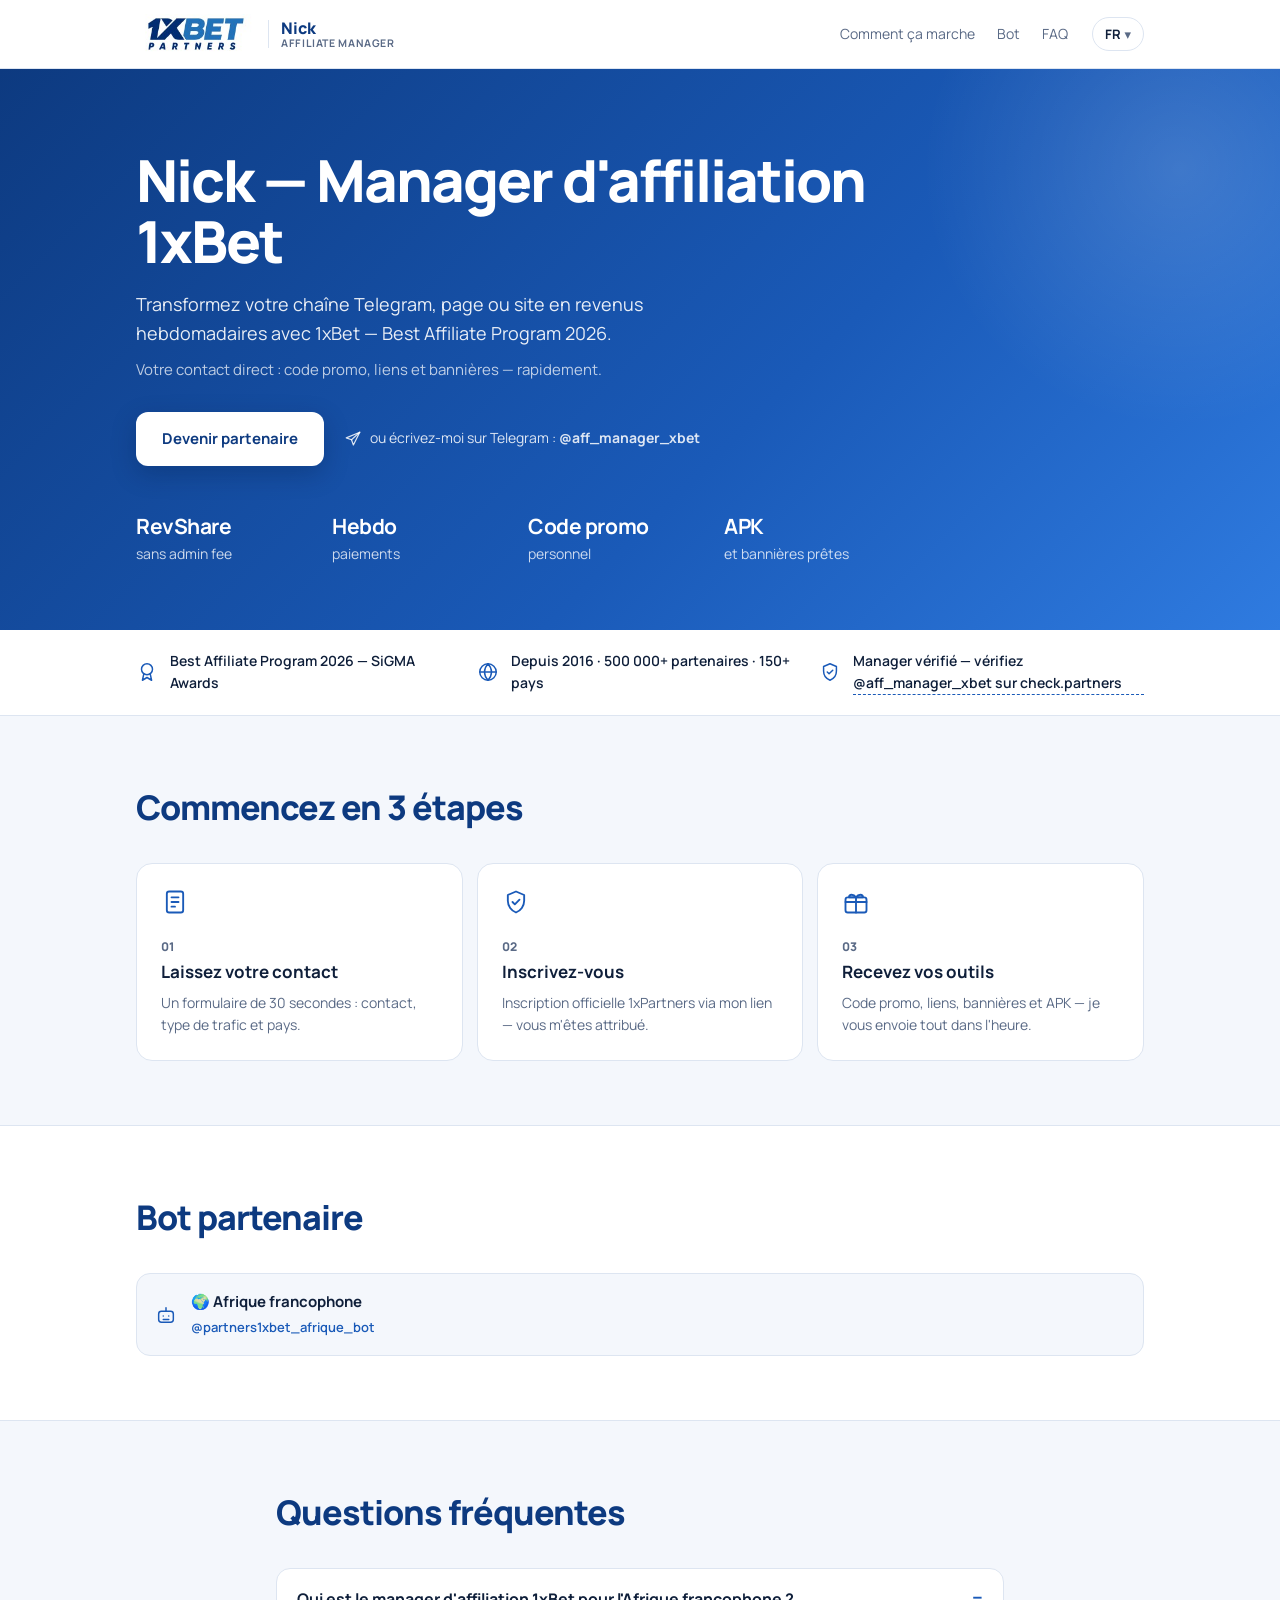
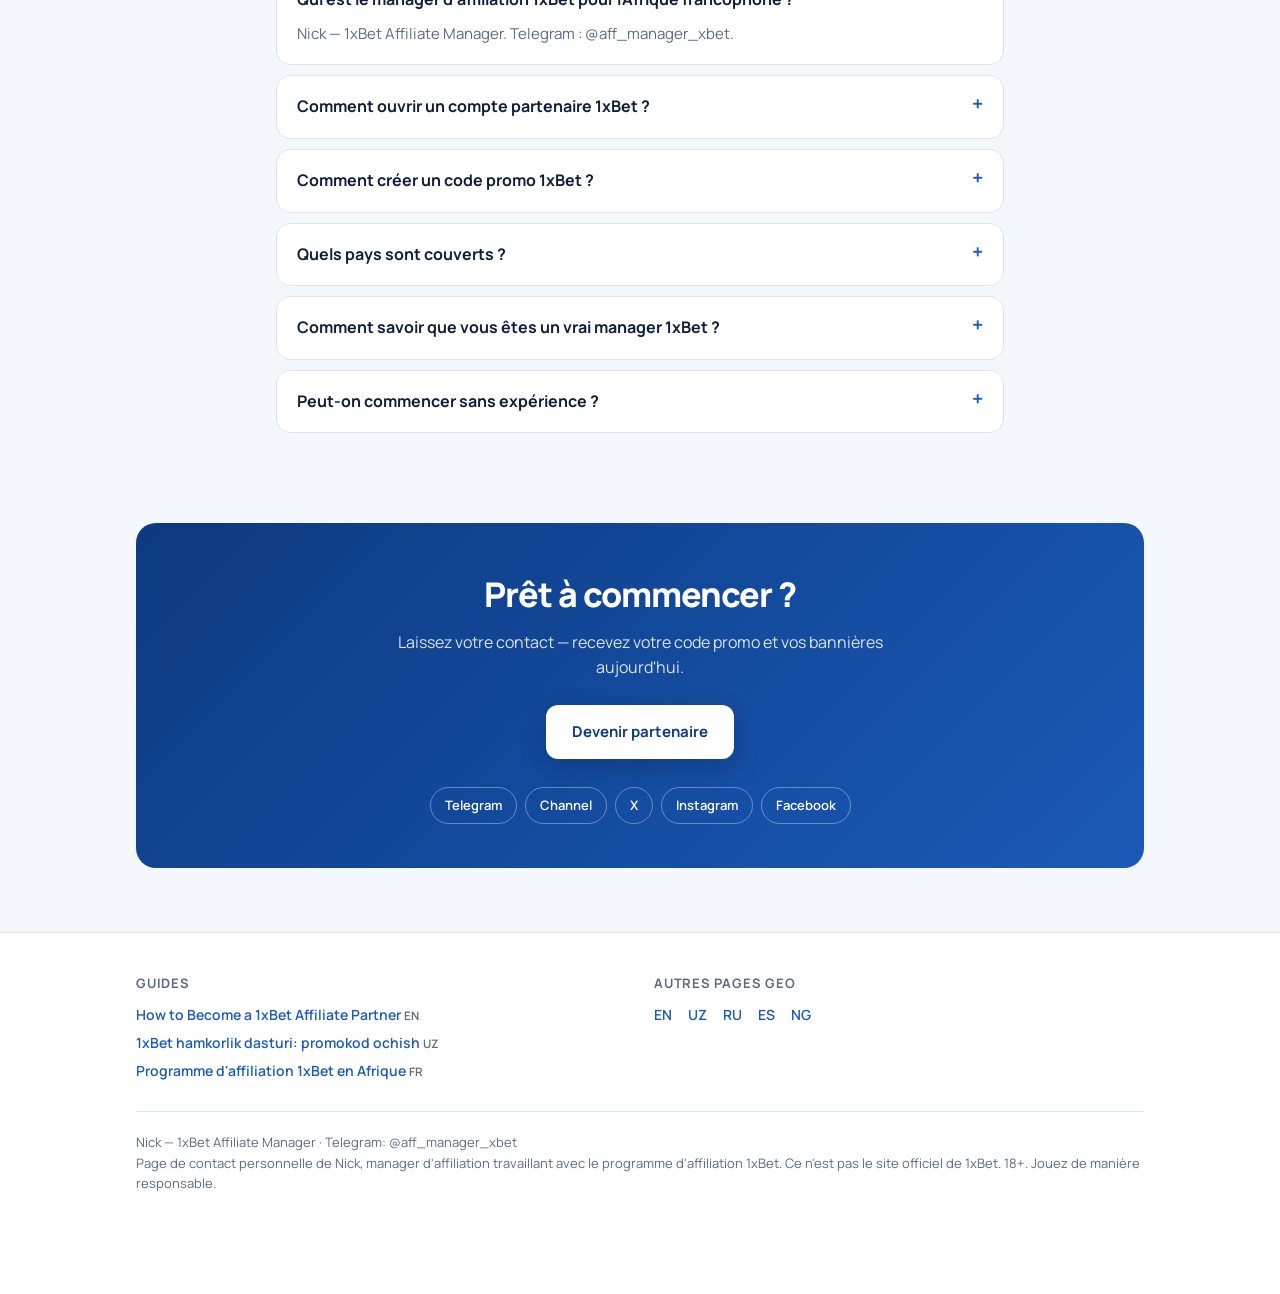
==== afrique/index.html @ 6a168323 "Сайт-визитка Nick, 1xBet affiliate manager 6 страниц (EN, uz, afrique, cis, latam, nigeria), форма з" ====
<!doctype html>
<html lang="fr">
<head>
<meta charset="utf-8">
<meta name="viewport" content="width=device-width, initial-scale=1">
<title>Manager d&#x27;affiliation 1xBet Afrique — Nick | Compte partenaire, code promo</title>
<meta name="description" content="Nick, manager d&#x27;affiliation 1xBet pour l&#x27;Afrique francophone : compte partenaire, code promo personnel, APK, paiements hebdomadaires. Inscrivez-vous ou écrivez à @aff_manager_xbet.">
<meta name="keywords" content="affiliation 1xbet, compte partenaire 1xbet, code promo 1xbet partenaire, manager affiliation 1xbet afrique, 1xbet partenaire cote d&#x27;ivoire, 1xbet partenaire cameroun">
<meta name="author" content="Nick — 1xBet Affiliate Manager">
<link rel="canonical" href="https://nick-1xbet-manager.github.io/afrique/">
<link rel="alternate" hreflang="en" href="https://nick-1xbet-manager.github.io/">
<link rel="alternate" hreflang="uz" href="https://nick-1xbet-manager.github.io/uz/">
<link rel="alternate" hreflang="fr" href="https://nick-1xbet-manager.github.io/afrique/">
<link rel="alternate" hreflang="ru" href="https://nick-1xbet-manager.github.io/cis/">
<link rel="alternate" hreflang="es" href="https://nick-1xbet-manager.github.io/latam/">
<link rel="alternate" hreflang="en-NG" href="https://nick-1xbet-manager.github.io/nigeria/">
<link rel="alternate" hreflang="x-default" href="https://nick-1xbet-manager.github.io/">
<!-- GOOGLE SEARCH CONSOLE: verification meta tag goes here (root page only) -->
<meta property="og:type" content="profile">
<meta property="og:title" content="Nick — Manager d&#x27;affiliation 1xBet">
<meta property="og:description" content="Transformez votre chaîne Telegram, page ou site en revenus hebdomadaires avec 1xBet — Best Affiliate Program 2026.">
<meta property="og:url" content="https://nick-1xbet-manager.github.io/afrique/">
<meta property="og:image" content="https://nick-1xbet-manager.github.io/logo.png">
<meta name="twitter:card" content="summary">
<meta name="twitter:site" content="@Nick1xbet">
<meta name="theme-color" content="#1a5ab8">
<link rel="icon" href="/logo.png">
<link rel="preconnect" href="https://fonts.googleapis.com">
<link href="https://fonts.googleapis.com/css2?family=Manrope:wght@400;600;700;800&display=swap" rel="stylesheet">
<link rel="stylesheet" href="/assets/styles.css">
<script type="application/ld+json">{"@context": "https://schema.org", "@type": "Person", "name": "Nick", "alternateName": "Nick — 1xBet Affiliate Manager", "jobTitle": "1xBet Affiliate Manager", "url": "https://nick-1xbet-manager.github.io/", "knowsLanguage": ["English", "Russian", "French", "Uzbek"], "worksFor": {"@type": "Organization", "name": "1xPartners"}, "contactPoint": {"@type": "ContactPoint", "contactType": "affiliate partnerships", "url": "https://t.me/aff_manager_xbet"}, "sameAs": ["https://t.me/aff_manager_xbet", "https://t.me/aff_partners1xbet", "https://x.com/Nick1xbet", "https://www.instagram.com/nickwhitmoree/", "https://www.facebook.com/profile.php?id=61588454128920", "https://telegra.ph/How-to-Become-a-1xBet-Affiliate-Partner-Promo-Code-Contact--Guide-10-05", "https://telegra.ph/1xBet-hamkorlik-dasturi-promokod-ochish-demo-hisob-va-APK--toliq-qollanma-10-05", "https://telegra.ph/Programme-daffiliation-1xBet-en-Afrique--compte-partenaire-code-promo-et-APK-10-05"]}</script>
<script type="application/ld+json">{"@context": "https://schema.org", "@type": "FAQPage", "mainEntity": [{"@type": "Question", "name": "Qui est le manager d'affiliation 1xBet pour l'Afrique francophone ?", "acceptedAnswer": {"@type": "Answer", "text": "Nick — 1xBet Affiliate Manager. Telegram : @aff_manager_xbet."}}, {"@type": "Question", "name": "Comment ouvrir un compte partenaire 1xBet ?", "acceptedAnswer": {"@type": "Answer", "text": "Laissez votre contact dans le formulaire et inscrivez-vous via mon lien. J'ouvre votre compte et vous envoie votre code promo et vos bannières."}}, {"@type": "Question", "name": "Comment créer un code promo 1xBet ?", "acceptedAnswer": {"@type": "Answer", "text": "Pour posséder votre propre code promo, il faut être partenaire 1xBet. Il est créé dès votre inscription."}}, {"@type": "Question", "name": "Quels pays sont couverts ?", "acceptedAnswer": {"@type": "Answer", "text": "Côte d'Ivoire, Sénégal, Cameroun, RDC, Bénin, Togo, Burkina Faso, Guinée, Mali et autres pays d'Afrique francophone."}}, {"@type": "Question", "name": "Comment savoir que vous êtes un vrai manager 1xBet ?", "acceptedAnswer": {"@type": "Answer", "text": "Vérifiez @aff_manager_xbet sur check.partners, le service officiel de vérification des managers."}}, {"@type": "Question", "name": "Peut-on commencer sans expérience ?", "acceptedAnswer": {"@type": "Answer", "text": "Oui. Je vous accompagne dès les premières étapes. Paiements hebdomadaires."}}]}</script>
</head>
<body>
<header>
  <div class="wrap nav">
    <a href="/" class="brand" aria-label="Nick — 1xBet Affiliate Manager">
      <span class="brand-logo"><img src="/logo.png" alt="1xBet Partners" width="200" height="200"></span>
      <span class="brand-divider" aria-hidden="true"></span>
      <span class="brand-text">Nick<small>Affiliate Manager</small></span>
    </a>
    <nav class="nav-links">
      <a href="#how">Comment ça marche</a><a href="#bots">Bot</a><a href="#faq">FAQ</a>
    </nav>
    <details class="lang">
      <summary>FR</summary>
      <div class="lang-menu"><a href="/" hreflang="en">EN</a><a href="/uz/" hreflang="uz">UZ</a><a href="/afrique/" aria-current="page" hreflang="fr">FR</a><a href="/cis/" hreflang="ru">RU</a><a href="/latam/" hreflang="es">ES</a><a href="/nigeria/" hreflang="en-NG">NG</a></div>
    </details>
  </div>
</header>

<main>
  <div class="hero-bg">
    <div class="wrap hero">
      <h1>Nick — Manager d&#x27;affiliation 1xBet</h1>
      <p class="lead">Transformez votre chaîne Telegram, page ou site en revenus hebdomadaires avec 1xBet — Best Affiliate Program 2026.</p>
      <p class="helper">Votre contact direct : code promo, liens et bannières — rapidement.</p>
      <div class="cta">
        <button class="btn btn-white" type="button" data-open-form>Devenir partenaire</button>
        <a class="alt-link" href="https://t.me/aff_manager_xbet" rel="me"><svg class="ic" viewBox="0 0 24 24" fill="none" stroke="currentColor" stroke-width="1.6" stroke-linecap="round" stroke-linejoin="round" aria-hidden="true"><path d="M21 3L3 10.5l7 2.5 2.5 7z"/><path d="M10 13l11-10"/></svg><span>ou écrivez-moi sur Telegram : <b>@aff_manager_xbet</b></span></a>
      </div>
      <div class="stats"><div><b>RevShare</b>sans admin fee</div><div><b>Hebdo</b>paiements</div><div><b>Code promo</b>personnel</div><div><b>APK</b>et bannières prêtes</div></div>
    </div>
  </div>

  <div class="trust"><div class="wrap trust-row"><div class="trust-item"><svg class="ic" viewBox="0 0 24 24" fill="none" stroke="currentColor" stroke-width="1.6" stroke-linecap="round" stroke-linejoin="round" aria-hidden="true"><circle cx="12" cy="9" r="6"/><path d="M8.5 14l-1.5 7 5-3 5 3-1.5-7"/></svg><span>Best Affiliate Program 2026 — SiGMA Awards</span></div><div class="trust-item"><svg class="ic" viewBox="0 0 24 24" fill="none" stroke="currentColor" stroke-width="1.6" stroke-linecap="round" stroke-linejoin="round" aria-hidden="true"><circle cx="12" cy="12" r="9"/><path d="M3 12h18M12 3c2.5 2.7 3.8 5.7 3.8 9s-1.3 6.3-3.8 9c-2.5-2.7-3.8-5.7-3.8-9S9.5 5.7 12 3z"/></svg><span>Depuis 2016 · 500 000+ partenaires · 150+ pays</span></div><a class="trust-item" href="https://check.partners/"><svg class="ic" viewBox="0 0 24 24" fill="none" stroke="currentColor" stroke-width="1.6" stroke-linecap="round" stroke-linejoin="round" aria-hidden="true"><path d="M12 3l7 3v5c0 4.5-3 8.5-7 10-4-1.5-7-5.5-7-10V6z"/><path d="M9 12l2 2 4-4"/></svg><span>Manager vérifié — vérifiez @aff_manager_xbet sur check.partners</span></a></div></div>

  <section id="how">
    <div class="wrap">
      <h2>Commencez en 3 étapes</h2>
      <div class="grid"><div class="card"><svg class="ic" viewBox="0 0 24 24" fill="none" stroke="currentColor" stroke-width="1.6" stroke-linecap="round" stroke-linejoin="round" aria-hidden="true"><rect x="5" y="3" width="14" height="18" rx="2"/><path d="M9 8h6M9 12h6M9 16h3"/></svg><div class="n">01</div><h3>Laissez votre contact</h3><p>Un formulaire de 30 secondes : contact, type de trafic et pays.</p></div><div class="card"><svg class="ic" viewBox="0 0 24 24" fill="none" stroke="currentColor" stroke-width="1.6" stroke-linecap="round" stroke-linejoin="round" aria-hidden="true"><path d="M12 3l7 3v5c0 4.5-3 8.5-7 10-4-1.5-7-5.5-7-10V6z"/><path d="M9 12l2 2 4-4"/></svg><div class="n">02</div><h3>Inscrivez-vous</h3><p>Inscription officielle 1xPartners via mon lien — vous m&#x27;êtes attribué.</p></div><div class="card"><svg class="ic" viewBox="0 0 24 24" fill="none" stroke="currentColor" stroke-width="1.6" stroke-linecap="round" stroke-linejoin="round" aria-hidden="true"><rect x="3" y="8" width="18" height="13" rx="2"/><path d="M12 8v13M3 12h18M12 8c-2-3-6-3-6 0h6zm0 0c2-3 6-3 6 0h-6z"/></svg><div class="n">03</div><h3>Recevez vos outils</h3><p>Code promo, liens, bannières et APK — je vous envoie tout dans l&#x27;heure.</p></div></div>
    </div>
  </section>

  <section id="bots" class="alt">
    <div class="wrap">
      <h2>Bot partenaire</h2>
      <div class="geo"><a class="geo-card" href="https://t.me/partners1xbet_afrique_bot"><svg class="ic" viewBox="0 0 24 24" fill="none" stroke="currentColor" stroke-width="1.6" stroke-linecap="round" stroke-linejoin="round" aria-hidden="true"><rect x="4" y="8" width="16" height="12" rx="3"/><path d="M12 4v4M9 13h.01M15 13h.01M9 17h6"/></svg><span><b>🌍 Afrique francophone</b><small>@partners1xbet_afrique_bot</small></span></a></div>
    </div>
  </section>

  <section id="faq">
    <div class="wrap narrow">
      <h2>Questions fréquentes</h2>
      <details open><summary>Qui est le manager d&#x27;affiliation 1xBet pour l&#x27;Afrique francophone ?</summary><p>Nick — 1xBet Affiliate Manager. Telegram : @aff_manager_xbet.</p></details><details><summary>Comment ouvrir un compte partenaire 1xBet ?</summary><p>Laissez votre contact dans le formulaire et inscrivez-vous via mon lien. J&#x27;ouvre votre compte et vous envoie votre code promo et vos bannières.</p></details><details><summary>Comment créer un code promo 1xBet ?</summary><p>Pour posséder votre propre code promo, il faut être partenaire 1xBet. Il est créé dès votre inscription.</p></details><details><summary>Quels pays sont couverts ?</summary><p>Côte d&#x27;Ivoire, Sénégal, Cameroun, RDC, Bénin, Togo, Burkina Faso, Guinée, Mali et autres pays d&#x27;Afrique francophone.</p></details><details><summary>Comment savoir que vous êtes un vrai manager 1xBet ?</summary><p>Vérifiez @aff_manager_xbet sur check.partners, le service officiel de vérification des managers.</p></details><details><summary>Peut-on commencer sans expérience ?</summary><p>Oui. Je vous accompagne dès les premières étapes. Paiements hebdomadaires.</p></details>
    </div>
  </section>

  <section class="final-wrap">
    <div class="wrap">
      <div class="final">
        <h2>Prêt à commencer ?</h2>
        <p>Laissez votre contact — recevez votre code promo et vos bannières aujourd&#x27;hui.</p>
        <button class="btn btn-white" type="button" data-open-form>Devenir partenaire</button>
        <div class="socials"><a href="https://t.me/aff_manager_xbet" rel="me">Telegram</a><a href="https://t.me/aff_partners1xbet" rel="me">Channel</a><a href="https://x.com/Nick1xbet" rel="me">X</a><a href="https://www.instagram.com/nickwhitmoree/" rel="me">Instagram</a><a href="https://www.facebook.com/profile.php?id=61588454128920" rel="me">Facebook</a></div>
      </div>
    </div>
  </section>
</main>

<footer>
  <div class="wrap foot">
    <div><h4>Guides</h4><div class="foot-links"><a href="https://telegra.ph/How-to-Become-a-1xBet-Affiliate-Partner-Promo-Code-Contact--Guide-10-05" hreflang="en">How to Become a 1xBet Affiliate Partner <small>EN</small></a><a href="https://telegra.ph/1xBet-hamkorlik-dasturi-promokod-ochish-demo-hisob-va-APK--toliq-qollanma-10-05" hreflang="uz">1xBet hamkorlik dasturi: promokod ochish <small>UZ</small></a><a href="https://telegra.ph/Programme-daffiliation-1xBet-en-Afrique--compte-partenaire-code-promo-et-APK-10-05" hreflang="fr">Programme d&#x27;affiliation 1xBet en Afrique <small>FR</small></a></div></div>
    <div><h4>Autres pages GEO</h4><div class="foot-links inline"><a href="/" hreflang="en">EN</a><a href="/uz/" hreflang="uz">UZ</a><a href="/cis/" hreflang="ru">RU</a><a href="/latam/" hreflang="es">ES</a><a href="/nigeria/" hreflang="en-NG">NG</a></div></div>
    <p class="disclaimer">Nick — 1xBet Affiliate Manager · Telegram: @aff_manager_xbet<br>Page de contact personnelle de Nick, manager d&#x27;affiliation travaillant avec le programme d&#x27;affiliation 1xBet. Ce n&#x27;est pas le site officiel de 1xBet. 18+. Jouez de manière responsable.</p>
  </div>
</footer>

<div class="sticky-cta"><button class="btn btn-brand" type="button" data-open-form>Devenir partenaire</button></div>

<dialog id="lead-form" aria-labelledby="lf-title">
  <form method="dialog" class="lf" novalidate data-required="Veuillez remplir tous les champs." data-sending="Redirection vers l&#x27;inscription…" data-geo-default="">
    <button class="lf-close" value="cancel" formnovalidate aria-label="Close">×</button>
    <h3 id="lf-title">Devenir partenaire</h3>
    <p class="lf-sub">Comment vous contacter ? 30 secondes.</p>
    <label>Moyen de contact
      <div class="seg" role="radiogroup">
        <label><input type="radio" name="contact_method" value="telegram" checked><span>Telegram</span></label>
        <label><input type="radio" name="contact_method" value="whatsapp"><span>WhatsApp</span></label>
        <label><input type="radio" name="contact_method" value="email"><span>Email</span></label>
      </div>
    </label>
    <label>Votre contact<input name="contact" type="text" maxlength="120" placeholder="@username, téléphone ou email" required autocomplete="off"></label>
    <label>Type de trafic<select name="traffic_type" required><option value="" selected disabled>—</option><option value="Chaîne / groupe Telegram">Chaîne / groupe Telegram</option><option value="Site web">Site web</option><option value="Pronostiqueur">Pronostiqueur</option><option value="Media buying">Media buying</option><option value="Autre">Autre</option></select></label>
    <label>Pays (GEO)<input name="geo" type="text" maxlength="60" placeholder="ex. Côte d&#x27;Ivoire" required></label>
    <input class="hp" name="website" type="text" tabindex="-1" autocomplete="off" aria-hidden="true">
    <p class="lf-error" role="alert" hidden></p>
    <button class="btn btn-brand lf-submit" type="submit" value="default">Continuer vers l&#x27;inscription</button>
    <p class="lf-note">Vos données servent uniquement à vous contacter.</p>
  </form>
</dialog>

<script src="/assets/app.js" defer></script>
</body>
</html>
---- assets/styles.css ----
:root{
  --bg:#f4f7fc; --white:#ffffff; --line:#dde5f1;
  --text:#0f1f3a; --muted:#5a6a86;
  --brand:#1a5ab8; --brand-dark:#0d3a80; --brand-soft:#e8f0fc;
}
*{box-sizing:border-box;margin:0;padding:0}
html{scroll-behavior:smooth}
body{background:var(--bg);color:var(--text);font-family:Manrope,system-ui,-apple-system,Segoe UI,Roboto,sans-serif;line-height:1.6;-webkit-font-smoothing:antialiased}
a{color:inherit;text-decoration:none}
button{font:inherit;cursor:pointer}
.wrap{max-width:1040px;margin:0 auto;padding:0 16px}
.narrow{max-width:760px}
.ic{width:22px;height:22px;flex:none}

/* header */
header{position:sticky;top:0;z-index:20;background:#fff;border-bottom:1px solid var(--line)}
.nav{display:flex;align-items:center;gap:24px;height:68px}
.brand{display:flex;align-items:center;gap:12px;margin-right:auto}
.brand-logo{display:block;width:120px;height:40px;overflow:hidden}
.brand-logo img{width:120px;height:40px;object-fit:cover;object-position:center;display:block}
.brand-divider{width:1px;height:28px;background:var(--line)}
.brand-text{display:flex;flex-direction:column;line-height:1.15;font-weight:800;font-size:16px;color:var(--brand-dark)}
.brand-text small{font-size:10.5px;font-weight:700;color:var(--muted);letter-spacing:.06em;text-transform:uppercase}
.nav-links{display:flex;gap:22px;font-size:14px;color:var(--muted)}
.nav-links a:hover{color:var(--brand)}
.lang{position:relative}
.lang summary{list-style:none;cursor:pointer;font-size:13px;font-weight:700;border:1px solid var(--line);border-radius:999px;padding:6px 12px;background:var(--white)}
.lang summary::-webkit-details-marker{display:none}
.lang summary::after{content:" ▾";color:var(--muted)}
.lang-menu{position:absolute;right:0;top:calc(100% + 6px);background:var(--white);border:1px solid var(--line);border-radius:12px;padding:6px;display:grid;min-width:90px;box-shadow:0 10px 30px rgba(15,31,58,.12)}
.lang-menu a{padding:6px 10px;border-radius:8px;font-size:14px;font-weight:600}
.lang-menu a:hover,.lang-menu a[aria-current]{background:var(--brand-soft);color:var(--brand)}
@media(max-width:760px){.nav-links{display:none}.brand-text small{display:none}}

/* hero */
.hero-bg{background:linear-gradient(135deg,var(--brand-dark) 0%,var(--brand) 60%,#2f7be0 100%);color:#fff;position:relative;overflow:hidden}
.hero-bg::after{content:"";position:absolute;right:-180px;top:-180px;width:560px;height:560px;border-radius:50%;background:radial-gradient(circle,rgba(255,255,255,.14),transparent 65%);pointer-events:none}
.hero{padding:80px 16px 64px;position:relative;z-index:1}
h1{font-size:clamp(34px,6vw,58px);line-height:1.06;letter-spacing:-.035em;font-weight:800;max-width:760px}
.lead{margin-top:18px;font-size:18px;color:rgba(255,255,255,.9);max-width:620px}
.helper{margin-top:10px;font-size:15px;color:rgba(255,255,255,.72);max-width:620px}
.cta{display:flex;flex-wrap:wrap;align-items:center;gap:20px;margin-top:30px}
.btn{display:inline-flex;align-items:center;justify-content:center;gap:10px;padding:15px 26px;border-radius:12px;font-weight:700;font-size:15px;border:0;transition:transform .15s,box-shadow .15s}
.btn:hover{transform:translateY(-2px)}
.btn-white{background:#fff;color:var(--brand-dark);box-shadow:0 8px 24px rgba(5,25,60,.25)}
.btn-brand{background:var(--brand);color:#fff;box-shadow:0 8px 20px rgba(26,90,184,.25)}
.alt-link{display:inline-flex;align-items:center;gap:8px;font-size:14px;color:rgba(255,255,255,.85)}
.alt-link:hover{color:#fff}
.alt-link .ic{width:18px;height:18px}
.stats{display:grid;grid-template-columns:repeat(4,minmax(0,1fr));gap:24px;margin-top:44px;font-size:14px;color:rgba(255,255,255,.78);max-width:760px}
.stats b{display:block;color:#fff;font-size:21px;letter-spacing:-.02em}
@media(max-width:620px){.stats{grid-template-columns:repeat(2,1fr)}}

/* trust strip */
.trust{background:var(--white);border-bottom:1px solid var(--line)}
.trust-row{display:grid;grid-template-columns:repeat(3,1fr);gap:16px;padding-top:20px;padding-bottom:20px}
.trust-item{display:flex;align-items:center;gap:12px;font-size:14px;font-weight:600;color:var(--text)}
.trust-item .ic{color:var(--brand)}
a.trust-item span{border-bottom:1px dashed var(--brand)}
a.trust-item:hover{color:var(--brand)}
@media(max-width:760px){.trust-row{grid-template-columns:1fr}}

/* sections */
section{padding:64px 0}
section.alt{background:var(--white);border-top:1px solid var(--line);border-bottom:1px solid var(--line)}
h2{font-size:clamp(26px,4vw,34px);letter-spacing:-.03em;font-weight:800;margin-bottom:28px;color:var(--brand-dark)}
.grid{display:grid;grid-template-columns:repeat(3,1fr);gap:14px}
@media(max-width:760px){.grid{grid-template-columns:1fr}}
.card{background:var(--white);border:1px solid var(--line);border-radius:16px;padding:24px}
.card .ic{color:var(--brand);width:28px;height:28px}
.card .n{font-size:12px;color:var(--muted);font-weight:800;margin-top:14px}
.card h3{font-size:17px;margin:2px 0 6px}
.card p{color:var(--muted);font-size:14px}

.geo{display:grid;grid-template-columns:repeat(auto-fit,minmax(290px,1fr));gap:12px}
.geo-card{display:flex;align-items:center;gap:14px;background:var(--bg);border:1px solid var(--line);border-radius:14px;padding:16px 18px;transition:border-color .15s,box-shadow .15s}
.geo-card:hover{border-color:var(--brand);box-shadow:0 6px 18px rgba(26,90,184,.12)}
.geo-card .ic{color:var(--brand)}
.geo-card b{display:block;font-size:15px}
.geo-card small{color:var(--brand);font-weight:600;font-size:13px;white-space:nowrap}

#faq details{background:var(--white);border:1px solid var(--line);border-radius:14px;padding:18px 20px;margin-bottom:10px}
#faq summary{cursor:pointer;font-weight:700;list-style:none;display:flex;justify-content:space-between;gap:16px}
#faq summary::-webkit-details-marker{display:none}
#faq summary::after{content:"+";color:var(--brand);font-size:20px;line-height:1}
#faq details[open] summary::after{content:"–"}
#faq details p{color:var(--muted);margin-top:10px;font-size:15px}

.final-wrap{padding-top:16px}
.final{background:linear-gradient(135deg,var(--brand-dark),var(--brand));color:#fff;border-radius:20px;padding:44px 24px;text-align:center}
.final h2{color:#fff;margin-bottom:8px}
.final p{color:rgba(255,255,255,.85);margin:0 auto 24px;max-width:520px}
.socials{display:flex;flex-wrap:wrap;justify-content:center;gap:8px;margin-top:28px}
.socials a{font-size:13px;font-weight:600;padding:7px 14px;border-radius:999px;border:1px solid rgba(255,255,255,.35);color:#fff}
.socials a:hover{background:rgba(255,255,255,.12)}

footer{border-top:1px solid var(--line);padding:40px 0 100px;background:var(--white);font-size:14px}
.foot{display:grid;grid-template-columns:1fr 1fr;gap:28px}
.foot h4{font-size:13px;text-transform:uppercase;letter-spacing:.06em;color:var(--muted);margin-bottom:10px}
.foot-links{display:grid;gap:6px}
.foot-links.inline{display:flex;flex-wrap:wrap;gap:8px 16px}
.foot-links a{color:var(--brand);font-weight:600}
.foot-links small{color:var(--muted);font-weight:600}
.disclaimer{grid-column:1/-1;color:var(--muted);font-size:13px;border-top:1px solid var(--line);padding-top:20px}
@media(max-width:620px){.foot{grid-template-columns:1fr}}

/* sticky mobile cta */
.sticky-cta{display:none}
@media(max-width:760px){
  .sticky-cta{display:block;position:fixed;left:0;right:0;bottom:0;z-index:30;padding:10px 16px calc(10px + env(safe-area-inset-bottom));background:rgba(255,255,255,.95);backdrop-filter:blur(10px);border-top:1px solid var(--line)}
  .sticky-cta .btn{width:100%}
}

/* form dialog */
dialog{border:0;border-radius:20px;padding:0;width:min(440px,calc(100vw - 32px));margin:auto;box-shadow:0 30px 80px rgba(5,25,60,.35)}
dialog::backdrop{background:rgba(8,20,45,.55);backdrop-filter:blur(3px)}
.lf{display:grid;gap:14px;padding:28px 24px 22px;position:relative}
.lf h3{font-size:22px;letter-spacing:-.02em;color:var(--brand-dark)}
.lf-sub{color:var(--muted);font-size:14px;margin-top:-8px}
.lf label{display:grid;gap:6px;font-size:13px;font-weight:700;color:var(--text)}
.lf input[type=text],.lf select{font:inherit;font-size:15px;font-weight:500;padding:12px 14px;border:1px solid var(--line);border-radius:10px;background:var(--bg);color:var(--text);width:100%}
.lf input:focus,.lf select:focus{outline:2px solid var(--brand);outline-offset:-1px;background:#fff}
.seg{display:grid;grid-template-columns:repeat(3,1fr);gap:6px}
.seg label{display:block}
.seg input{position:absolute;opacity:0;pointer-events:none}
.seg span{display:block;text-align:center;padding:10px 6px;border:1px solid var(--line);border-radius:10px;font-weight:600;font-size:14px;background:var(--bg);cursor:pointer}
.seg input:checked+span{background:var(--brand);border-color:var(--brand);color:#fff}
.seg input:focus-visible+span{outline:2px solid var(--brand);outline-offset:2px}
.lf-close{position:absolute;right:14px;top:10px;border:0;background:none;font-size:26px;color:var(--muted);line-height:1;padding:6px}
.hp{position:absolute;left:-9999px;width:1px;height:1px;opacity:0}
.lf-error{color:#c62828;font-size:13px;font-weight:600}
.lf-submit{width:100%;margin-top:4px}
.lf-submit[disabled]{opacity:.7;cursor:wait}
.lf-note{color:var(--muted);font-size:12px;text-align:center}
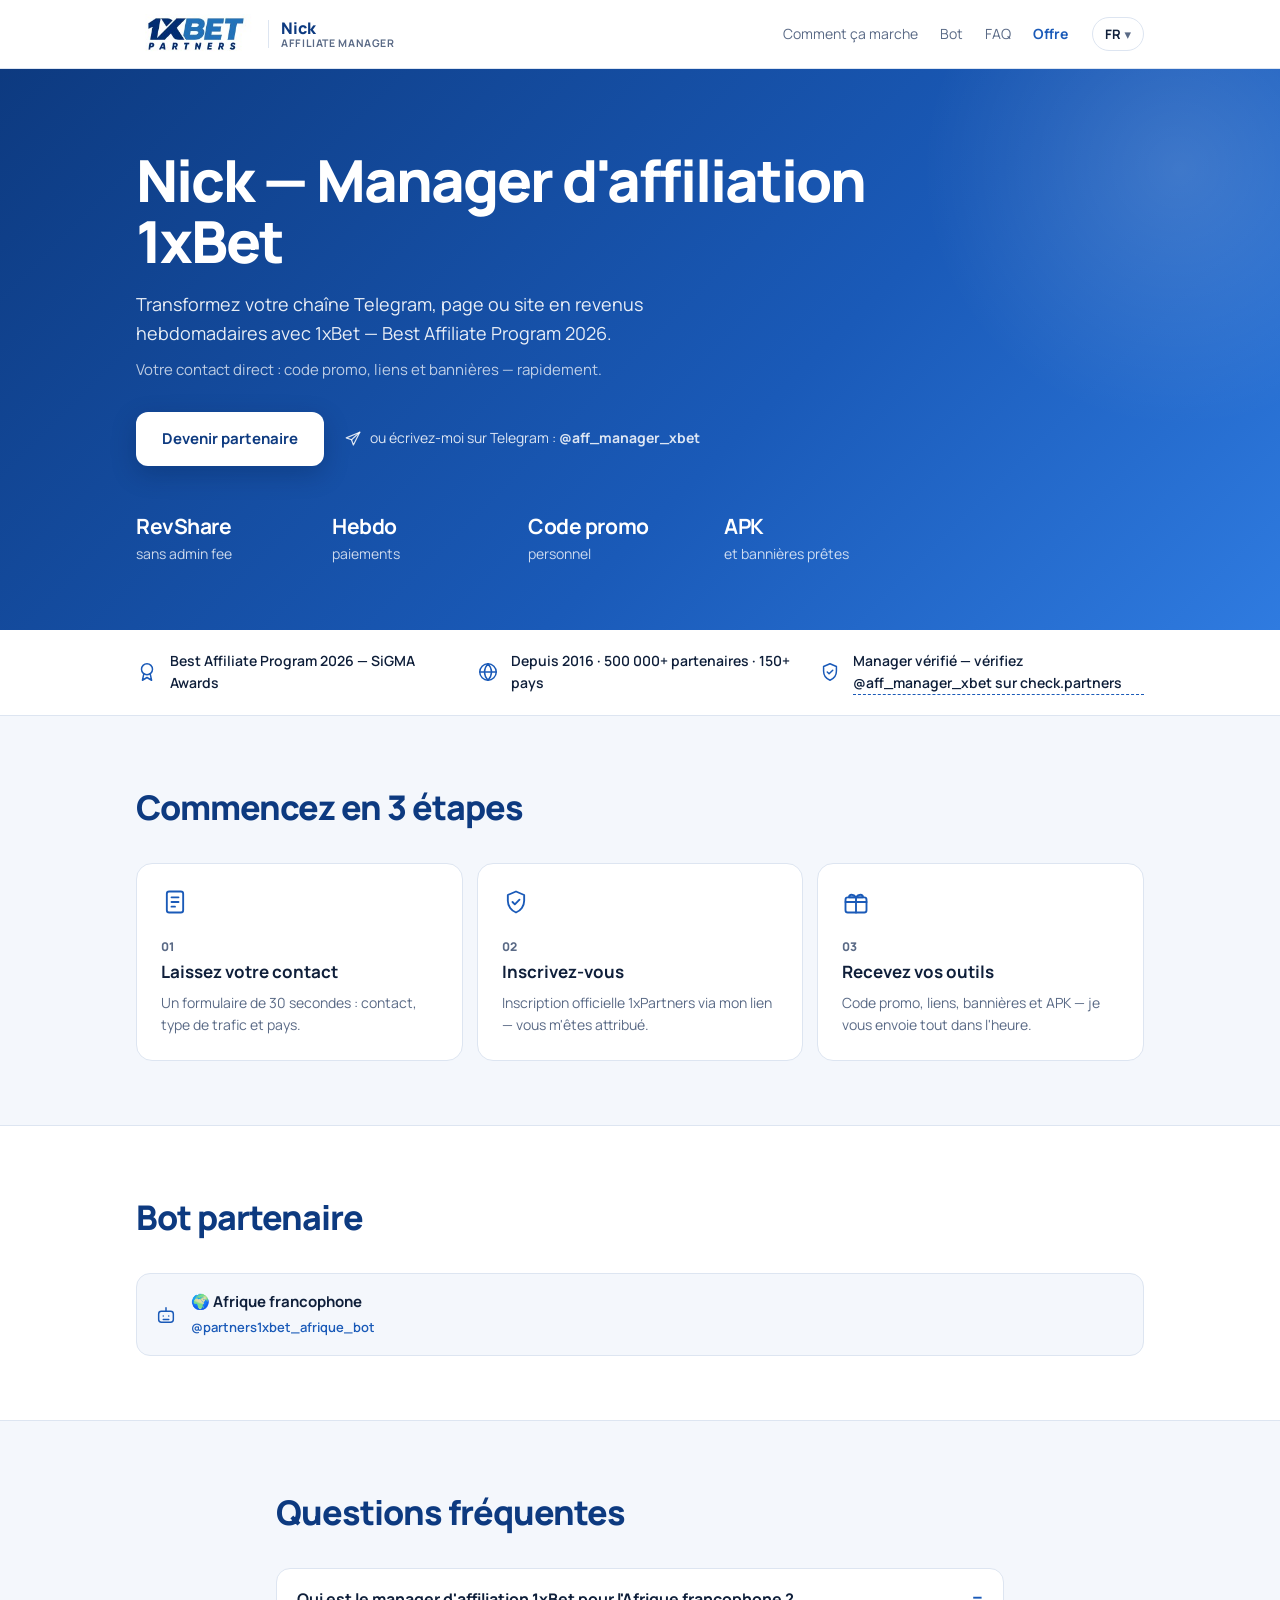
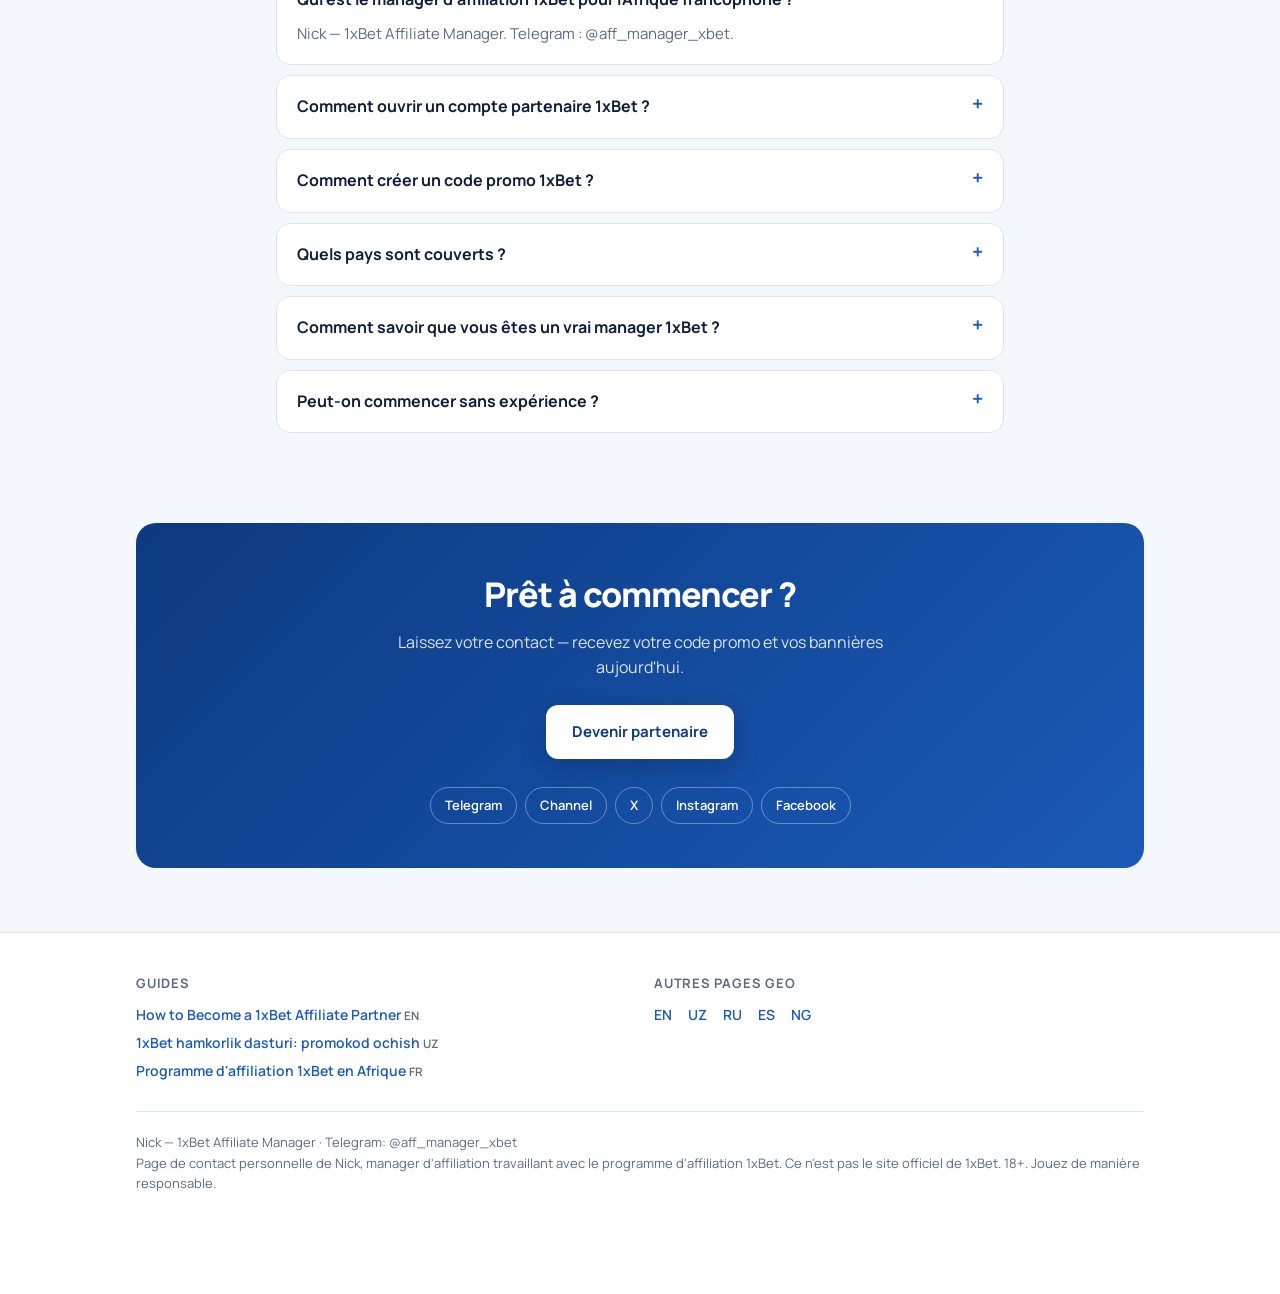
==== commit 22896c1b: "Страница оффера /offer: условия, RevShare, проверка GEO - блоки из PDF оффера: продукты, условия, мо" ====
--- a/afrique/index.html
+++ b/afrique/index.html
@@ -40,7 +40,7 @@
       <span class="brand-text">Nick<small>Affiliate Manager</small></span>
     </a>
     <nav class="nav-links">
-      <a href="#how">Comment ça marche</a><a href="#bots">Bot</a><a href="#faq">FAQ</a>
+      <a href="#how">Comment ça marche</a><a href="#bots">Bot</a><a href="#faq">FAQ</a><a href="/offer/" style="color:var(--brand);font-weight:700">Offre</a>
     </nav>
     <details class="lang">
       <summary>FR</summary>
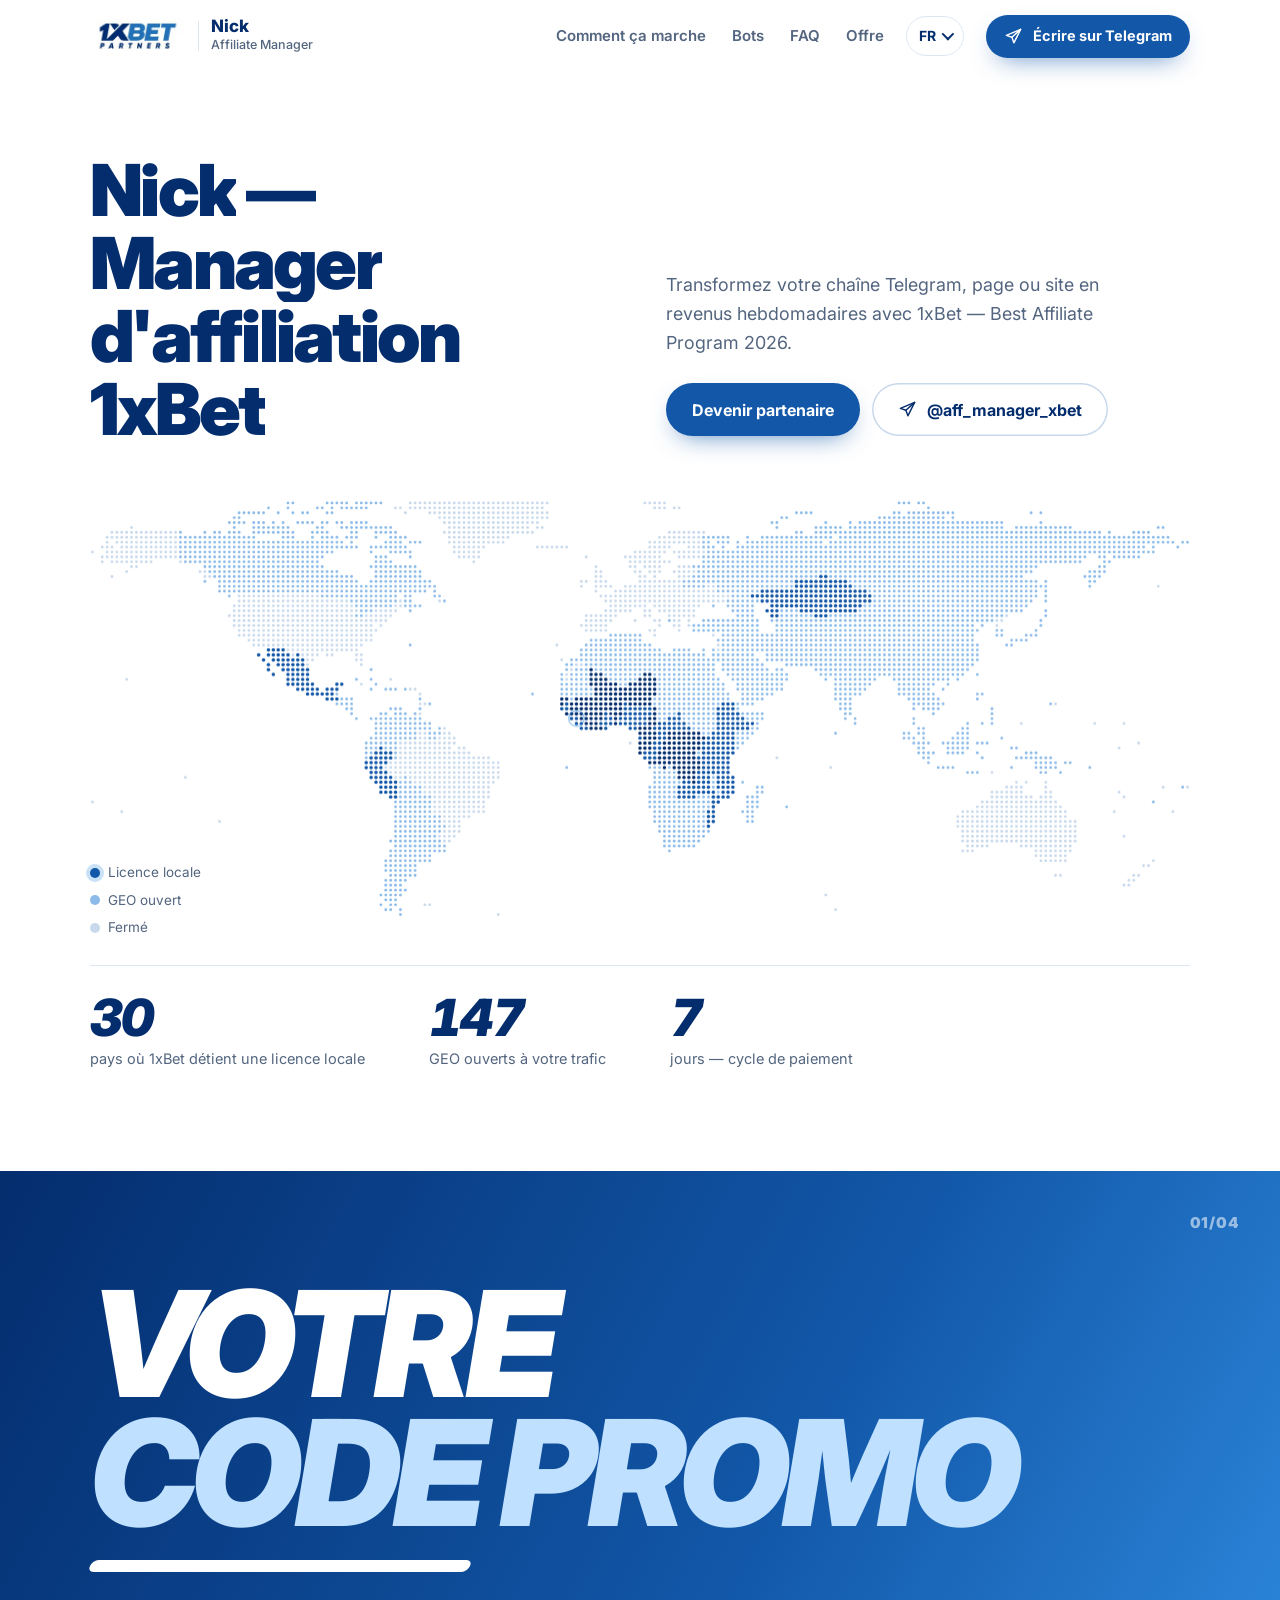
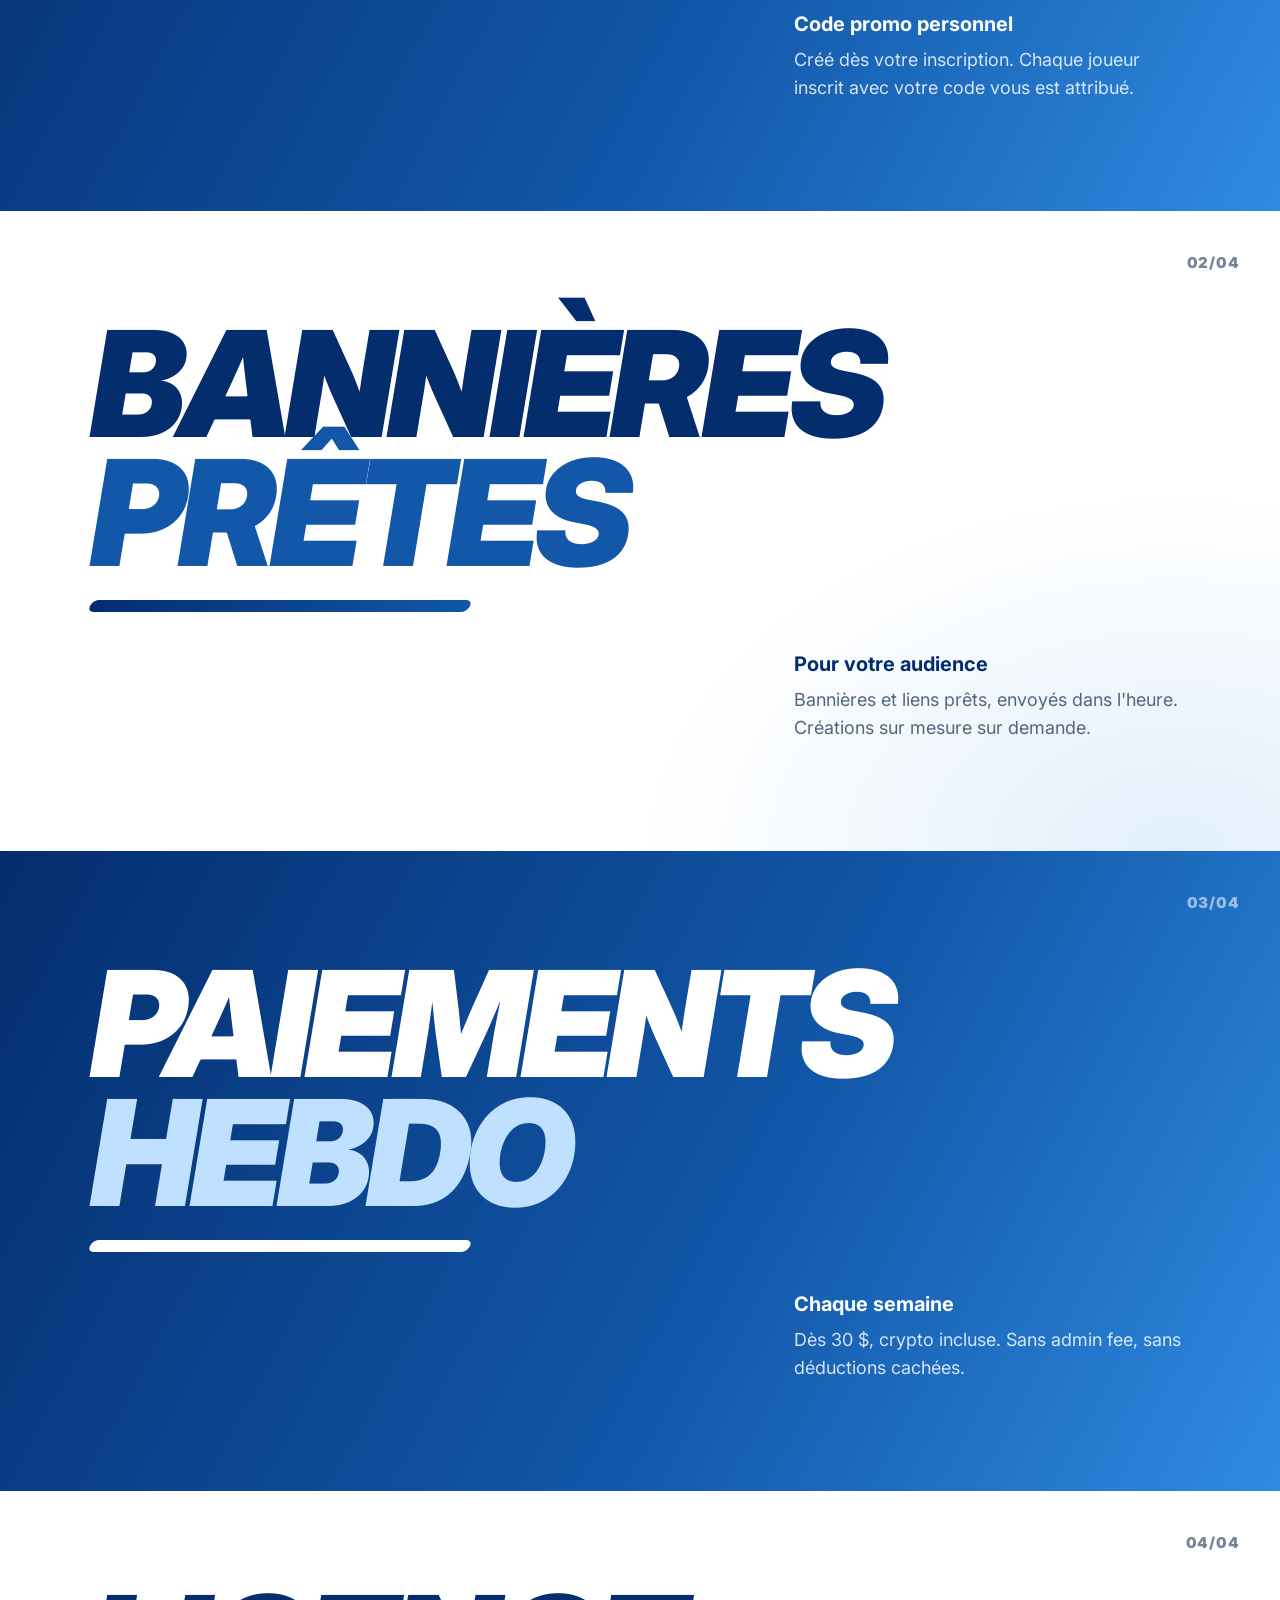
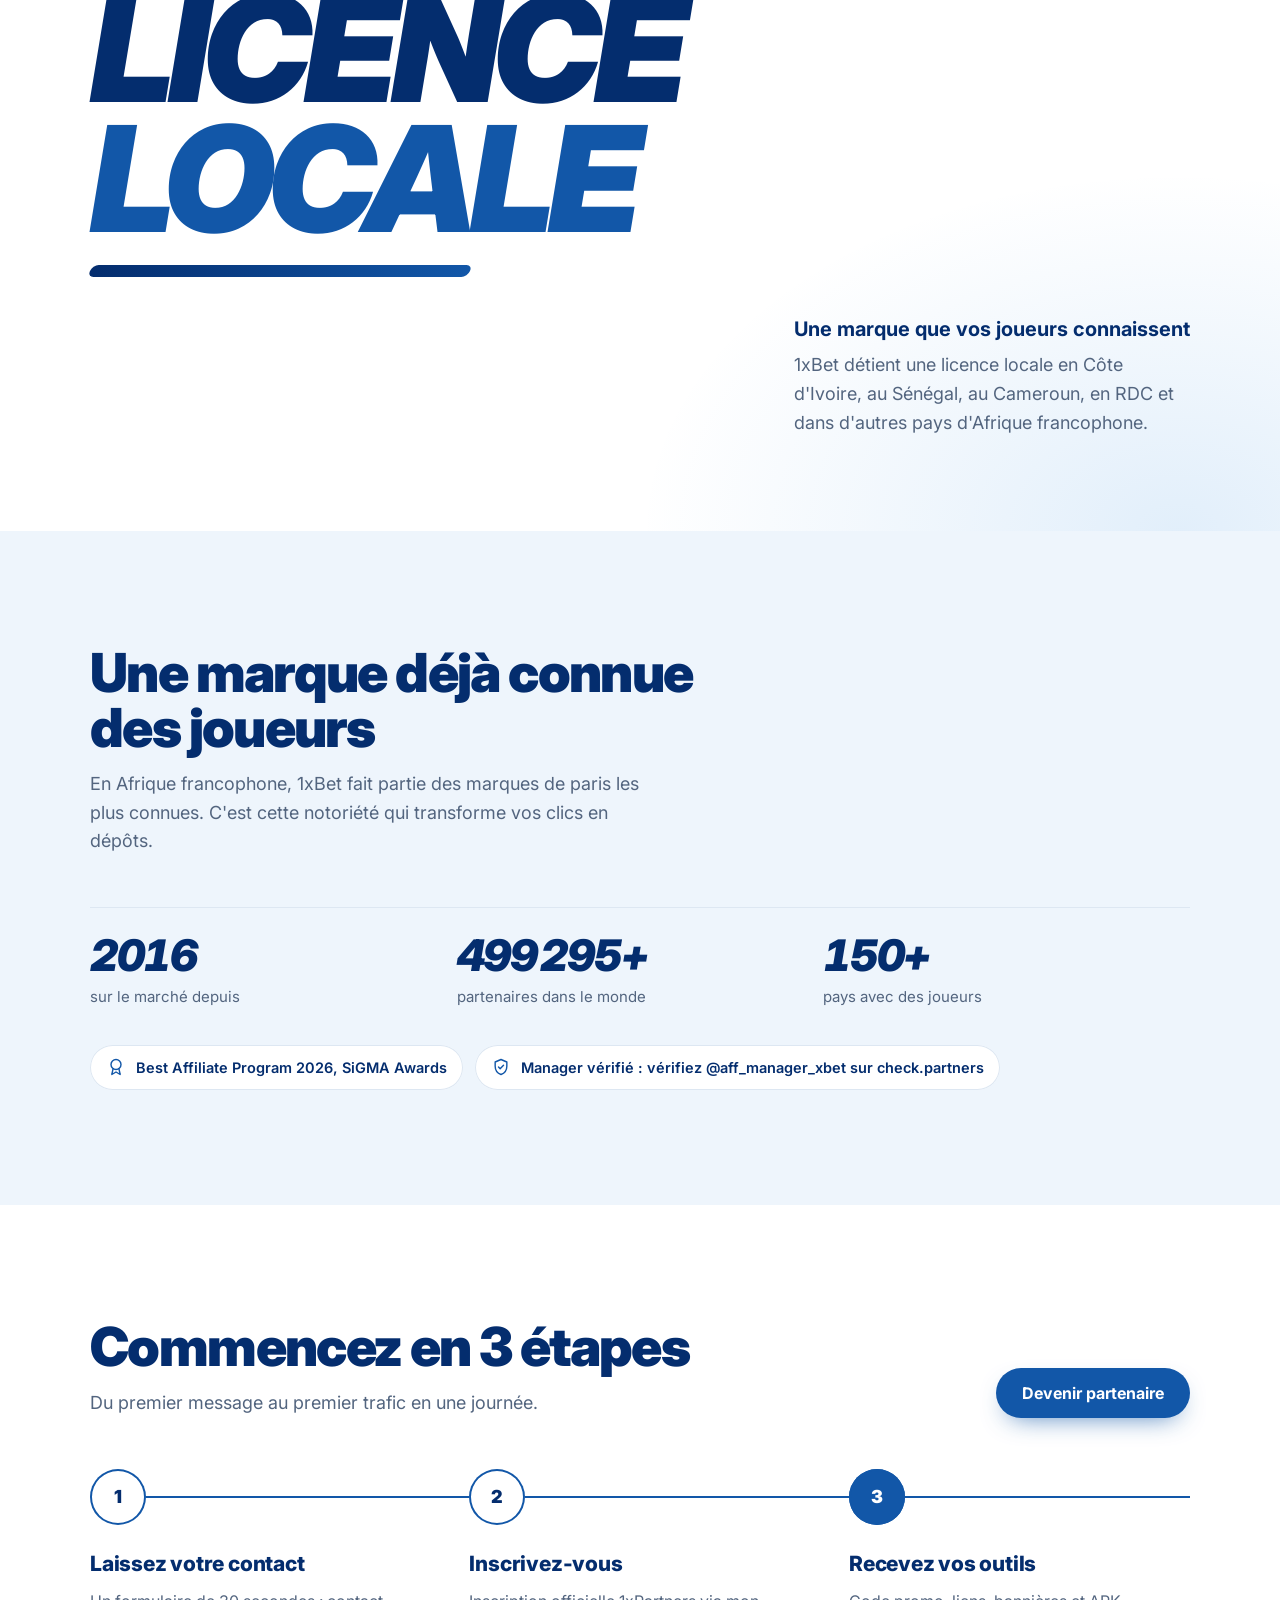
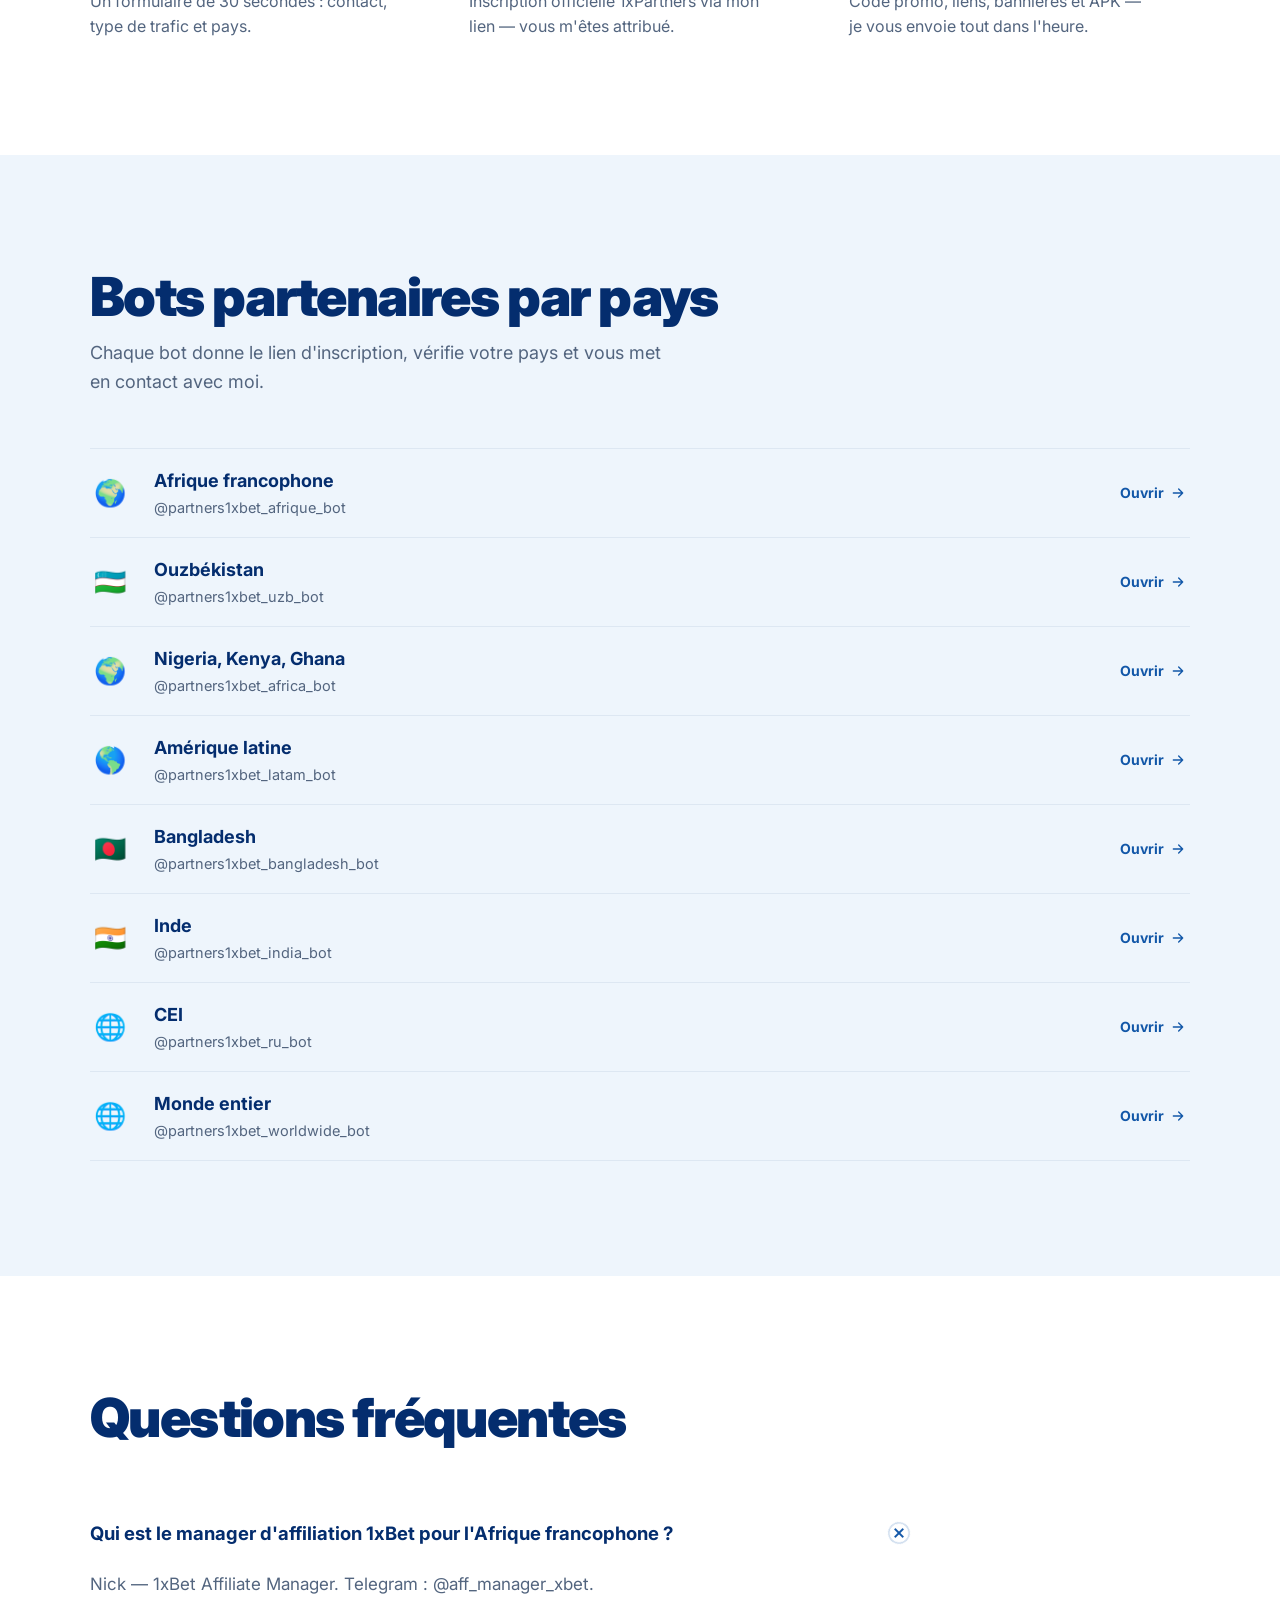
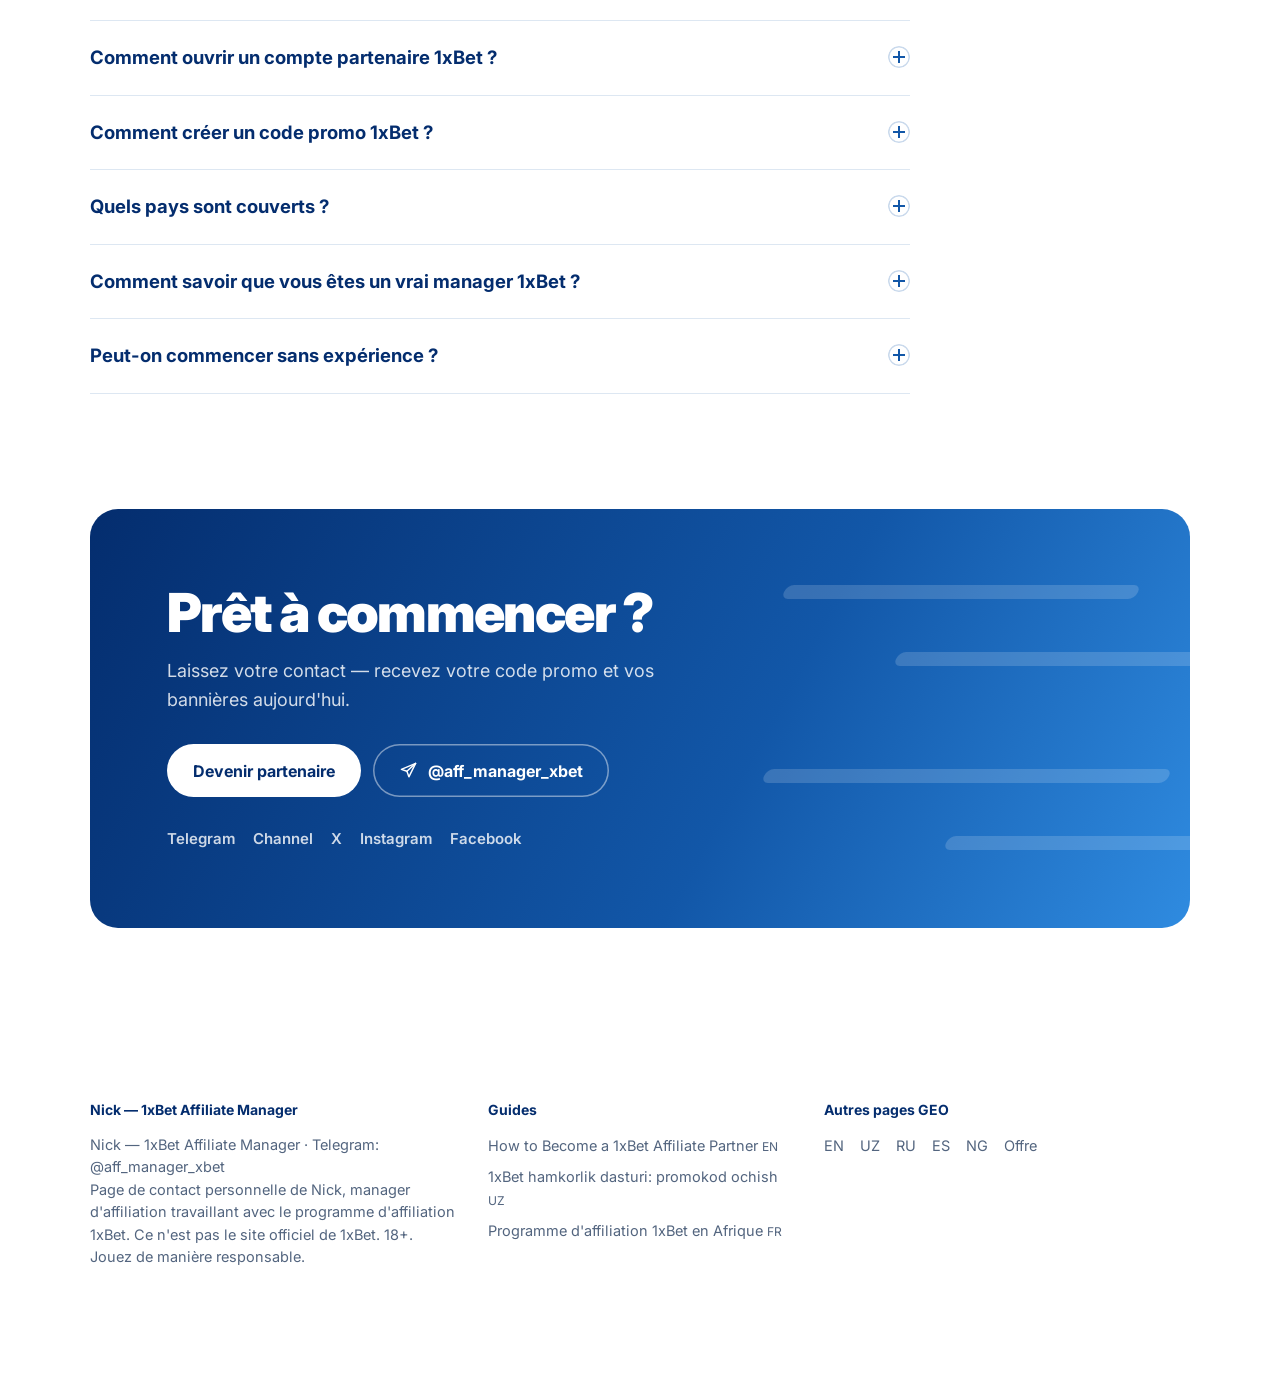
==== commit 648f878b: "Дизайн v2: новые главные страницы, оффер на 5 языках, карта GEO Новый дизайн шести главных страниц и" ====
--- a/afrique/index.html
+++ b/afrique/index.html
@@ -1,135 +1,145 @@
 <!doctype html>
 <html lang="fr">
 <head>
-<meta charset="utf-8">
-<meta name="viewport" content="width=device-width, initial-scale=1">
-<title>Manager d&#x27;affiliation 1xBet Afrique — Nick | Compte partenaire, code promo</title>
-<meta name="description" content="Nick, manager d&#x27;affiliation 1xBet pour l&#x27;Afrique francophone : compte partenaire, code promo personnel, APK, paiements hebdomadaires. Inscrivez-vous ou écrivez à @aff_manager_xbet.">
-<meta name="keywords" content="affiliation 1xbet, compte partenaire 1xbet, code promo 1xbet partenaire, manager affiliation 1xbet afrique, 1xbet partenaire cote d&#x27;ivoire, 1xbet partenaire cameroun">
-<meta name="author" content="Nick — 1xBet Affiliate Manager">
-<link rel="canonical" href="https://nick-1xbet-manager.github.io/afrique/">
-<link rel="alternate" hreflang="en" href="https://nick-1xbet-manager.github.io/">
-<link rel="alternate" hreflang="uz" href="https://nick-1xbet-manager.github.io/uz/">
-<link rel="alternate" hreflang="fr" href="https://nick-1xbet-manager.github.io/afrique/">
-<link rel="alternate" hreflang="ru" href="https://nick-1xbet-manager.github.io/cis/">
-<link rel="alternate" hreflang="es" href="https://nick-1xbet-manager.github.io/latam/">
-<link rel="alternate" hreflang="en-NG" href="https://nick-1xbet-manager.github.io/nigeria/">
-<link rel="alternate" hreflang="x-default" href="https://nick-1xbet-manager.github.io/">
+<meta charset="utf-8"/>
+<meta content="width=device-width, initial-scale=1" name="viewport"/>
+<title>Manager d'affiliation 1xBet Afrique — Nick | Compte partenaire, code promo</title>
+<meta content="Nick, manager d'affiliation 1xBet pour l'Afrique francophone : compte partenaire, code promo personnel, APK, paiements hebdomadaires. Inscrivez-vous ou écrivez à @aff_manager_xbet." name="description"/>
+<meta content="affiliation 1xbet, compte partenaire 1xbet, code promo 1xbet partenaire, manager affiliation 1xbet afrique, 1xbet partenaire cote d'ivoire, 1xbet partenaire cameroun" name="keywords"/>
+<meta content="Nick — 1xBet Affiliate Manager" name="author"/>
+<link href="https://nick-1xbet-manager.github.io/afrique/" rel="canonical"/>
+<link href="https://nick-1xbet-manager.github.io/" hreflang="en" rel="alternate"/>
+<link href="https://nick-1xbet-manager.github.io/uz/" hreflang="uz" rel="alternate"/>
+<link href="https://nick-1xbet-manager.github.io/afrique/" hreflang="fr" rel="alternate"/>
+<link href="https://nick-1xbet-manager.github.io/cis/" hreflang="ru" rel="alternate"/>
+<link href="https://nick-1xbet-manager.github.io/latam/" hreflang="es" rel="alternate"/>
+<link href="https://nick-1xbet-manager.github.io/nigeria/" hreflang="en-NG" rel="alternate"/>
+<link href="https://nick-1xbet-manager.github.io/" hreflang="x-default" rel="alternate"/>
 <!-- GOOGLE SEARCH CONSOLE: verification meta tag goes here (root page only) -->
-<meta property="og:type" content="profile">
-<meta property="og:title" content="Nick — Manager d&#x27;affiliation 1xBet">
-<meta property="og:description" content="Transformez votre chaîne Telegram, page ou site en revenus hebdomadaires avec 1xBet — Best Affiliate Program 2026.">
-<meta property="og:url" content="https://nick-1xbet-manager.github.io/afrique/">
-<meta property="og:image" content="https://nick-1xbet-manager.github.io/logo.png">
-<meta name="twitter:card" content="summary">
-<meta name="twitter:site" content="@Nick1xbet">
-<meta name="theme-color" content="#1a5ab8">
-<link rel="icon" href="/logo.png">
-<link rel="preconnect" href="https://fonts.googleapis.com">
-<link href="https://fonts.googleapis.com/css2?family=Manrope:wght@400;600;700;800&display=swap" rel="stylesheet">
-<link rel="stylesheet" href="/assets/styles.css">
+<meta content="profile" property="og:type"/>
+<meta content="Nick — Manager d'affiliation 1xBet" property="og:title"/>
+<meta content="Transformez votre chaîne Telegram, page ou site en revenus hebdomadaires avec 1xBet — Best Affiliate Program 2026." property="og:description"/>
+<meta content="https://nick-1xbet-manager.github.io/afrique/" property="og:url"/>
+<meta content="https://nick-1xbet-manager.github.io/logo.png" property="og:image"/>
+<meta content="summary" name="twitter:card"/>
+<meta content="@Nick1xbet" name="twitter:site"/>
+<meta content="#1a5ab8" name="theme-color"/>
+<link href="/logo.png" rel="icon"/>
+
+
+
 <script type="application/ld+json">{"@context": "https://schema.org", "@type": "Person", "name": "Nick", "alternateName": "Nick — 1xBet Affiliate Manager", "jobTitle": "1xBet Affiliate Manager", "url": "https://nick-1xbet-manager.github.io/", "knowsLanguage": ["English", "Russian", "French", "Uzbek"], "worksFor": {"@type": "Organization", "name": "1xPartners"}, "contactPoint": {"@type": "ContactPoint", "contactType": "affiliate partnerships", "url": "https://t.me/aff_manager_xbet"}, "sameAs": ["https://t.me/aff_manager_xbet", "https://t.me/aff_partners1xbet", "https://x.com/Nick1xbet", "https://www.instagram.com/nickwhitmoree/", "https://www.facebook.com/profile.php?id=61588454128920", "https://telegra.ph/How-to-Become-a-1xBet-Affiliate-Partner-Promo-Code-Contact--Guide-10-05", "https://telegra.ph/1xBet-hamkorlik-dasturi-promokod-ochish-demo-hisob-va-APK--toliq-qollanma-10-05", "https://telegra.ph/Programme-daffiliation-1xBet-en-Afrique--compte-partenaire-code-promo-et-APK-10-05"]}</script>
 <script type="application/ld+json">{"@context": "https://schema.org", "@type": "FAQPage", "mainEntity": [{"@type": "Question", "name": "Qui est le manager d'affiliation 1xBet pour l'Afrique francophone ?", "acceptedAnswer": {"@type": "Answer", "text": "Nick — 1xBet Affiliate Manager. Telegram : @aff_manager_xbet."}}, {"@type": "Question", "name": "Comment ouvrir un compte partenaire 1xBet ?", "acceptedAnswer": {"@type": "Answer", "text": "Laissez votre contact dans le formulaire et inscrivez-vous via mon lien. J'ouvre votre compte et vous envoie votre code promo et vos bannières."}}, {"@type": "Question", "name": "Comment créer un code promo 1xBet ?", "acceptedAnswer": {"@type": "Answer", "text": "Pour posséder votre propre code promo, il faut être partenaire 1xBet. Il est créé dès votre inscription."}}, {"@type": "Question", "name": "Quels pays sont couverts ?", "acceptedAnswer": {"@type": "Answer", "text": "Côte d'Ivoire, Sénégal, Cameroun, RDC, Bénin, Togo, Burkina Faso, Guinée, Mali et autres pays d'Afrique francophone."}}, {"@type": "Question", "name": "Comment savoir que vous êtes un vrai manager 1xBet ?", "acceptedAnswer": {"@type": "Answer", "text": "Vérifiez @aff_manager_xbet sur check.partners, le service officiel de vérification des managers."}}, {"@type": "Question", "name": "Peut-on commencer sans expérience ?", "acceptedAnswer": {"@type": "Answer", "text": "Oui. Je vous accompagne dès les premières étapes. Paiements hebdomadaires."}}]}</script>
+<link rel="preconnect" href="https://fonts.googleapis.com">
+<link rel="preconnect" href="https://fonts.gstatic.com" crossorigin>
+<link href="https://fonts.googleapis.com/css2?family=Inter:ital,opsz,wght@0,14..32,400..900;1,14..32,800..900&display=swap" rel="stylesheet">
+<link rel="stylesheet" href="/assets/site.css?v=2">
 </head>
 <body>
-<header>
-  <div class="wrap nav">
-    <a href="/" class="brand" aria-label="Nick — 1xBet Affiliate Manager">
-      <span class="brand-logo"><img src="/logo.png" alt="1xBet Partners" width="200" height="200"></span>
-      <span class="brand-divider" aria-hidden="true"></span>
-      <span class="brand-text">Nick<small>Affiliate Manager</small></span>
-    </a>
-    <nav class="nav-links">
-      <a href="#how">Comment ça marche</a><a href="#bots">Bot</a><a href="#faq">FAQ</a><a href="/offer/" style="color:var(--brand);font-weight:700">Offre</a>
-    </nav>
-    <details class="lang">
-      <summary>FR</summary>
-      <div class="lang-menu"><a href="/" hreflang="en">EN</a><a href="/uz/" hreflang="uz">UZ</a><a href="/afrique/" aria-current="page" hreflang="fr">FR</a><a href="/cis/" hreflang="ru">RU</a><a href="/latam/" hreflang="es">ES</a><a href="/nigeria/" hreflang="en-NG">NG</a></div>
-    </details>
-  </div>
-</header>
-
+<div class="progress" aria-hidden="true"><i></i></div>
+<header class="hd"><div class="wrap hd-in">
+  <a href="/afrique/" class="brand" aria-label="Nick — 1xBet Affiliate Manager"><img src="/logo.png" alt="1xBet Partners" width="200" height="200"><span class="bar" aria-hidden="true"></span><span class="who"><b>Nick</b><small>Affiliate Manager</small></span></a>
+  <nav class="nav"><a href="#how">Comment ça marche</a><a href="#bots">Bots</a><a href="#faq">FAQ</a><a href="/afrique/offer/">Offre</a></nav>
+  <details class="lang"><summary aria-label="Language">FR</summary><div class="lang-menu"><a href="/" hreflang="en">EN<span>English</span></a><a href="/uz/" hreflang="uz">UZ<span>O&#x27;zbekcha</span></a><a href="/afrique/" hreflang="fr" aria-current="page">FR<span>Français</span></a><a href="/cis/" hreflang="ru">RU<span>Русский</span></a><a href="/latam/" hreflang="es">ES<span>Español</span></a><a href="/nigeria/" hreflang="en-NG">NG<span>Nigeria</span></a></div></details>
+  <a class="btn btn-p" href="https://t.me/aff_manager_xbet" rel="me"><svg viewBox="0 0 24 24" fill="none" stroke="currentColor" stroke-width="1.8" stroke-linecap="round" stroke-linejoin="round" aria-hidden="true"><path d="M21 3 3 10.5l7 2.5 2.5 7z"/><path d="M10 13 21 3"/></svg>Écrire sur Telegram</a>
+</div></header>
 <main>
-  <div class="hero-bg">
-    <div class="wrap hero">
-      <h1>Nick — Manager d&#x27;affiliation 1xBet</h1>
-      <p class="lead">Transformez votre chaîne Telegram, page ou site en revenus hebdomadaires avec 1xBet — Best Affiliate Program 2026.</p>
-      <p class="helper">Votre contact direct : code promo, liens et bannières — rapidement.</p>
-      <div class="cta">
-        <button class="btn btn-white" type="button" data-open-form>Devenir partenaire</button>
-        <a class="alt-link" href="https://t.me/aff_manager_xbet" rel="me"><svg class="ic" viewBox="0 0 24 24" fill="none" stroke="currentColor" stroke-width="1.6" stroke-linecap="round" stroke-linejoin="round" aria-hidden="true"><path d="M21 3L3 10.5l7 2.5 2.5 7z"/><path d="M10 13l11-10"/></svg><span>ou écrivez-moi sur Telegram : <b>@aff_manager_xbet</b></span></a>
+<section class="hero"><div class="wrap">
+  <div class="hero-grid">
+    <h1><span class="w"><span style="--i:0">Nick</span></span> <span class="w"><span style="--i:1">—</span></span> <span class="w"><span style="--i:2">Manager</span></span> <span class="w"><span style="--i:3">d&#x27;affiliation</span></span> <span class="w"><span style="--i:4">1xBet</span></span></h1>
+    <div class="hero-side">
+      <p class="lead fadein" style="--d:.5s">Transformez votre chaîne Telegram, page ou site en revenus hebdomadaires avec 1xBet — Best Affiliate Program 2026.</p>
+      <div class="hero-cta fadein" style="--d:.65s">
+        <button class="btn btn-p" type="button" data-open-form data-mag>Devenir partenaire</button>
+        <a class="btn btn-o" href="https://t.me/aff_manager_xbet" rel="me"><svg viewBox="0 0 24 24" fill="none" stroke="currentColor" stroke-width="1.8" stroke-linecap="round" stroke-linejoin="round" aria-hidden="true"><path d="M21 3 3 10.5l7 2.5 2.5 7z"/><path d="M10 13 21 3"/></svg>@aff_manager_xbet</a>
       </div>
-      <div class="stats"><div><b>RevShare</b>sans admin fee</div><div><b>Hebdo</b>paiements</div><div><b>Code promo</b>personnel</div><div><b>APK</b>et bannières prêtes</div></div>
     </div>
   </div>
+  <div class="map"><div class="map-stage" data-focus="world" data-highlight="CI,SN,CM,CD,BJ,BF,ML,NE,GN,GA,TG"><canvas aria-hidden="true"></canvas><div class="map-tip" aria-hidden="true"></div></div>
+<div class="map-key"><span><i class="k-lic"></i>Licence locale</span><span><i class="k-av"></i>GEO ouvert</span><span><i class="k-no"></i>Fermé</span></div></div>
+  <div class="counters">
+    <div><b data-count="30">30</b>pays où 1xBet détient une licence locale</div>
+    <div><b data-count="147">147</b>GEO ouverts à votre trafic</div>
+    <div><b data-count="7">7</b>jours — cycle de paiement</div>
+  </div>
+</div></section>
 
-  <div class="trust"><div class="wrap trust-row"><div class="trust-item"><svg class="ic" viewBox="0 0 24 24" fill="none" stroke="currentColor" stroke-width="1.6" stroke-linecap="round" stroke-linejoin="round" aria-hidden="true"><circle cx="12" cy="9" r="6"/><path d="M8.5 14l-1.5 7 5-3 5 3-1.5-7"/></svg><span>Best Affiliate Program 2026 — SiGMA Awards</span></div><div class="trust-item"><svg class="ic" viewBox="0 0 24 24" fill="none" stroke="currentColor" stroke-width="1.6" stroke-linecap="round" stroke-linejoin="round" aria-hidden="true"><circle cx="12" cy="12" r="9"/><path d="M3 12h18M12 3c2.5 2.7 3.8 5.7 3.8 9s-1.3 6.3-3.8 9c-2.5-2.7-3.8-5.7-3.8-9S9.5 5.7 12 3z"/></svg><span>Depuis 2016 · 500 000+ partenaires · 150+ pays</span></div><a class="trust-item" href="https://check.partners/"><svg class="ic" viewBox="0 0 24 24" fill="none" stroke="currentColor" stroke-width="1.6" stroke-linecap="round" stroke-linejoin="round" aria-hidden="true"><path d="M12 3l7 3v5c0 4.5-3 8.5-7 10-4-1.5-7-5.5-7-10V6z"/><path d="M9 12l2 2 4-4"/></svg><span>Manager vérifié — vérifiez @aff_manager_xbet sur check.partners</span></a></div></div>
+<section class="scenes">
+<div class="scene s-blue"><i class="streak" style="top:18%;width:220px;--d:0.05s"></i><i class="streak" style="top:56%;width:140px;--d:0.25s"></i><i class="streak" style="top:84%;width:260px;--d:0.12s"></i><span class="k-num" aria-hidden="true">01/04</span>
+  <div class="wrap"><div><h2 class="k-word"><span class="l1">VOTRE</span><span class="l2">CODE PROMO</span></h2><div class="k-bar" aria-hidden="true"></div></div>
+  <p class="k-text"><b>Code promo personnel</b>Créé dès votre inscription. Chaque joueur inscrit avec votre code vous est attribué.</p></div></div><div class="scene s-white"><i class="streak" style="top:18%;width:220px;--d:0.05s"></i><i class="streak" style="top:56%;width:140px;--d:0.25s"></i><i class="streak" style="top:84%;width:260px;--d:0.12s"></i><span class="k-num" aria-hidden="true">02/04</span>
+  <div class="wrap"><div><h2 class="k-word"><span class="l1">BANNIÈRES</span><span class="l2">PRÊTES</span></h2><div class="k-bar" aria-hidden="true"></div></div>
+  <p class="k-text"><b>Pour votre audience</b>Bannières et liens prêts, envoyés dans l&#x27;heure. Créations sur mesure sur demande.</p></div></div><div class="scene s-blue"><i class="streak" style="top:18%;width:220px;--d:0.05s"></i><i class="streak" style="top:56%;width:140px;--d:0.25s"></i><i class="streak" style="top:84%;width:260px;--d:0.12s"></i><span class="k-num" aria-hidden="true">03/04</span>
+  <div class="wrap"><div><h2 class="k-word"><span class="l1">PAIEMENTS</span><span class="l2">HEBDO</span></h2><div class="k-bar" aria-hidden="true"></div></div>
+  <p class="k-text"><b>Chaque semaine</b>Dès 30 $, crypto incluse. Sans admin fee, sans déductions cachées.</p></div></div><div class="scene s-white"><i class="streak" style="top:18%;width:220px;--d:0.05s"></i><i class="streak" style="top:56%;width:140px;--d:0.25s"></i><i class="streak" style="top:84%;width:260px;--d:0.12s"></i><span class="k-num" aria-hidden="true">04/04</span>
+  <div class="wrap"><div><h2 class="k-word"><span class="l1">LICENCE</span><span class="l2">LOCALE</span></h2><div class="k-bar" aria-hidden="true"></div></div>
+  <p class="k-text"><b>Une marque que vos joueurs connaissent</b>1xBet détient une licence locale en Côte d&#x27;Ivoire, au Sénégal, au Cameroun, en RDC et dans d&#x27;autres pays d&#x27;Afrique francophone.</p></div></div>
+</section>
 
-  <section id="how">
-    <div class="wrap">
-      <h2>Commencez en 3 étapes</h2>
-      <div class="grid"><div class="card"><svg class="ic" viewBox="0 0 24 24" fill="none" stroke="currentColor" stroke-width="1.6" stroke-linecap="round" stroke-linejoin="round" aria-hidden="true"><rect x="5" y="3" width="14" height="18" rx="2"/><path d="M9 8h6M9 12h6M9 16h3"/></svg><div class="n">01</div><h3>Laissez votre contact</h3><p>Un formulaire de 30 secondes : contact, type de trafic et pays.</p></div><div class="card"><svg class="ic" viewBox="0 0 24 24" fill="none" stroke="currentColor" stroke-width="1.6" stroke-linecap="round" stroke-linejoin="round" aria-hidden="true"><path d="M12 3l7 3v5c0 4.5-3 8.5-7 10-4-1.5-7-5.5-7-10V6z"/><path d="M9 12l2 2 4-4"/></svg><div class="n">02</div><h3>Inscrivez-vous</h3><p>Inscription officielle 1xPartners via mon lien — vous m&#x27;êtes attribué.</p></div><div class="card"><svg class="ic" viewBox="0 0 24 24" fill="none" stroke="currentColor" stroke-width="1.6" stroke-linecap="round" stroke-linejoin="round" aria-hidden="true"><rect x="3" y="8" width="18" height="13" rx="2"/><path d="M12 8v13M3 12h18M12 8c-2-3-6-3-6 0h6zm0 0c2-3 6-3 6 0h-6z"/></svg><div class="n">03</div><h3>Recevez vos outils</h3><p>Code promo, liens, bannières et APK — je vous envoie tout dans l&#x27;heure.</p></div></div>
-    </div>
-  </section>
+<section class="sec tint"><div class="wrap">
+  <div class="sec-head"><div><h2 class="h2">Une marque déjà connue des joueurs</h2><p class="sub">En Afrique francophone, 1xBet fait partie des marques de paris les plus connues. C&#x27;est cette notoriété qui transforme vos clics en dépôts.</p></div></div>
+  <div class="proof"><div><b data-count="2016" data-suffix="" data-raw="1" data-from="2000">2016</b><span>sur le marché depuis</span></div><div><b data-count="500000" data-suffix="+">500 000+</b><span>partenaires dans le monde</span></div><div><b data-count="150" data-suffix="+">150+</b><span>pays avec des joueurs</span></div></div>
+  <div class="badges"><span class="badge"><svg viewBox="0 0 24 24" fill="none" stroke="currentColor" stroke-width="1.7" stroke-linecap="round" stroke-linejoin="round" aria-hidden="true"><circle cx="12" cy="9" r="6"/><path d="M8.5 14 7 21l5-3 5 3-1.5-7"/></svg>Best Affiliate Program 2026, SiGMA Awards</span><a class="badge" href="https://check.partners/"><svg viewBox="0 0 24 24" fill="none" stroke="currentColor" stroke-width="1.7" stroke-linecap="round" stroke-linejoin="round" aria-hidden="true"><path d="M12 3l7 3v5c0 4.5-3 8.5-7 10-4-1.5-7-5.5-7-10V6z"/><path d="m9 12 2 2 4-4"/></svg>Manager vérifié : vérifiez @aff_manager_xbet sur check.partners</a></div>
+</div></section>
 
-  <section id="bots" class="alt">
-    <div class="wrap">
-      <h2>Bot partenaire</h2>
-      <div class="geo"><a class="geo-card" href="https://t.me/partners1xbet_afrique_bot"><svg class="ic" viewBox="0 0 24 24" fill="none" stroke="currentColor" stroke-width="1.6" stroke-linecap="round" stroke-linejoin="round" aria-hidden="true"><rect x="4" y="8" width="16" height="12" rx="3"/><path d="M12 4v4M9 13h.01M15 13h.01M9 17h6"/></svg><span><b>🌍 Afrique francophone</b><small>@partners1xbet_afrique_bot</small></span></a></div>
-    </div>
-  </section>
+<section class="sec" id="how"><div class="wrap">
+  <div class="sec-head"><div><h2 class="h2">Commencez en 3 étapes</h2><p class="sub">Du premier message au premier trafic en une journée.</p></div><button class="btn btn-p" type="button" data-open-form data-mag>Devenir partenaire</button></div>
+  <div class="steps"><div class="step"><i>1</i><h3>Laissez votre contact</h3><p>Un formulaire de 30 secondes : contact, type de trafic et pays.</p></div><div class="step"><i>2</i><h3>Inscrivez-vous</h3><p>Inscription officielle 1xPartners via mon lien — vous m'êtes attribué.</p></div><div class="step"><i>3</i><h3>Recevez vos outils</h3><p>Code promo, liens, bannières et APK — je vous envoie tout dans l'heure.</p></div></div>
+</div></section>
 
-  <section id="faq">
-    <div class="wrap narrow">
-      <h2>Questions fréquentes</h2>
-      <details open><summary>Qui est le manager d&#x27;affiliation 1xBet pour l&#x27;Afrique francophone ?</summary><p>Nick — 1xBet Affiliate Manager. Telegram : @aff_manager_xbet.</p></details><details><summary>Comment ouvrir un compte partenaire 1xBet ?</summary><p>Laissez votre contact dans le formulaire et inscrivez-vous via mon lien. J&#x27;ouvre votre compte et vous envoie votre code promo et vos bannières.</p></details><details><summary>Comment créer un code promo 1xBet ?</summary><p>Pour posséder votre propre code promo, il faut être partenaire 1xBet. Il est créé dès votre inscription.</p></details><details><summary>Quels pays sont couverts ?</summary><p>Côte d&#x27;Ivoire, Sénégal, Cameroun, RDC, Bénin, Togo, Burkina Faso, Guinée, Mali et autres pays d&#x27;Afrique francophone.</p></details><details><summary>Comment savoir que vous êtes un vrai manager 1xBet ?</summary><p>Vérifiez @aff_manager_xbet sur check.partners, le service officiel de vérification des managers.</p></details><details><summary>Peut-on commencer sans expérience ?</summary><p>Oui. Je vous accompagne dès les premières étapes. Paiements hebdomadaires.</p></details>
-    </div>
-  </section>
+<section class="sec tint" id="bots"><div class="wrap">
+  <div class="sec-head"><div><h2 class="h2">Bots partenaires par pays</h2><p class="sub">Chaque bot donne le lien d&#x27;inscription, vérifie votre pays et vous met en contact avec moi.</p></div></div>
+  <div class="bots"><a class="bot" href="https://t.me/partners1xbet_afrique_bot"><span class="fl" aria-hidden="true">🌍</span><span><b>Afrique francophone</b><small>@partners1xbet_afrique_bot</small></span><span class="open">Ouvrir<svg viewBox="0 0 24 24" fill="none" stroke="currentColor" stroke-width="2" stroke-linecap="round" stroke-linejoin="round" aria-hidden="true"><path d="M5 12h14M13 6l6 6-6 6"/></svg></span></a><a class="bot" href="https://t.me/partners1xbet_uzb_bot"><span class="fl" aria-hidden="true">🇺🇿</span><span><b>Ouzbékistan</b><small>@partners1xbet_uzb_bot</small></span><span class="open">Ouvrir<svg viewBox="0 0 24 24" fill="none" stroke="currentColor" stroke-width="2" stroke-linecap="round" stroke-linejoin="round" aria-hidden="true"><path d="M5 12h14M13 6l6 6-6 6"/></svg></span></a><a class="bot" href="https://t.me/partners1xbet_africa_bot"><span class="fl" aria-hidden="true">🌍</span><span><b>Nigeria, Kenya, Ghana</b><small>@partners1xbet_africa_bot</small></span><span class="open">Ouvrir<svg viewBox="0 0 24 24" fill="none" stroke="currentColor" stroke-width="2" stroke-linecap="round" stroke-linejoin="round" aria-hidden="true"><path d="M5 12h14M13 6l6 6-6 6"/></svg></span></a><a class="bot" href="https://t.me/partners1xbet_latam_bot"><span class="fl" aria-hidden="true">🌎</span><span><b>Amérique latine</b><small>@partners1xbet_latam_bot</small></span><span class="open">Ouvrir<svg viewBox="0 0 24 24" fill="none" stroke="currentColor" stroke-width="2" stroke-linecap="round" stroke-linejoin="round" aria-hidden="true"><path d="M5 12h14M13 6l6 6-6 6"/></svg></span></a><a class="bot" href="https://t.me/partners1xbet_bangladesh_bot"><span class="fl" aria-hidden="true">🇧🇩</span><span><b>Bangladesh</b><small>@partners1xbet_bangladesh_bot</small></span><span class="open">Ouvrir<svg viewBox="0 0 24 24" fill="none" stroke="currentColor" stroke-width="2" stroke-linecap="round" stroke-linejoin="round" aria-hidden="true"><path d="M5 12h14M13 6l6 6-6 6"/></svg></span></a><a class="bot" href="https://t.me/partners1xbet_india_bot"><span class="fl" aria-hidden="true">🇮🇳</span><span><b>Inde</b><small>@partners1xbet_india_bot</small></span><span class="open">Ouvrir<svg viewBox="0 0 24 24" fill="none" stroke="currentColor" stroke-width="2" stroke-linecap="round" stroke-linejoin="round" aria-hidden="true"><path d="M5 12h14M13 6l6 6-6 6"/></svg></span></a><a class="bot" href="https://t.me/partners1xbet_ru_bot"><span class="fl" aria-hidden="true">🌐</span><span><b>CEI</b><small>@partners1xbet_ru_bot</small></span><span class="open">Ouvrir<svg viewBox="0 0 24 24" fill="none" stroke="currentColor" stroke-width="2" stroke-linecap="round" stroke-linejoin="round" aria-hidden="true"><path d="M5 12h14M13 6l6 6-6 6"/></svg></span></a><a class="bot" href="https://t.me/partners1xbet_worldwide_bot"><span class="fl" aria-hidden="true">🌐</span><span><b>Monde entier</b><small>@partners1xbet_worldwide_bot</small></span><span class="open">Ouvrir<svg viewBox="0 0 24 24" fill="none" stroke="currentColor" stroke-width="2" stroke-linecap="round" stroke-linejoin="round" aria-hidden="true"><path d="M5 12h14M13 6l6 6-6 6"/></svg></span></a></div>
+</div></section>
 
-  <section class="final-wrap">
-    <div class="wrap">
-      <div class="final">
-        <h2>Prêt à commencer ?</h2>
-        <p>Laissez votre contact — recevez votre code promo et vos bannières aujourd&#x27;hui.</p>
-        <button class="btn btn-white" type="button" data-open-form>Devenir partenaire</button>
-        <div class="socials"><a href="https://t.me/aff_manager_xbet" rel="me">Telegram</a><a href="https://t.me/aff_partners1xbet" rel="me">Channel</a><a href="https://x.com/Nick1xbet" rel="me">X</a><a href="https://www.instagram.com/nickwhitmoree/" rel="me">Instagram</a><a href="https://www.facebook.com/profile.php?id=61588454128920" rel="me">Facebook</a></div>
-      </div>
-    </div>
-  </section>
+<section class="sec" id="faq"><div class="wrap">
+  <div class="sec-head"><h2 class="h2">Questions fréquentes</h2></div>
+  <div class="faq"><details open><summary>Qui est le manager d'affiliation 1xBet pour l'Afrique francophone ?</summary><div class="ans"><p>Nick — 1xBet Affiliate Manager. Telegram : @aff_manager_xbet.</p></div></details><details><summary>Comment ouvrir un compte partenaire 1xBet ?</summary><div class="ans"><p>Laissez votre contact dans le formulaire et inscrivez-vous via mon lien. J'ouvre votre compte et vous envoie votre code promo et vos bannières.</p></div></details><details><summary>Comment créer un code promo 1xBet ?</summary><div class="ans"><p>Pour posséder votre propre code promo, il faut être partenaire 1xBet. Il est créé dès votre inscription.</p></div></details><details><summary>Quels pays sont couverts ?</summary><div class="ans"><p>Côte d'Ivoire, Sénégal, Cameroun, RDC, Bénin, Togo, Burkina Faso, Guinée, Mali et autres pays d'Afrique francophone.</p></div></details><details><summary>Comment savoir que vous êtes un vrai manager 1xBet ?</summary><div class="ans"><p>Vérifiez @aff_manager_xbet sur check.partners, le service officiel de vérification des managers.</p></div></details><details><summary>Peut-on commencer sans expérience ?</summary><div class="ans"><p>Oui. Je vous accompagne dès les premières étapes. Paiements hebdomadaires.</p></div></details></div>
+</div></section>
+
+<section class="sec" style="padding-top:0"><div class="wrap">
+  <div class="final">
+    <div class="stripes" aria-hidden="true"><i style="top:18%;left:8%;width:70%"></i><i style="top:34%;left:30%;width:60%"></i><i style="top:62%;left:4%;width:80%"></i><i style="top:78%;left:40%;width:50%"></i></div>
+    <h2 class="h2">Prêt à commencer ?</h2><p>Laissez votre contact — recevez votre code promo et vos bannières aujourd'hui.</p>
+    <div class="row"><button class="btn btn-w" type="button" data-open-form data-mag>Devenir partenaire</button><a class="btn btn-gw" href="https://t.me/aff_manager_xbet" rel="me"><svg viewBox="0 0 24 24" fill="none" stroke="currentColor" stroke-width="1.8" stroke-linecap="round" stroke-linejoin="round" aria-hidden="true"><path d="M21 3 3 10.5l7 2.5 2.5 7z"/><path d="M10 13 21 3"/></svg>@aff_manager_xbet</a></div>
+    <div class="socials"><a href="https://t.me/aff_manager_xbet" rel="me">Telegram</a><a href="https://t.me/aff_partners1xbet" rel="me">Channel</a><a href="https://x.com/Nick1xbet" rel="me">X</a><a href="https://www.instagram.com/nickwhitmoree/" rel="me">Instagram</a><a href="https://www.facebook.com/profile.php?id=61588454128920" rel="me">Facebook</a></div>
+  </div>
+</div></section>
 </main>
 
-<footer>
-  <div class="wrap foot">
-    <div><h4>Guides</h4><div class="foot-links"><a href="https://telegra.ph/How-to-Become-a-1xBet-Affiliate-Partner-Promo-Code-Contact--Guide-10-05" hreflang="en">How to Become a 1xBet Affiliate Partner <small>EN</small></a><a href="https://telegra.ph/1xBet-hamkorlik-dasturi-promokod-ochish-demo-hisob-va-APK--toliq-qollanma-10-05" hreflang="uz">1xBet hamkorlik dasturi: promokod ochish <small>UZ</small></a><a href="https://telegra.ph/Programme-daffiliation-1xBet-en-Afrique--compte-partenaire-code-promo-et-APK-10-05" hreflang="fr">Programme d&#x27;affiliation 1xBet en Afrique <small>FR</small></a></div></div>
-    <div><h4>Autres pages GEO</h4><div class="foot-links inline"><a href="/" hreflang="en">EN</a><a href="/uz/" hreflang="uz">UZ</a><a href="/cis/" hreflang="ru">RU</a><a href="/latam/" hreflang="es">ES</a><a href="/nigeria/" hreflang="en-NG">NG</a></div></div>
-    <p class="disclaimer">Nick — 1xBet Affiliate Manager · Telegram: @aff_manager_xbet<br>Page de contact personnelle de Nick, manager d&#x27;affiliation travaillant avec le programme d&#x27;affiliation 1xBet. Ce n&#x27;est pas le site officiel de 1xBet. 18+. Jouez de manière responsable.</p>
-  </div>
-</footer>
+<footer class="ft"><div class="wrap ft-grid">
+  <div><h4>Nick — 1xBet Affiliate Manager</h4><p class="disc">Nick — 1xBet Affiliate Manager · Telegram: @aff_manager_xbet<br/>Page de contact personnelle de Nick, manager d'affiliation travaillant avec le programme d'affiliation 1xBet. Ce n'est pas le site officiel de 1xBet. 18+. Jouez de manière responsable.</p></div>
+  <div><h4>Guides</h4><div class="ft-links"><a href="https://telegra.ph/How-to-Become-a-1xBet-Affiliate-Partner-Promo-Code-Contact--Guide-10-05" hreflang="en">How to Become a 1xBet Affiliate Partner <small>EN</small></a><a href="https://telegra.ph/1xBet-hamkorlik-dasturi-promokod-ochish-demo-hisob-va-APK--toliq-qollanma-10-05" hreflang="uz">1xBet hamkorlik dasturi: promokod ochish <small>UZ</small></a><a href="https://telegra.ph/Programme-daffiliation-1xBet-en-Afrique--compte-partenaire-code-promo-et-APK-10-05" hreflang="fr">Programme d'affiliation 1xBet en Afrique <small>FR</small></a></div></div>
+  <div><h4>Autres pages GEO</h4><div class="ft-links inline"><a href="/" hreflang="en">EN</a><a href="/uz/" hreflang="uz">UZ</a><a href="/cis/" hreflang="ru">RU</a><a href="/latam/" hreflang="es">ES</a><a href="/nigeria/" hreflang="en-NG">NG</a><a href="/afrique/offer/">Offre</a></div></div>
+</div></footer>
 
-<div class="sticky-cta"><button class="btn btn-brand" type="button" data-open-form>Devenir partenaire</button></div>
+<div class="sticky"><button class="btn btn-p" type="button" data-open-form>Devenir partenaire</button></div>
 
-<dialog id="lead-form" aria-labelledby="lf-title">
-  <form method="dialog" class="lf" novalidate data-required="Veuillez remplir tous les champs." data-sending="Redirection vers l&#x27;inscription…" data-geo-default="">
-    <button class="lf-close" value="cancel" formnovalidate aria-label="Close">×</button>
-    <h3 id="lf-title">Devenir partenaire</h3>
-    <p class="lf-sub">Comment vous contacter ? 30 secondes.</p>
-    <label>Moyen de contact
+<dialog aria-labelledby="lf-title" id="lead-form">
+<form class="lf" data-geo-default="" data-required="Veuillez remplir tous les champs." data-sending="Redirection vers l'inscription…" method="dialog" novalidate="">
+<button aria-label="Close" class="lf-close" formnovalidate="" value="cancel">×</button>
+<h3 id="lf-title">Devenir partenaire</h3>
+<p class="lf-sub">Comment vous contacter ? 30 secondes.</p>
+<label>Moyen de contact
       <div class="seg" role="radiogroup">
-        <label><input type="radio" name="contact_method" value="telegram" checked><span>Telegram</span></label>
-        <label><input type="radio" name="contact_method" value="whatsapp"><span>WhatsApp</span></label>
-        <label><input type="radio" name="contact_method" value="email"><span>Email</span></label>
-      </div>
-    </label>
-    <label>Votre contact<input name="contact" type="text" maxlength="120" placeholder="@username, téléphone ou email" required autocomplete="off"></label>
-    <label>Type de trafic<select name="traffic_type" required><option value="" selected disabled>—</option><option value="Chaîne / groupe Telegram">Chaîne / groupe Telegram</option><option value="Site web">Site web</option><option value="Pronostiqueur">Pronostiqueur</option><option value="Media buying">Media buying</option><option value="Autre">Autre</option></select></label>
-    <label>Pays (GEO)<input name="geo" type="text" maxlength="60" placeholder="ex. Côte d&#x27;Ivoire" required></label>
-    <input class="hp" name="website" type="text" tabindex="-1" autocomplete="off" aria-hidden="true">
-    <p class="lf-error" role="alert" hidden></p>
-    <button class="btn btn-brand lf-submit" type="submit" value="default">Continuer vers l&#x27;inscription</button>
-    <p class="lf-note">Vos données servent uniquement à vous contacter.</p>
-  </form>
+<label><input checked="" name="contact_method" type="radio" value="telegram"/><span>Telegram</span></label>
+<label><input name="contact_method" type="radio" value="whatsapp"/><span>WhatsApp</span></label>
+<label><input name="contact_method" type="radio" value="email"/><span>Email</span></label>
+</div>
+</label>
+<label>Votre contact<input autocomplete="off" maxlength="120" name="contact" placeholder="@username, téléphone ou email" required="" type="text"/></label>
+<label>Type de trafic<select name="traffic_type" required=""><option disabled="" selected="" value="">—</option><option value="Chaîne / groupe Telegram">Chaîne / groupe Telegram</option><option value="Site web">Site web</option><option value="Pronostiqueur">Pronostiqueur</option><option value="Media buying">Media buying</option><option value="Autre">Autre</option></select></label>
+<label>Pays (GEO)<input maxlength="60" name="geo" placeholder="ex. Côte d'Ivoire" required="" type="text"/></label>
+<input aria-hidden="true" autocomplete="off" class="hp" name="website" tabindex="-1" type="text"/>
+<p class="lf-error" hidden="" role="alert"></p>
+<button class="btn btn-brand lf-submit" type="submit" value="default">Continuer vers l'inscription</button>
+<p class="lf-note">Vos données servent uniquement à vous contacter.</p>
+</form>
 </dialog>
-
+<script>window.I18N={"lic": "Licence locale · ouvert", "av": "Ouvert au trafic", "no": "Non disponible", "lp": "Programme local uniquement", "cf": "À confirmer avec le manager", "nameIdx": 1};</script>
+<script src="/assets/map-dots.js?v=2" defer></script>
+<script src="/assets/geo-data.js?v=2" defer></script>
+<script src="/assets/site.js?v=2" defer></script>
 <script src="/assets/app.js" defer></script>
 </body>
 </html>
--- a/assets/site.css
+++ b/assets/site.css
@@ -0,0 +1,348 @@
+/* Nick — 1xBet Affiliate Manager · design system v2 (light) */
+:root{
+  --paper:#fff; --ice:#eef5fc; --navy:#042d6e; --blue:#1257a8; --signal:#2f8be0; --mist:#c9d9ec;
+  --ink:#0d2347; --muted:#53657f; --line:#dde7f2;
+  --r-s:10px; --r-m:18px; --r-l:28px;
+  --wrap:1180px; --gut:clamp(16px,4vw,40px);
+  --ease:cubic-bezier(.2,.8,.2,1); --slam:cubic-bezier(.15,1.35,.35,1);
+  --f:'Inter',system-ui,-apple-system,'Segoe UI',Roboto,sans-serif;
+}
+@view-transition{navigation:auto}
+*{box-sizing:border-box;margin:0;padding:0}
+html{-webkit-text-size-adjust:100%;scroll-behavior:smooth;scroll-padding-top:84px}
+body{font-family:var(--f);font-optical-sizing:auto;color:var(--ink);background:var(--paper);font-size:17px;line-height:1.6;-webkit-font-smoothing:antialiased;overflow-x:hidden}
+img,svg,canvas{display:block;max-width:100%}
+a{color:inherit}
+button{font:inherit;color:inherit;cursor:pointer;background:none;border:0}
+:focus-visible{outline:3px solid var(--signal);outline-offset:3px;border-radius:6px}
+.wrap{max-width:var(--wrap);margin:0 auto;padding:0 var(--gut)}
+.sr{position:absolute;width:1px;height:1px;overflow:hidden;clip:rect(0 0 0 0)}
+
+/* scroll progress — the 1xBet diagonal stripe */
+.progress{position:fixed;left:0;top:0;height:5px;width:100%;z-index:60;pointer-events:none}
+.progress i{display:block;height:100%;width:calc(var(--p,0)*100%);background:linear-gradient(90deg,var(--navy),var(--signal));clip-path:polygon(0 0,100% 0,calc(100% - 8px) 100%,0 100%);transition:width .1s linear}
+
+/* header */
+.hd{position:sticky;top:0;z-index:50;background:rgba(255,255,255,.86);backdrop-filter:saturate(1.4) blur(14px);-webkit-backdrop-filter:saturate(1.4) blur(14px);transition:box-shadow .3s}
+.hd.scrolled{box-shadow:0 1px 0 var(--line)}
+.hd-in{display:flex;align-items:center;gap:22px;height:72px}
+.brand{display:flex;align-items:center;gap:12px;text-decoration:none;flex:none}
+.brand img{width:96px;height:auto}
+.brand b{display:block;font-weight:800;font-size:17px;line-height:1.1;color:var(--navy)}
+.brand small{display:block;font-size:12.5px;color:var(--muted);font-weight:500}
+.brand .bar{width:1px;height:30px;background:var(--line)}
+.nav{display:flex;gap:26px;margin-left:auto}
+.nav a{text-decoration:none;font-size:15px;font-weight:600;color:var(--muted);transition:color .2s}
+.nav a:hover,.nav a[aria-current]{color:var(--navy)}
+.lang{position:relative}
+.lang summary{list-style:none;display:flex;align-items:center;gap:6px;font-weight:700;font-size:14px;padding:8px 12px;border-radius:999px;border:1px solid var(--line);cursor:pointer;color:var(--navy)}
+.lang summary::-webkit-details-marker{display:none}
+.lang summary::after{content:"";width:7px;height:7px;border:solid currentColor;border-width:0 2px 2px 0;transform:rotate(45deg) translateY(-2px);transition:transform .25s var(--ease)}
+.lang[open] summary::after{transform:rotate(-135deg) translate(-1px,-1px)}
+.lang-menu{position:absolute;right:0;top:calc(100% + 8px);background:#fff;border:1px solid var(--line);border-radius:var(--r-m);padding:6px;min-width:190px;box-shadow:0 18px 40px -18px rgba(4,45,110,.35);animation:drop .25s var(--ease)}
+.lang-menu a{display:flex;justify-content:space-between;padding:9px 12px;border-radius:10px;text-decoration:none;font-size:14.5px;font-weight:600;color:var(--ink)}
+.lang-menu a span{color:var(--muted);font-weight:500}
+.lang-menu a:hover{background:var(--ice)}
+.lang-menu a[aria-current]{color:var(--blue)}
+@keyframes drop{from{opacity:0;transform:translateY(-6px)}}
+
+/* buttons */
+.btn{display:inline-flex;align-items:center;justify-content:center;gap:10px;font-weight:700;font-size:16px;line-height:1;padding:17px 26px;border-radius:999px;text-decoration:none;transition:background .2s,color .2s,box-shadow .3s;white-space:nowrap;will-change:transform}
+.btn svg{width:19px;height:19px;flex:none}
+.btn-p{background:var(--blue);color:#fff;box-shadow:0 10px 26px -12px rgba(18,87,168,.8)}
+.btn-p:hover{background:var(--navy)}
+.btn-o{color:var(--navy);box-shadow:inset 0 0 0 1.5px var(--mist)}
+.btn-o:hover{box-shadow:inset 0 0 0 1.5px var(--blue)}
+.btn-w{background:#fff;color:var(--navy)}
+.btn-w:hover{background:var(--ice)}
+.btn-gw{color:#fff;box-shadow:inset 0 0 0 1.5px rgba(255,255,255,.45)}
+.btn-gw:hover{box-shadow:inset 0 0 0 1.5px #fff}
+.hd .btn{padding:12px 18px;font-size:14.5px}
+
+/* hero */
+.hero{position:relative;padding:clamp(40px,7vw,84px) 0 0}
+.hero h1{font-weight:900;font-size:clamp(42px,5.6vw,80px);line-height:.96;letter-spacing:-.038em;color:var(--navy);max-width:13ch}
+.hero h1 .w{display:inline-block;overflow:hidden;vertical-align:top;padding-bottom:.06em}
+.hero h1 .w>span{display:inline-block;transform:translateY(105%);animation:rise .9s var(--ease) forwards;animation-delay:calc(var(--i)*70ms + 120ms)}
+@keyframes rise{to{transform:none}}
+.hero-grid{display:grid;grid-template-columns:minmax(0,1fr) minmax(0,1fr);gap:clamp(24px,4vw,64px);align-items:end}
+.lead{font-size:clamp(17px,1.4vw,19px);color:var(--muted);max-width:44ch}
+.hero > .wrap > .lead,.hero h1 + .lead{margin-top:22px}
+.hero-cta{display:flex;flex-wrap:wrap;gap:12px;margin-top:26px}
+.hero-side{padding-bottom:12px}
+.hero-side .tg{display:inline-flex;align-items:center;gap:10px;margin-top:10px;font-weight:700;color:var(--navy);text-decoration:none;font-size:18px}
+.hero-side .tg svg{width:22px;height:22px;color:var(--blue)}
+.fadein{opacity:0;animation:fade .9s var(--ease) forwards;animation-delay:var(--d,.5s)}
+@keyframes fade{from{opacity:0;transform:translateY(10px)}to{opacity:1;transform:none}}
+
+/* map */
+.map{position:relative;margin-top:clamp(20px,3vw,36px)}
+.map-stage{position:relative;width:100%;aspect-ratio:2.4/1;max-height:520px}
+.map canvas{width:100%;height:100%}
+.map-key{position:absolute;left:0;bottom:4px;display:flex;flex-direction:column;gap:6px;font-size:13.5px;color:var(--muted)}
+.map-key span{display:inline-flex;align-items:center;gap:8px}
+.map-key i{width:10px;height:10px;border-radius:50%;display:inline-block}
+.k-lic{background:var(--blue);box-shadow:0 0 0 4px rgba(47,139,224,.25)}
+.k-av{background:#8cbbe9}
+.k-no{background:var(--mist)}
+.map-tip{position:absolute;pointer-events:none;background:var(--navy);color:#fff;font-size:13.5px;line-height:1.35;padding:9px 12px;border-radius:12px;transform:translate(-50%,calc(-100% - 14px));white-space:nowrap;opacity:0;transition:opacity .15s;z-index:3}
+.map-tip b{display:block;font-size:14.5px}
+.map-tip.on{opacity:1}
+.map-tip::after{content:"";position:absolute;left:50%;bottom:-5px;width:10px;height:10px;background:var(--navy);transform:translateX(-50%) rotate(45deg)}
+.counters{display:grid;grid-template-columns:repeat(3,auto);justify-content:start;gap:clamp(24px,5vw,72px);padding:26px 0 0;border-top:1px solid var(--line);margin-top:22px}
+.counters div{font-size:14.5px;color:var(--muted);line-height:1.35}
+.counters b{display:block;font-weight:900;font-style:italic;font-size:clamp(34px,4vw,52px);letter-spacing:-.03em;color:var(--navy);line-height:1;margin-bottom:6px;font-variant-numeric:tabular-nums}
+
+/* kinetic scenes — the bot-video language on the web */
+.scenes{margin-top:clamp(56px,8vw,110px)}
+.scene{position:relative;overflow:hidden;min-height:min(78vh,640px);display:flex;align-items:center}
+.scene.s-blue{background:linear-gradient(118deg,var(--navy) 0%,var(--blue) 58%,var(--signal) 100%);color:#fff}
+.scene.s-white{background:radial-gradient(60% 80% at 92% 100%,rgba(47,139,224,.14),transparent 70%),var(--paper)}
+.scene .wrap{position:relative;z-index:2;width:100%;display:grid;grid-template-columns:minmax(0,1fr);gap:clamp(18px,3vw,36px)}
+.k-word{font-weight:900;font-style:italic;letter-spacing:-.045em;line-height:.88;font-size:clamp(56px,11.5vw,170px);text-transform:uppercase}
+.k-word span{display:block;width:max-content;max-width:none;white-space:nowrap;opacity:0}
+.s-white .k-word span:first-child{color:var(--navy)}
+.s-white .k-word span:last-child{color:var(--blue)}
+.s-blue .k-word span:last-child{color:#bfe1ff}
+.k-word .l1{transform:translateX(-40vw) skewX(-16deg)}
+.k-word .l2{transform:translateX(40vw) skewX(16deg)}
+.scene.in .k-word span{opacity:1;transform:none;transition:transform .7s var(--slam),opacity .35s}
+.scene.in .k-word .l2{transition-delay:.12s}
+.k-text{max-width:36ch;font-size:18px;justify-self:end;opacity:0;transform:translateY(16px)}
+.s-white .k-text{color:var(--muted)}
+.s-blue .k-text{color:rgba(255,255,255,.82)}
+.k-text b{display:block;font-size:20px;margin-bottom:6px}
+.s-white .k-text b{color:var(--navy)}
+.s-blue .k-text b{color:#fff}
+.scene.in .k-text{opacity:1;transform:none;transition:all .7s var(--ease) .45s}
+.k-num{position:absolute;top:clamp(20px,4vw,40px);right:var(--gut);font-weight:900;font-size:15px;letter-spacing:.06em;opacity:.55;z-index:2}
+.k-bar{height:12px;border-radius:8px;margin-top:22px;width:0;transform:skewX(-24deg);transform-origin:left}
+.s-white .k-bar{background:linear-gradient(90deg,var(--navy),var(--blue))}
+.s-blue .k-bar{background:#fff}
+.scene.in .k-bar{width:min(380px,60vw);transition:width .6s var(--ease) .35s}
+.streak{position:absolute;height:10px;border-radius:6px;transform:skewX(-24deg);left:-30%;opacity:0}
+.s-white .streak{background:var(--signal);opacity:0}
+.s-blue .streak{background:#fff}
+.scene.in .streak{animation:streak 1.6s linear forwards;animation-delay:var(--d)}
+@keyframes streak{0%{left:-30%;opacity:.45}100%{left:110%;opacity:.45}}
+.scene .wipe{position:absolute;inset:0;z-index:1;pointer-events:none}
+
+/* plain sections */
+.sec{padding:clamp(64px,9vw,120px) 0}
+.sec.tint{background:var(--ice)}
+.h2{font-weight:900;font-size:clamp(32px,4.2vw,54px);line-height:1.02;letter-spacing:-.03em;color:var(--navy);max-width:18ch}
+.sub{color:var(--muted);font-size:18px;max-width:52ch;margin-top:14px}
+.sec-head{display:flex;justify-content:space-between;align-items:end;gap:24px;flex-wrap:wrap;margin-bottom:clamp(32px,4vw,52px)}
+
+/* proof strip */
+.proof{display:grid;grid-template-columns:repeat(3,minmax(0,1fr));border-top:1px solid var(--line)}
+.proof>div{padding:26px 22px 4px 0}
+.proof b{display:block;font-weight:900;font-style:italic;font-size:clamp(30px,3.4vw,46px);letter-spacing:-.03em;color:var(--navy);line-height:1;font-variant-numeric:tabular-nums}
+.proof span{display:block;margin-top:8px;color:var(--muted);font-size:15px;line-height:1.4}
+.badges{display:flex;flex-wrap:wrap;gap:12px;margin-top:34px}
+.badge{display:inline-flex;align-items:center;gap:10px;padding:11px 16px;border-radius:999px;background:#fff;box-shadow:inset 0 0 0 1px var(--line);font-size:14.5px;font-weight:600;color:var(--navy);text-decoration:none}
+.badge svg{width:20px;height:20px;color:var(--blue)}
+a.badge:hover{box-shadow:inset 0 0 0 1.5px var(--blue)}
+
+/* steps — a real sequence, so numbers are earned */
+.steps{display:grid;grid-template-columns:repeat(3,minmax(0,1fr));gap:clamp(20px,3vw,40px);position:relative;counter-reset:s}
+.steps::before{content:"";position:absolute;left:0;right:0;top:27px;height:2px;background:var(--line)}
+.steps::after{content:"";position:absolute;left:0;top:27px;height:2px;width:0;background:var(--blue);transition:width 1.4s var(--ease)}
+.steps.in::after{width:100%}
+.step{position:relative}
+.step i{display:grid;place-items:center;width:56px;height:56px;border-radius:50%;background:#fff;box-shadow:inset 0 0 0 2px var(--line);font-style:normal;font-weight:900;color:var(--navy);font-size:18px;position:relative;z-index:1;transition:box-shadow .4s,background .4s,color .4s}
+.steps.in .step i{box-shadow:inset 0 0 0 2px var(--blue)}
+.steps.in .step:nth-child(1) i{transition-delay:.1s}.steps.in .step:nth-child(2) i{transition-delay:.6s}.steps.in .step:nth-child(3) i{transition-delay:1.1s}.steps.in .step:nth-child(4) i{transition-delay:1.5s}
+.steps.in .step:last-child i{background:var(--blue);color:#fff}
+.step h3{font-size:21px;font-weight:800;color:var(--navy);margin:22px 0 8px;letter-spacing:-.01em}
+.step p{color:var(--muted);font-size:16px;max-width:30ch}
+
+/* bot list */
+.bots{border-top:1px solid var(--line)}
+.bot{display:grid;grid-template-columns:44px minmax(0,1fr) auto;gap:16px;align-items:center;padding:18px 4px;border-bottom:1px solid var(--line);text-decoration:none;transition:padding .3s var(--ease),background .3s}
+.bot:hover{padding-left:14px;background:linear-gradient(90deg,var(--ice),transparent)}
+.bot .fl{font-size:26px;line-height:1}
+.bot b{display:block;font-size:18px;color:var(--navy);font-weight:700}
+.bot small{display:block;color:var(--muted);font-size:14.5px}
+.bot .open{font-size:14px;font-weight:700;color:var(--blue);display:flex;align-items:center;gap:6px}
+.bot .open svg{width:16px;height:16px;transition:transform .3s var(--ease)}
+.bot:hover .open svg{transform:translateX(4px)}
+
+/* FAQ */
+.faq{max-width:820px}
+.faq details{border-bottom:1px solid var(--line)}
+.faq summary{list-style:none;cursor:pointer;display:flex;justify-content:space-between;gap:20px;padding:22px 0;font-weight:700;font-size:18.5px;color:var(--navy)}
+.faq summary::-webkit-details-marker{display:none}
+.faq summary::after{content:"";flex:none;width:22px;height:22px;margin-top:3px;background:linear-gradient(var(--blue),var(--blue)) center/12px 2px no-repeat,linear-gradient(var(--blue),var(--blue)) center/2px 12px no-repeat;border-radius:50%;box-shadow:inset 0 0 0 1.5px var(--mist);transition:transform .35s var(--ease)}
+.faq details[open] summary::after{transform:rotate(135deg)}
+.faq .ans{overflow:hidden}
+.faq .ans p{color:var(--muted);padding:0 40px 22px 0;max-width:62ch}
+
+/* final CTA */
+.final{position:relative;overflow:hidden;border-radius:var(--r-l);background:linear-gradient(118deg,var(--navy) 0%,var(--blue) 60%,var(--signal) 100%);color:#fff;padding:clamp(40px,6vw,80px)}
+.final .h2{color:#fff;max-width:14ch}
+.final p{color:rgba(255,255,255,.82);font-size:18px;max-width:46ch;margin-top:16px}
+.final .row{display:flex;flex-wrap:wrap;gap:12px;margin-top:30px}
+.final .stripes{position:absolute;right:-60px;top:0;bottom:0;width:46%;pointer-events:none}
+.final .stripes i{position:absolute;height:14px;border-radius:9px;background:rgba(255,255,255,.16);transform:skewX(-24deg)}
+.socials{display:flex;flex-wrap:wrap;gap:18px;margin-top:30px;font-size:15px;font-weight:600}
+.socials a{color:rgba(255,255,255,.8);text-decoration:none}
+.socials a:hover{color:#fff}
+.small{font-size:14.5px;color:rgba(255,255,255,.75);margin-top:18px}
+.small a{color:#fff}
+
+/* footer */
+.ft{padding:56px 0 110px;font-size:14.5px;color:var(--muted)}
+.ft-grid{display:grid;grid-template-columns:1.2fr 1fr 1.2fr;gap:32px}
+.ft h4{font-size:14px;color:var(--navy);margin-bottom:12px}
+.ft a{text-decoration:none;color:var(--muted)}
+.ft a:hover{color:var(--navy)}
+.ft-links{display:flex;flex-direction:column;gap:8px}
+.ft-links.inline{flex-direction:row;flex-wrap:wrap;gap:8px 16px}
+.disc{line-height:1.55}
+
+/* sticky mobile CTA */
+.sticky{position:fixed;left:12px;right:12px;bottom:12px;z-index:40;display:none;transform:translateY(140%);transition:transform .4s var(--ease)}
+.sticky.on{transform:none}
+.sticky .btn{width:100%}
+
+/* form dialog (app.js contract unchanged) */
+dialog{margin:auto;border:0;border-radius:var(--r-l);padding:0;width:min(480px,calc(100% - 24px));max-height:calc(100% - 24px);box-shadow:0 40px 80px -30px rgba(4,45,110,.5)}
+dialog::backdrop{background:rgba(4,25,60,.45);backdrop-filter:blur(4px)}
+dialog[open]{animation:pop .35s var(--slam)}
+@keyframes pop{from{opacity:0;transform:translateY(20px) scale(.96)}}
+.lf{position:relative;padding:32px;display:grid;gap:16px}
+.lf h3{font-size:26px;font-weight:900;color:var(--navy);letter-spacing:-.02em}
+.lf-sub{color:var(--muted);margin-top:-8px}
+.lf label{display:grid;gap:7px;font-size:14px;font-weight:700;color:var(--navy)}
+.lf input[type=text],.lf select{font:inherit;font-weight:500;font-size:16px;padding:13px 14px;border-radius:12px;border:1.5px solid var(--line);color:var(--ink);background:#fff;width:100%}
+.lf input:focus,.lf select:focus{outline:none;border-color:var(--blue)}
+.seg{display:grid;grid-template-columns:repeat(3,1fr);gap:6px;background:var(--ice);padding:5px;border-radius:14px}
+.seg label{display:block}
+.seg input{position:absolute;opacity:0}
+.seg span{display:block;text-align:center;padding:10px 4px;border-radius:10px;font-weight:600;color:var(--muted);transition:all .2s}
+.seg input:checked+span{background:#fff;color:var(--navy);box-shadow:0 2px 8px -2px rgba(4,45,110,.2)}
+.seg input:focus-visible+span{outline:3px solid var(--signal)}
+.lf-close{position:absolute;right:16px;top:14px;width:38px;height:38px;border-radius:50%;font-size:24px;color:var(--muted)}
+.lf-close:hover{background:var(--ice)}
+.lf-error{color:#c0392b;font-weight:600;font-size:14.5px}
+.lf-note{font-size:13px;color:var(--muted);text-align:center}
+.lf-submit{width:100%}
+.hp{position:absolute;left:-9999px}
+
+/* ===== offer page ===== */
+.hero h1.k-hero{max-width:none;font-style:italic;text-transform:uppercase;font-size:clamp(52px,9.6vw,150px);line-height:.86;letter-spacing:-.045em}
+.k-hero span{display:block;width:max-content;opacity:0}
+.k-hero .l1{color:var(--navy);animation:slamL .75s var(--slam) .15s forwards}
+.k-hero .l2{color:var(--blue);animation:slamR .75s var(--slam) .3s forwards}
+.k-hero + .lead{margin-top:28px}
+@keyframes slamL{from{opacity:0;transform:translateX(-30vw) skewX(-16deg)}to{opacity:1;transform:none}}
+@keyframes slamR{from{opacity:0;transform:translateX(30vw) skewX(16deg)}to{opacity:1;transform:none}}
+.proof.p4{grid-template-columns:repeat(4,minmax(0,1fr))}
+.proof.p4 b{font-size:clamp(24px,3.2vw,46px);overflow-wrap:anywhere}
+.steps.s4{grid-template-columns:repeat(4,minmax(0,1fr))}
+.for[hidden]{display:none}
+.for{display:inline-block;margin-bottom:18px;background:var(--ice);color:var(--blue);font-weight:700;font-size:15px;padding:8px 14px;border-radius:999px}
+.products{border-top:1px solid var(--line)}
+.prod{display:grid;grid-template-columns:minmax(0,1fr) auto;align-items:baseline;gap:20px;padding:22px 0;border-bottom:1px solid var(--line)}
+.prod b{font-weight:900;font-style:italic;font-size:clamp(42px,7vw,96px);letter-spacing:-.04em;line-height:.95;color:var(--navy);text-transform:uppercase;transition:color .3s,transform .5s var(--ease)}
+.prod:hover b{color:var(--blue);transform:translateX(10px)}
+.prod span{color:var(--muted);font-size:17px;text-align:right}
+.kv{display:grid;grid-template-columns:repeat(2,minmax(0,1fr));column-gap:48px;border-top:1px solid var(--line)}
+.kv div{display:grid;grid-template-columns:180px minmax(0,1fr);gap:16px;padding:16px 0;border-bottom:1px solid var(--line)}
+.kv dt{color:var(--muted);font-size:15px}
+.kv dd{font-weight:600;color:var(--navy)}
+.kv .warn dd{color:#b03a2e}
+.kv a{color:var(--blue)}
+.updated{margin-top:16px;color:var(--muted);font-size:14px}
+.compare{display:grid;grid-template-columns:1fr 1fr;border-radius:var(--r-m);overflow:hidden;box-shadow:inset 0 0 0 1px var(--line);margin-top:36px;max-width:860px}
+.compare>div{padding:16px 22px;border-bottom:1px solid var(--line);font-size:16.5px}
+.compare .o{color:var(--muted);background:#fff}
+.compare .x{background:var(--ice);color:var(--navy);font-weight:700}
+.compare .h{font-weight:800;font-size:14.5px;color:var(--navy)}
+.compare .x.h{background:var(--blue);color:#fff}
+.compare .bad{color:#b03a2e;font-weight:700}
+.compare .good{color:var(--blue)}
+.compare>div:nth-last-child(-n+2){border-bottom:0}
+.note{color:var(--muted);max-width:68ch;margin-top:22px}
+.why{display:grid;grid-template-columns:repeat(2,minmax(0,1fr));column-gap:48px;border-top:1px solid var(--line)}
+.why p{padding:18px 0;border-bottom:1px solid var(--line);color:var(--muted)}
+.why b{color:var(--navy)}
+.geo-tools{display:flex;flex-wrap:wrap;gap:12px;margin-top:28px}
+.geo-q{flex:1 1 320px;font:inherit;font-size:16px;padding:15px 18px;border-radius:999px;border:1.5px solid var(--line);background:#fff}
+.geo-q:focus{outline:none;border-color:var(--blue)}
+.geo-r{font:inherit;font-size:15px;padding:14px 18px;border-radius:999px;border:1.5px solid var(--line);background:#fff;color:var(--navy);font-weight:600}
+.chips{display:flex;flex-wrap:wrap;gap:8px;margin-top:16px}
+.chip{display:inline-flex;align-items:center;gap:8px;padding:9px 14px;border-radius:999px;font-size:14.5px;font-weight:600;color:var(--muted);box-shadow:inset 0 0 0 1px var(--line);background:#fff}
+.chip i{font-style:normal;color:var(--navy);font-weight:800}
+.chip[aria-pressed=true]{background:var(--navy);color:#fff;box-shadow:none}
+.chip[aria-pressed=true] i{color:#bfe1ff}
+.dot{width:9px;height:9px;border-radius:50%;display:inline-block;flex:none}
+.d-a{background:#3aa65c}.d-l{background:#e3a008}.d-c{background:var(--signal)}.d-n{background:#c9cfd8}
+.geo-count{color:var(--muted);font-size:14.5px;margin-top:14px}
+.geo-list{display:grid;grid-template-columns:repeat(3,minmax(0,1fr));gap:0 28px;margin-top:10px;border-top:1px solid var(--line)}
+.g{display:block;width:100%;text-align:left;padding:14px 2px;border-bottom:1px solid var(--line)}
+.g-top{display:grid;grid-template-columns:30px minmax(0,1fr) auto;gap:10px;align-items:center}
+.g-flag{font-size:22px}
+.g-name{font-weight:700;color:var(--navy);line-height:1.25}
+.g-name small{display:block;font-weight:500;color:var(--muted);font-size:13px}
+.st{display:inline-flex;align-items:center;gap:6px;font-size:12.5px;font-weight:700;color:var(--muted)}
+.g-more{display:none;margin:10px 0 0 40px;font-size:14px;gap:4px}
+.g[aria-expanded=true] .g-more{display:grid}
+.g-more span{color:var(--muted)}
+.g-more b{font-weight:600;color:var(--navy)}
+.g-flagnote{margin:6px 0 0 40px;font-size:13.5px;color:#a06b00}
+.geo-more{margin-top:24px}
+.geo-actions{margin-top:22px;color:var(--muted);font-size:15px}
+.geo-actions a{color:var(--blue);font-weight:700}
+.geo-empty{grid-column:1/-1;padding:28px 0;color:var(--muted)}
+.banners{display:grid;grid-template-columns:repeat(auto-fill,minmax(220px,1fr));gap:16px}
+.banners img{border-radius:var(--r-m);width:100%;height:auto}
+
+/* responsive */
+@media (max-width:980px){
+  .nav{display:none}
+  .hero-grid{grid-template-columns:1fr}
+  .hero-side{padding:0}
+  .k-text{justify-self:start}
+  .proof{grid-template-columns:repeat(2,minmax(0,1fr))}
+  .kv,.why{grid-template-columns:1fr}
+  .geo-list{grid-template-columns:repeat(2,minmax(0,1fr))}
+  .proof.p4{grid-template-columns:repeat(2,minmax(0,1fr))}
+  .ft-grid{grid-template-columns:1fr}
+}
+@media (max-width:680px){
+  body{font-size:16px}
+  .hd-in{height:64px;gap:12px}
+  .brand img{width:78px}
+  .brand .bar,.brand .who{display:none}
+  .hd .btn{display:none}
+  .lang{margin-left:auto}
+  .map-stage{aspect-ratio:2.05/1;margin:0 calc(var(--gut)*-1)}
+  .map-key{position:static;flex-direction:row;flex-wrap:wrap;gap:6px 16px;margin-top:8px}
+  .counters{grid-template-columns:repeat(3,minmax(0,1fr));gap:14px}
+  .counters div{font-size:12.5px}
+  .counters b{font-size:30px}
+  .scene{min-height:auto;padding:72px 0}
+  .steps,.steps.s4{grid-template-columns:1fr;gap:30px}
+  .steps::before,.steps::after{left:27px;right:auto;top:0;bottom:0;width:2px;height:auto}
+  .steps::after{height:0;bottom:auto}
+  .steps.in::after{width:2px;height:100%}
+  .step{padding-left:76px}
+  .step i{position:absolute;left:0;top:0}
+  .step h3{margin-top:12px}
+  .kv div{grid-template-columns:1fr;gap:2px}
+  .prod{grid-template-columns:1fr;gap:4px}
+  .prod span{text-align:left}
+  .compare>div{padding:13px 14px;font-size:15px}
+  .geo-list{grid-template-columns:1fr}
+  .sticky{display:block}
+  .final .stripes{display:none}
+  .ft{padding-bottom:100px}
+}
+@media (prefers-reduced-motion:reduce){
+  *,*::before,*::after{animation-duration:.01ms!important;animation-delay:0s!important;transition-duration:.01ms!important;transition-delay:0s!important;scroll-behavior:auto!important}
+  .hero h1 .w>span{transform:none}
+  .k-word span,.k-text,.k-hero span{opacity:1!important;transform:none!important}
+  .fadein{opacity:1}
+}
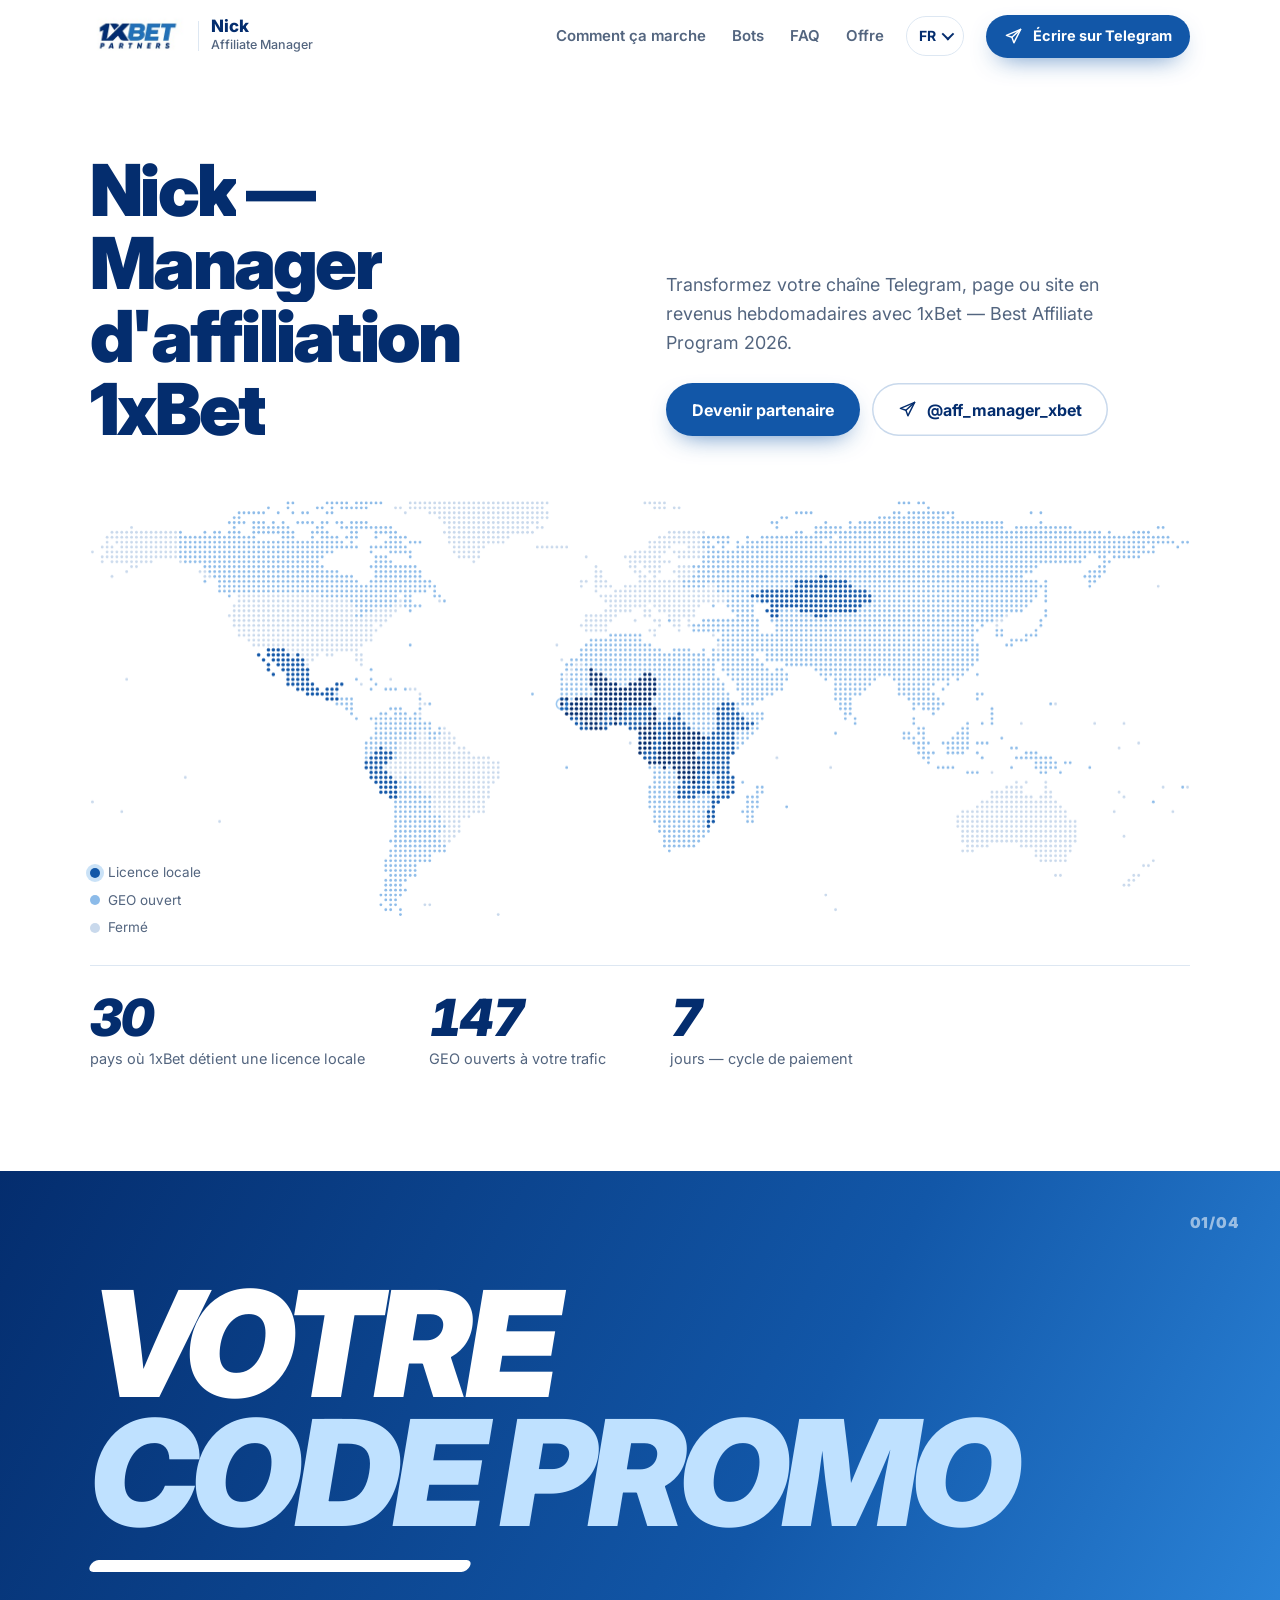
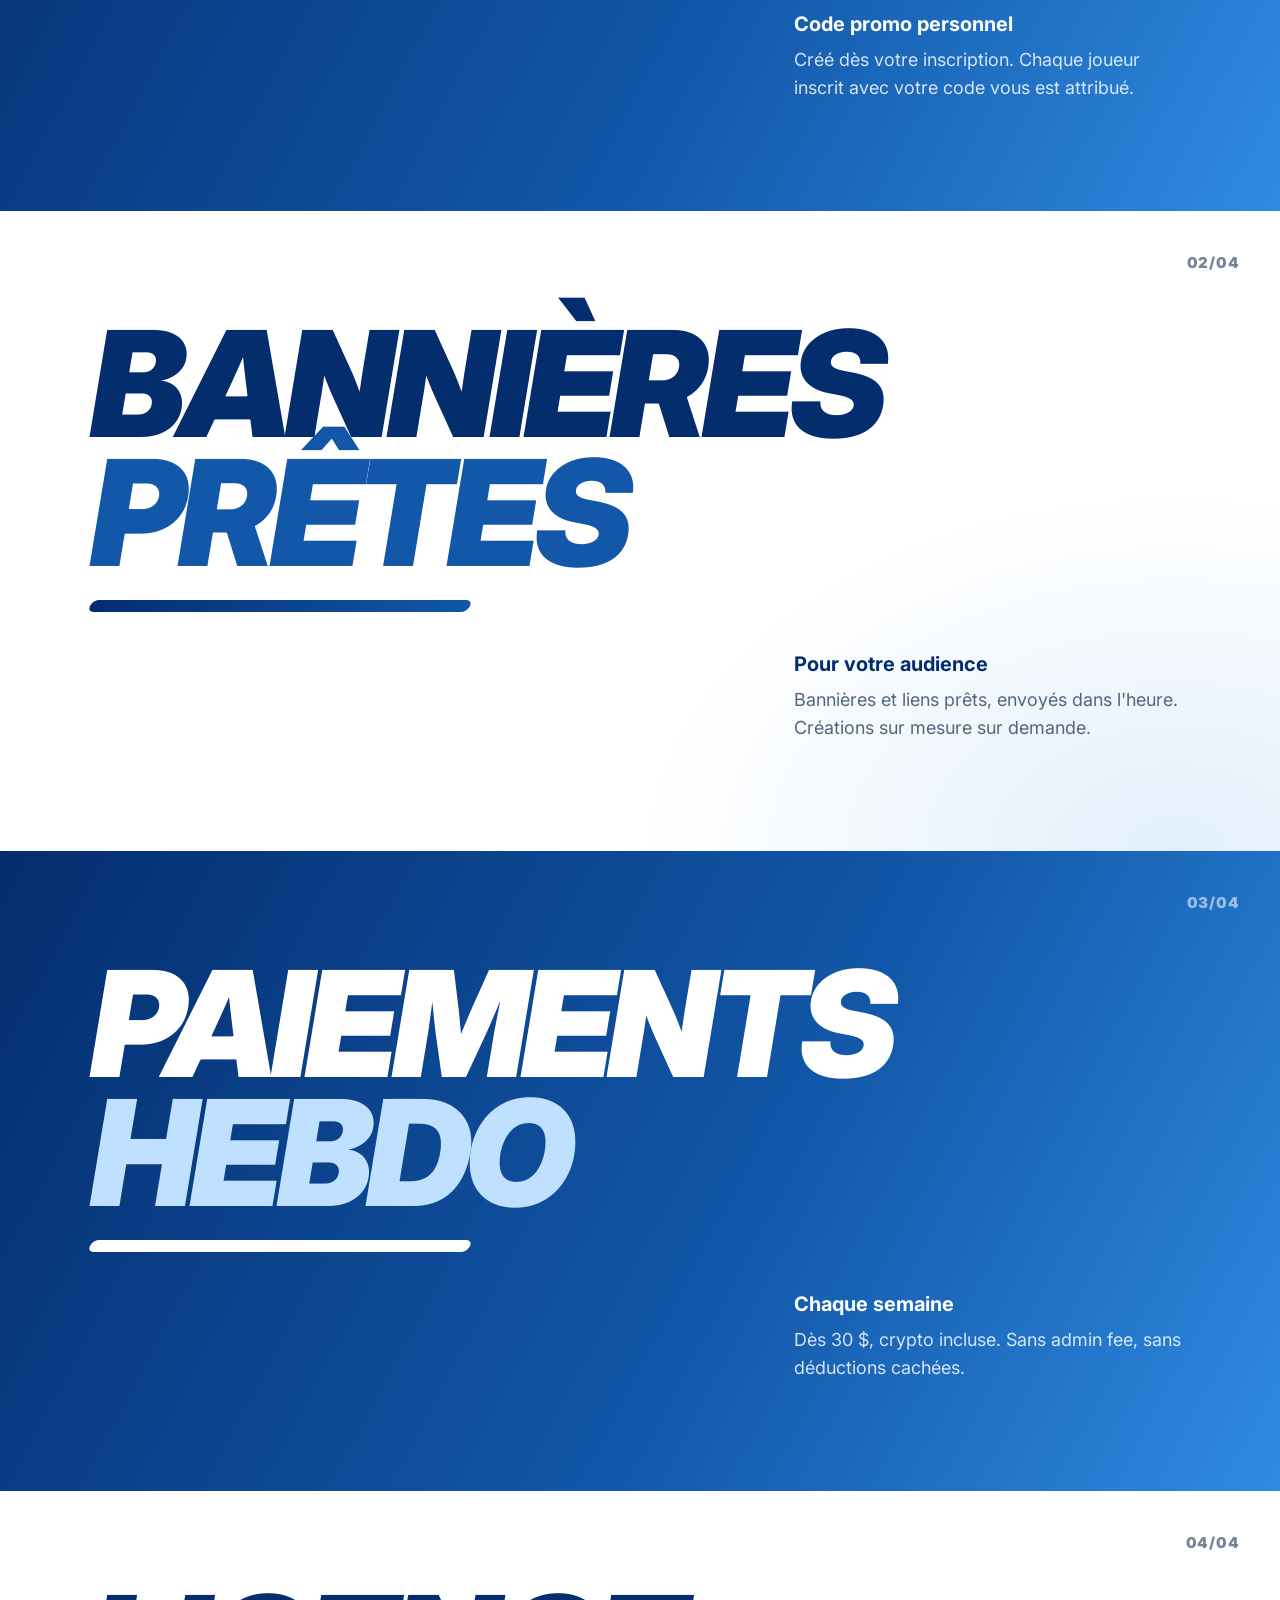
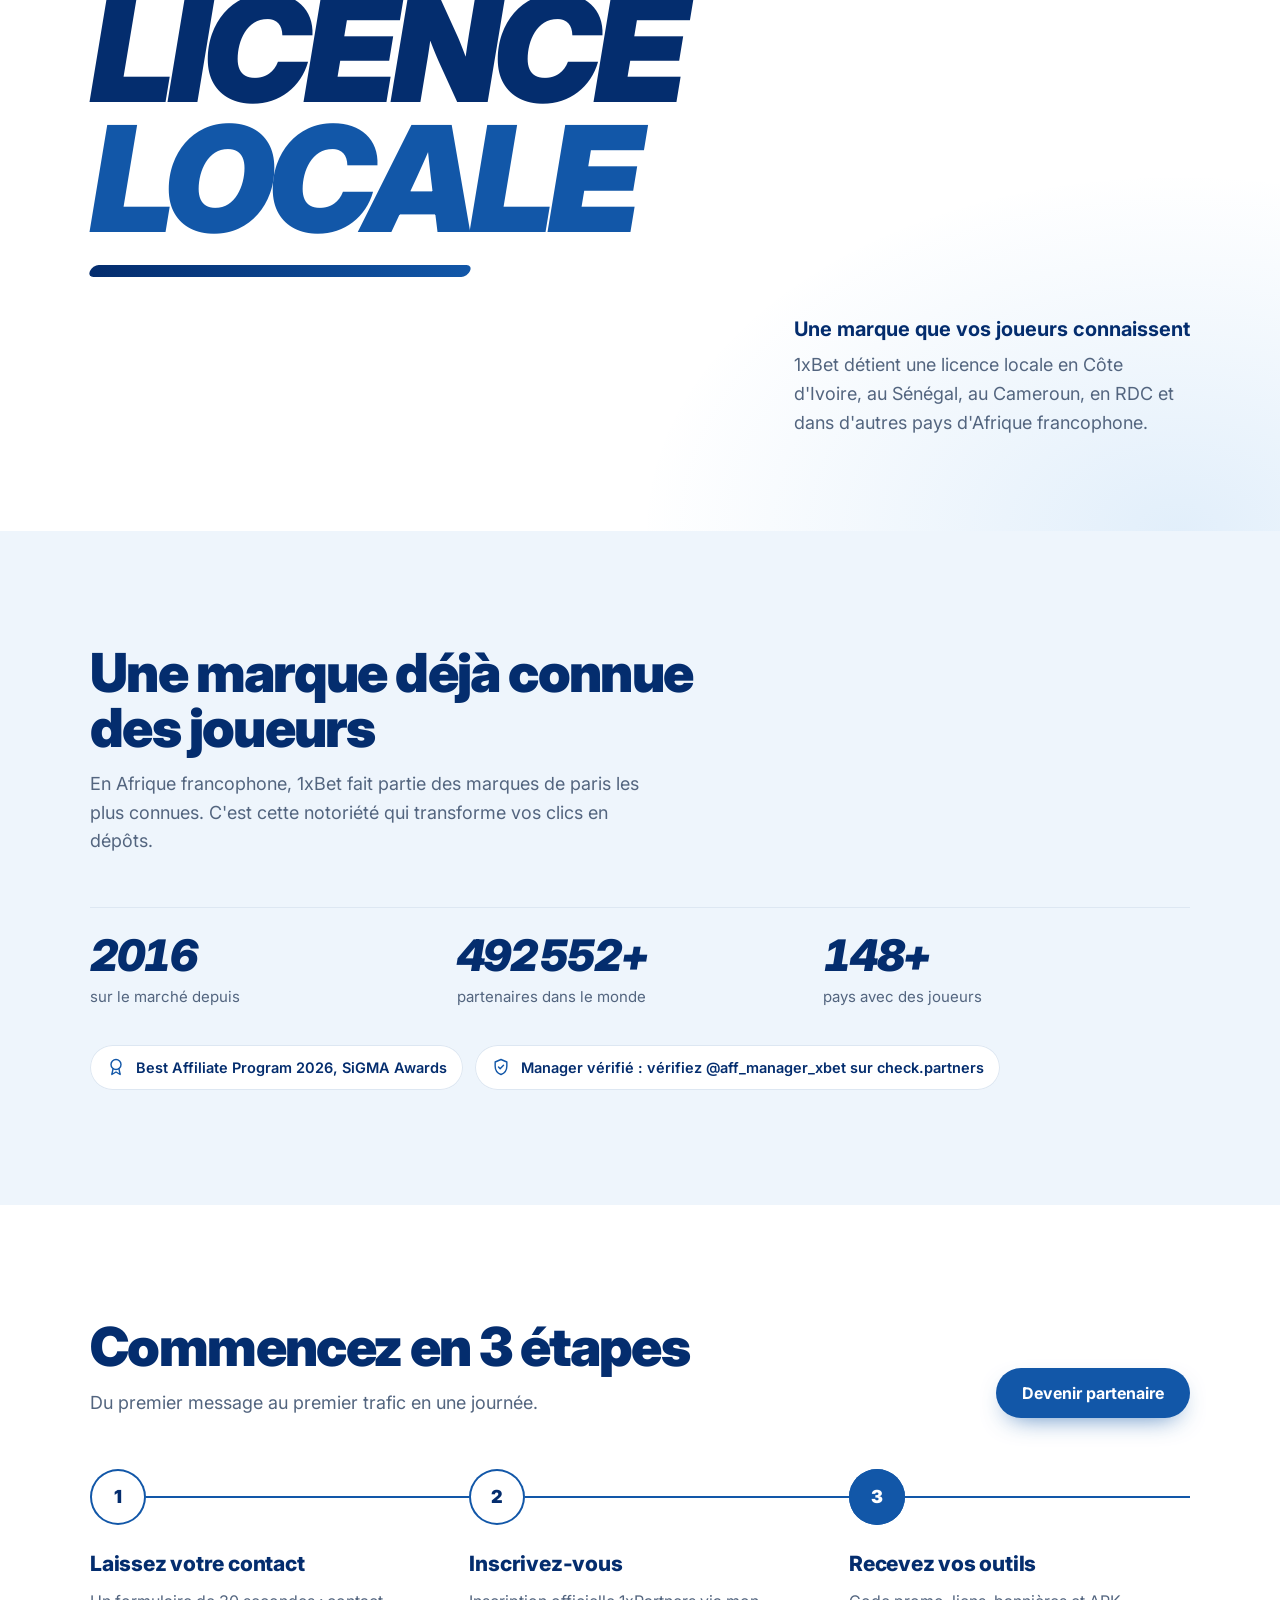
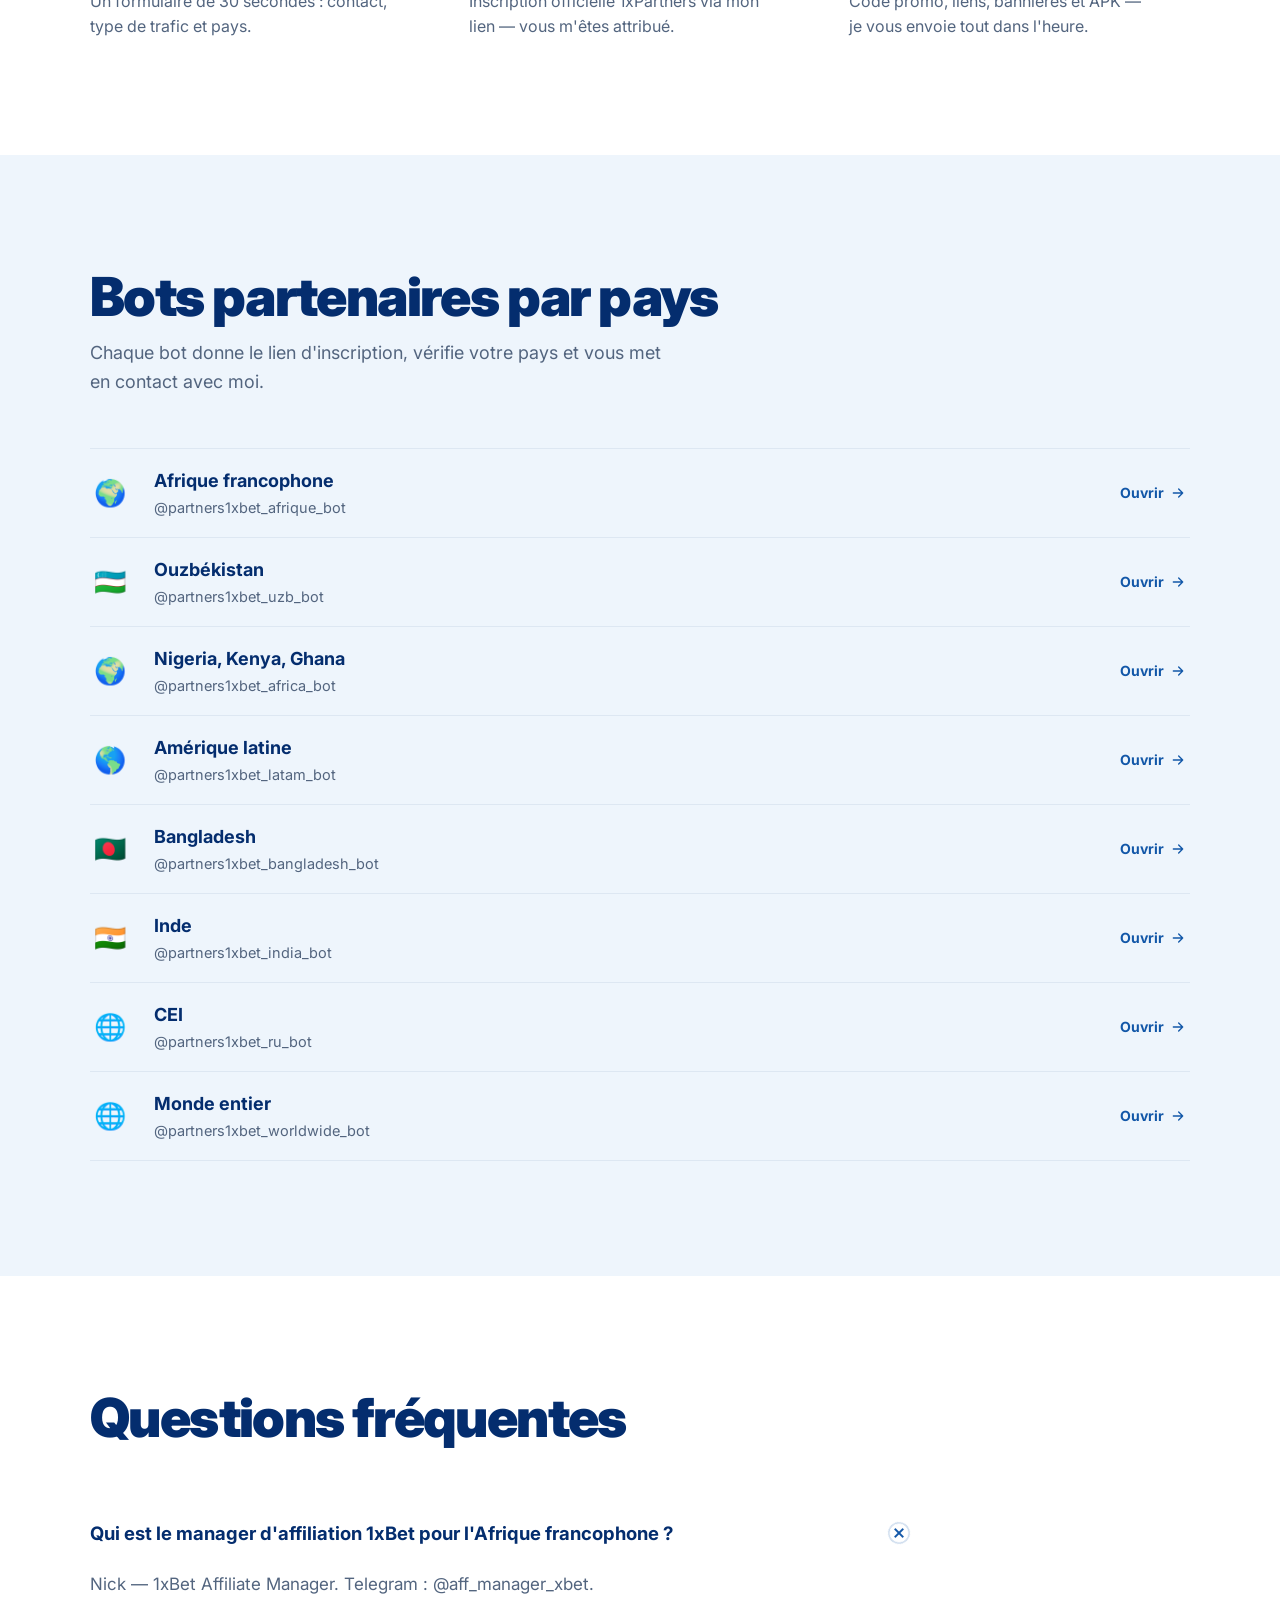
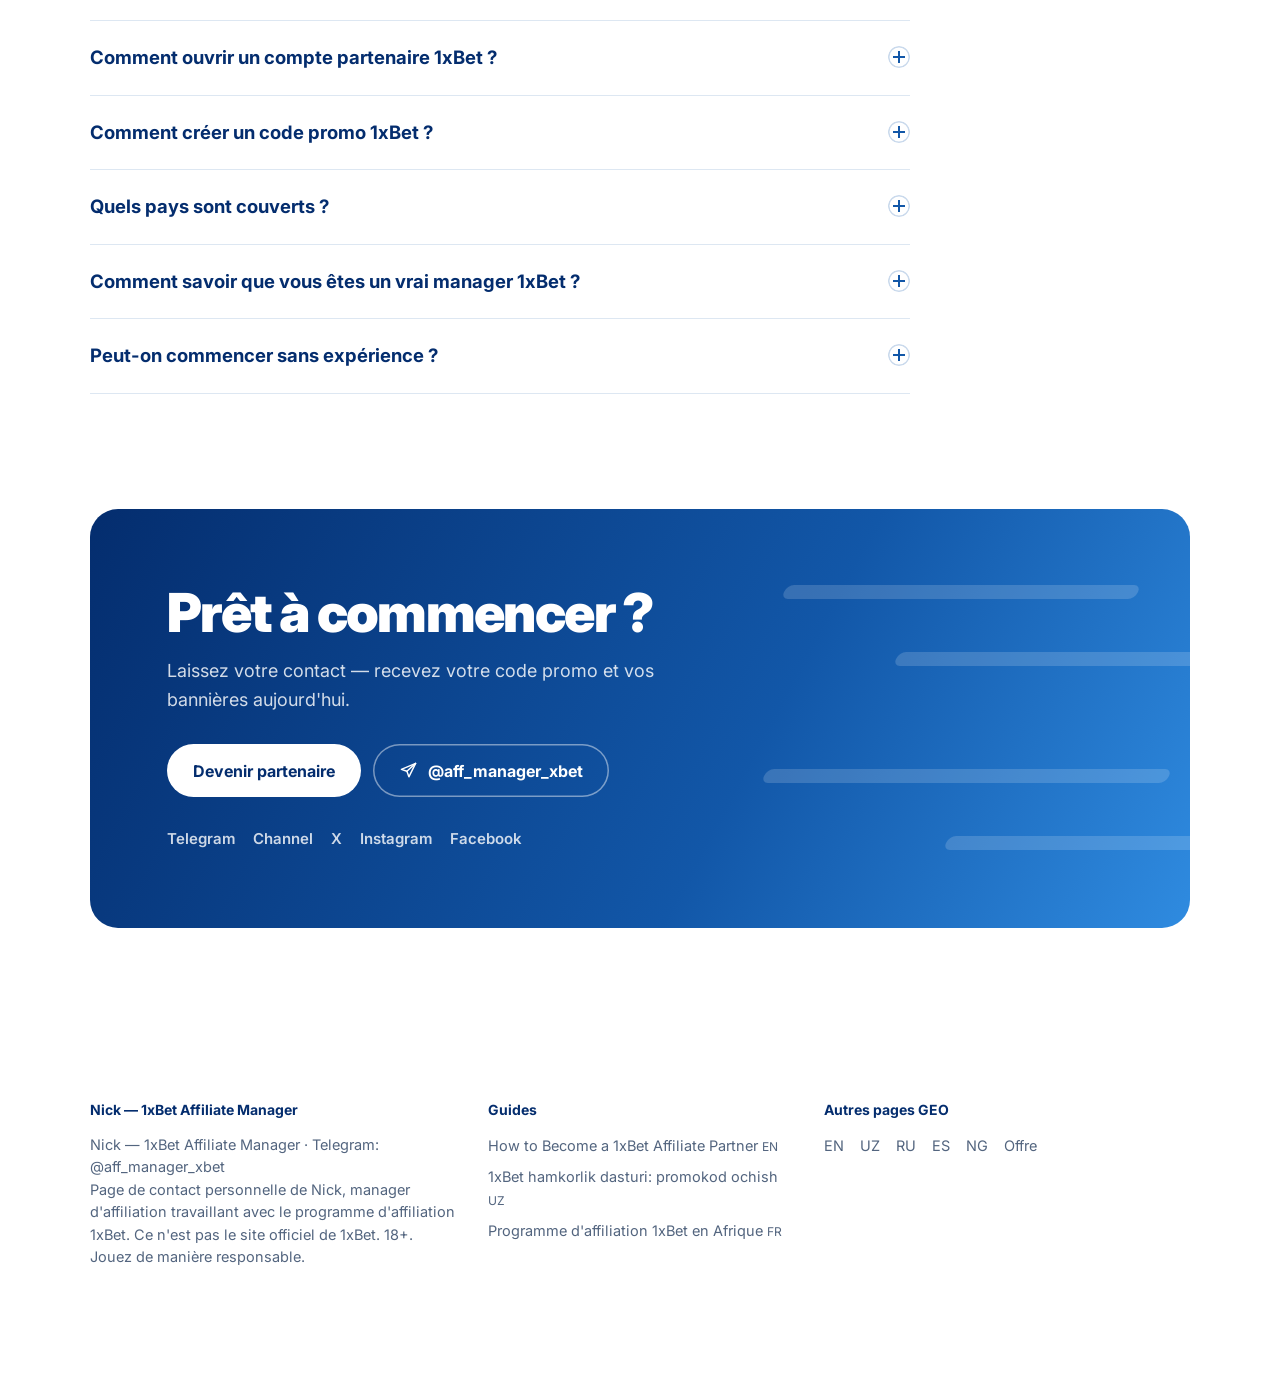
==== commit da7b571f: "Анимации для всех: не отключать при системном «уменьшить движение» На десктопе с выключенными «Эффек" ====
--- a/afrique/index.html
+++ b/afrique/index.html
@@ -33,7 +33,7 @@
 <link rel="preconnect" href="https://fonts.googleapis.com">
 <link rel="preconnect" href="https://fonts.gstatic.com" crossorigin>
 <link href="https://fonts.googleapis.com/css2?family=Inter:ital,opsz,wght@0,14..32,400..900;1,14..32,800..900&display=swap" rel="stylesheet">
-<link rel="stylesheet" href="/assets/site.css?v=2">
+<link rel="stylesheet" href="/assets/site.css?v=3">
 </head>
 <body>
 <div class="progress" aria-hidden="true"><i></i></div>
@@ -139,7 +139,7 @@
 <script>window.I18N={"lic": "Licence locale · ouvert", "av": "Ouvert au trafic", "no": "Non disponible", "lp": "Programme local uniquement", "cf": "À confirmer avec le manager", "nameIdx": 1};</script>
 <script src="/assets/map-dots.js?v=2" defer></script>
 <script src="/assets/geo-data.js?v=2" defer></script>
-<script src="/assets/site.js?v=2" defer></script>
+<script src="/assets/site.js?v=3" defer></script>
 <script src="/assets/app.js" defer></script>
 </body>
 </html>
--- a/assets/site.css
+++ b/assets/site.css
@@ -340,9 +340,5 @@
   .final .stripes{display:none}
   .ft{padding-bottom:100px}
 }
-@media (prefers-reduced-motion:reduce){
-  *,*::before,*::after{animation-duration:.01ms!important;animation-delay:0s!important;transition-duration:.01ms!important;transition-delay:0s!important;scroll-behavior:auto!important}
-  .hero h1 .w>span{transform:none}
-  .k-word span,.k-text,.k-hero span{opacity:1!important;transform:none!important}
-  .fadein{opacity:1}
-}
+/* Анимации показываются всем, в том числе при системном «уменьшить движение»
+   (на Windows это «Эффекты анимации»): решение владельца сайта. */
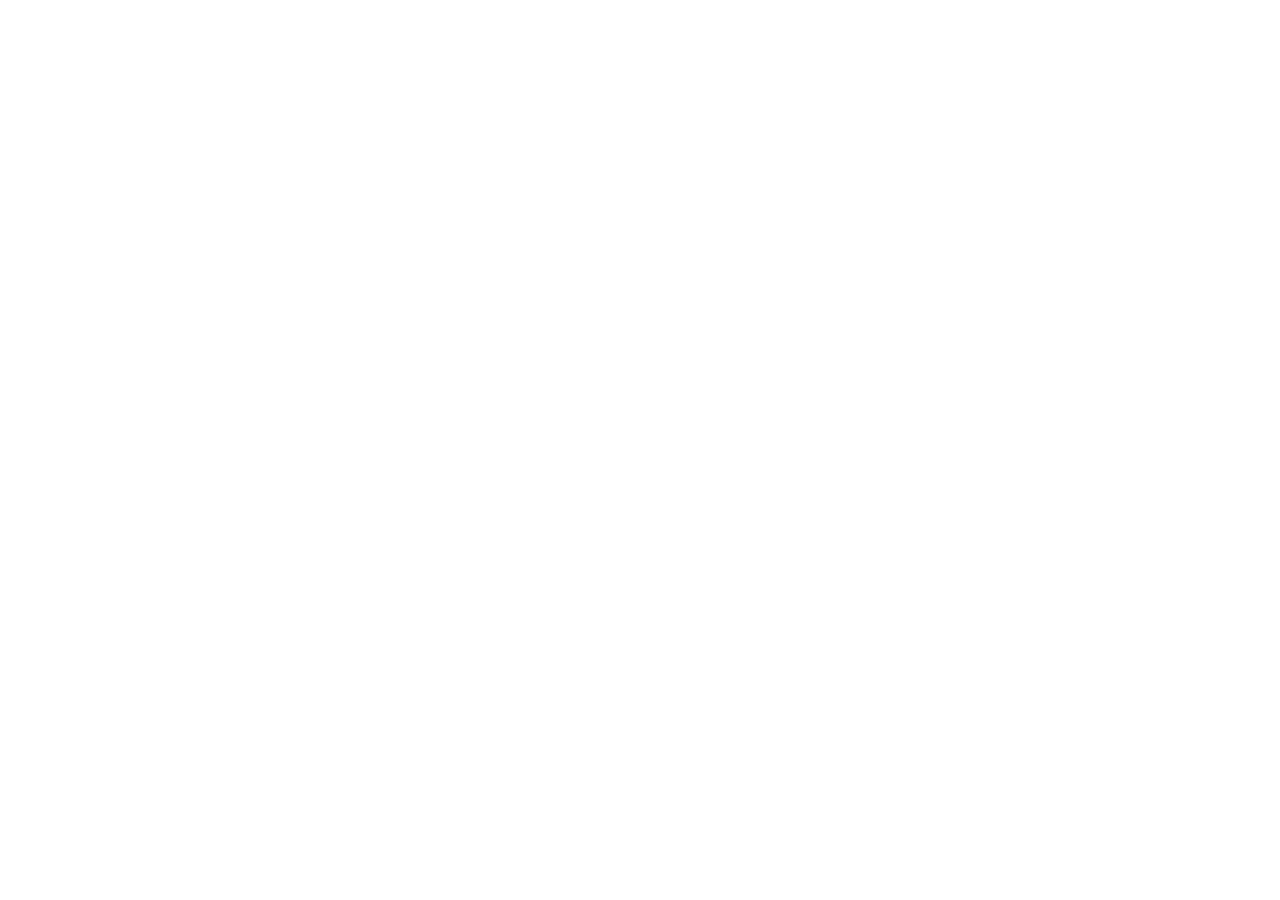
==== commit 450a62db: "Сайт переехал на 1xbetmanager.com: все страницы ведут на новый домен Все 11 страниц и 404 — мгновенн" ====
--- a/afrique/index.html
+++ b/afrique/index.html
@@ -1,145 +1,16 @@
 <!doctype html>
-<html lang="fr">
+<html lang="en">
 <head>
-<meta charset="utf-8"/>
-<meta content="width=device-width, initial-scale=1" name="viewport"/>
-<title>Manager d'affiliation 1xBet Afrique — Nick | Compte partenaire, code promo</title>
-<meta content="Nick, manager d'affiliation 1xBet pour l'Afrique francophone : compte partenaire, code promo personnel, APK, paiements hebdomadaires. Inscrivez-vous ou écrivez à @aff_manager_xbet." name="description"/>
-<meta content="affiliation 1xbet, compte partenaire 1xbet, code promo 1xbet partenaire, manager affiliation 1xbet afrique, 1xbet partenaire cote d'ivoire, 1xbet partenaire cameroun" name="keywords"/>
-<meta content="Nick — 1xBet Affiliate Manager" name="author"/>
-<link href="https://nick-1xbet-manager.github.io/afrique/" rel="canonical"/>
-<link href="https://nick-1xbet-manager.github.io/" hreflang="en" rel="alternate"/>
-<link href="https://nick-1xbet-manager.github.io/uz/" hreflang="uz" rel="alternate"/>
-<link href="https://nick-1xbet-manager.github.io/afrique/" hreflang="fr" rel="alternate"/>
-<link href="https://nick-1xbet-manager.github.io/cis/" hreflang="ru" rel="alternate"/>
-<link href="https://nick-1xbet-manager.github.io/latam/" hreflang="es" rel="alternate"/>
-<link href="https://nick-1xbet-manager.github.io/nigeria/" hreflang="en-NG" rel="alternate"/>
-<link href="https://nick-1xbet-manager.github.io/" hreflang="x-default" rel="alternate"/>
-<!-- GOOGLE SEARCH CONSOLE: verification meta tag goes here (root page only) -->
-<meta content="profile" property="og:type"/>
-<meta content="Nick — Manager d'affiliation 1xBet" property="og:title"/>
-<meta content="Transformez votre chaîne Telegram, page ou site en revenus hebdomadaires avec 1xBet — Best Affiliate Program 2026." property="og:description"/>
-<meta content="https://nick-1xbet-manager.github.io/afrique/" property="og:url"/>
-<meta content="https://nick-1xbet-manager.github.io/logo.png" property="og:image"/>
-<meta content="summary" name="twitter:card"/>
-<meta content="@Nick1xbet" name="twitter:site"/>
-<meta content="#1a5ab8" name="theme-color"/>
-<link href="/logo.png" rel="icon"/>
-
-
-
-<script type="application/ld+json">{"@context": "https://schema.org", "@type": "Person", "name": "Nick", "alternateName": "Nick — 1xBet Affiliate Manager", "jobTitle": "1xBet Affiliate Manager", "url": "https://nick-1xbet-manager.github.io/", "knowsLanguage": ["English", "Russian", "French", "Uzbek"], "worksFor": {"@type": "Organization", "name": "1xPartners"}, "contactPoint": {"@type": "ContactPoint", "contactType": "affiliate partnerships", "url": "https://t.me/aff_manager_xbet"}, "sameAs": ["https://t.me/aff_manager_xbet", "https://t.me/aff_partners1xbet", "https://x.com/Nick1xbet", "https://www.instagram.com/nickwhitmoree/", "https://www.facebook.com/profile.php?id=61588454128920", "https://telegra.ph/How-to-Become-a-1xBet-Affiliate-Partner-Promo-Code-Contact--Guide-10-05", "https://telegra.ph/1xBet-hamkorlik-dasturi-promokod-ochish-demo-hisob-va-APK--toliq-qollanma-10-05", "https://telegra.ph/Programme-daffiliation-1xBet-en-Afrique--compte-partenaire-code-promo-et-APK-10-05"]}</script>
-<script type="application/ld+json">{"@context": "https://schema.org", "@type": "FAQPage", "mainEntity": [{"@type": "Question", "name": "Qui est le manager d'affiliation 1xBet pour l'Afrique francophone ?", "acceptedAnswer": {"@type": "Answer", "text": "Nick — 1xBet Affiliate Manager. Telegram : @aff_manager_xbet."}}, {"@type": "Question", "name": "Comment ouvrir un compte partenaire 1xBet ?", "acceptedAnswer": {"@type": "Answer", "text": "Laissez votre contact dans le formulaire et inscrivez-vous via mon lien. J'ouvre votre compte et vous envoie votre code promo et vos bannières."}}, {"@type": "Question", "name": "Comment créer un code promo 1xBet ?", "acceptedAnswer": {"@type": "Answer", "text": "Pour posséder votre propre code promo, il faut être partenaire 1xBet. Il est créé dès votre inscription."}}, {"@type": "Question", "name": "Quels pays sont couverts ?", "acceptedAnswer": {"@type": "Answer", "text": "Côte d'Ivoire, Sénégal, Cameroun, RDC, Bénin, Togo, Burkina Faso, Guinée, Mali et autres pays d'Afrique francophone."}}, {"@type": "Question", "name": "Comment savoir que vous êtes un vrai manager 1xBet ?", "acceptedAnswer": {"@type": "Answer", "text": "Vérifiez @aff_manager_xbet sur check.partners, le service officiel de vérification des managers."}}, {"@type": "Question", "name": "Peut-on commencer sans expérience ?", "acceptedAnswer": {"@type": "Answer", "text": "Oui. Je vous accompagne dès les premières étapes. Paiements hebdomadaires."}}]}</script>
-<link rel="preconnect" href="https://fonts.googleapis.com">
-<link rel="preconnect" href="https://fonts.gstatic.com" crossorigin>
-<link href="https://fonts.googleapis.com/css2?family=Inter:ital,opsz,wght@0,14..32,400..900;1,14..32,800..900&display=swap" rel="stylesheet">
-<link rel="stylesheet" href="/assets/site.css?v=3">
+<meta charset="utf-8">
+<title>Nick — 1xBet Affiliate Manager · 1xbetmanager.com</title>
+<meta name="viewport" content="width=device-width, initial-scale=1">
+<meta name="robots" content="noindex, follow">
+<link rel="canonical" href="https://1xbetmanager.com/">
+<meta http-equiv="refresh" content="0; url=https://1xbetmanager.com/">
+<script>location.replace("https://1xbetmanager.com/");</script>
+<style>body{font:16px/1.5 system-ui,sans-serif;display:grid;place-items:center;min-height:100vh;margin:0;color:#0a2540}a{color:#1257a8}</style>
 </head>
 <body>
-<div class="progress" aria-hidden="true"><i></i></div>
-<header class="hd"><div class="wrap hd-in">
-  <a href="/afrique/" class="brand" aria-label="Nick — 1xBet Affiliate Manager"><img src="/logo.png" alt="1xBet Partners" width="200" height="200"><span class="bar" aria-hidden="true"></span><span class="who"><b>Nick</b><small>Affiliate Manager</small></span></a>
-  <nav class="nav"><a href="#how">Comment ça marche</a><a href="#bots">Bots</a><a href="#faq">FAQ</a><a href="/afrique/offer/">Offre</a></nav>
-  <details class="lang"><summary aria-label="Language">FR</summary><div class="lang-menu"><a href="/" hreflang="en">EN<span>English</span></a><a href="/uz/" hreflang="uz">UZ<span>O&#x27;zbekcha</span></a><a href="/afrique/" hreflang="fr" aria-current="page">FR<span>Français</span></a><a href="/cis/" hreflang="ru">RU<span>Русский</span></a><a href="/latam/" hreflang="es">ES<span>Español</span></a><a href="/nigeria/" hreflang="en-NG">NG<span>Nigeria</span></a></div></details>
-  <a class="btn btn-p" href="https://t.me/aff_manager_xbet" rel="me"><svg viewBox="0 0 24 24" fill="none" stroke="currentColor" stroke-width="1.8" stroke-linecap="round" stroke-linejoin="round" aria-hidden="true"><path d="M21 3 3 10.5l7 2.5 2.5 7z"/><path d="M10 13 21 3"/></svg>Écrire sur Telegram</a>
-</div></header>
-<main>
-<section class="hero"><div class="wrap">
-  <div class="hero-grid">
-    <h1><span class="w"><span style="--i:0">Nick</span></span> <span class="w"><span style="--i:1">—</span></span> <span class="w"><span style="--i:2">Manager</span></span> <span class="w"><span style="--i:3">d&#x27;affiliation</span></span> <span class="w"><span style="--i:4">1xBet</span></span></h1>
-    <div class="hero-side">
-      <p class="lead fadein" style="--d:.5s">Transformez votre chaîne Telegram, page ou site en revenus hebdomadaires avec 1xBet — Best Affiliate Program 2026.</p>
-      <div class="hero-cta fadein" style="--d:.65s">
-        <button class="btn btn-p" type="button" data-open-form data-mag>Devenir partenaire</button>
-        <a class="btn btn-o" href="https://t.me/aff_manager_xbet" rel="me"><svg viewBox="0 0 24 24" fill="none" stroke="currentColor" stroke-width="1.8" stroke-linecap="round" stroke-linejoin="round" aria-hidden="true"><path d="M21 3 3 10.5l7 2.5 2.5 7z"/><path d="M10 13 21 3"/></svg>@aff_manager_xbet</a>
-      </div>
-    </div>
-  </div>
-  <div class="map"><div class="map-stage" data-focus="world" data-highlight="CI,SN,CM,CD,BJ,BF,ML,NE,GN,GA,TG"><canvas aria-hidden="true"></canvas><div class="map-tip" aria-hidden="true"></div></div>
-<div class="map-key"><span><i class="k-lic"></i>Licence locale</span><span><i class="k-av"></i>GEO ouvert</span><span><i class="k-no"></i>Fermé</span></div></div>
-  <div class="counters">
-    <div><b data-count="30">30</b>pays où 1xBet détient une licence locale</div>
-    <div><b data-count="147">147</b>GEO ouverts à votre trafic</div>
-    <div><b data-count="7">7</b>jours — cycle de paiement</div>
-  </div>
-</div></section>
-
-<section class="scenes">
-<div class="scene s-blue"><i class="streak" style="top:18%;width:220px;--d:0.05s"></i><i class="streak" style="top:56%;width:140px;--d:0.25s"></i><i class="streak" style="top:84%;width:260px;--d:0.12s"></i><span class="k-num" aria-hidden="true">01/04</span>
-  <div class="wrap"><div><h2 class="k-word"><span class="l1">VOTRE</span><span class="l2">CODE PROMO</span></h2><div class="k-bar" aria-hidden="true"></div></div>
-  <p class="k-text"><b>Code promo personnel</b>Créé dès votre inscription. Chaque joueur inscrit avec votre code vous est attribué.</p></div></div><div class="scene s-white"><i class="streak" style="top:18%;width:220px;--d:0.05s"></i><i class="streak" style="top:56%;width:140px;--d:0.25s"></i><i class="streak" style="top:84%;width:260px;--d:0.12s"></i><span class="k-num" aria-hidden="true">02/04</span>
-  <div class="wrap"><div><h2 class="k-word"><span class="l1">BANNIÈRES</span><span class="l2">PRÊTES</span></h2><div class="k-bar" aria-hidden="true"></div></div>
-  <p class="k-text"><b>Pour votre audience</b>Bannières et liens prêts, envoyés dans l&#x27;heure. Créations sur mesure sur demande.</p></div></div><div class="scene s-blue"><i class="streak" style="top:18%;width:220px;--d:0.05s"></i><i class="streak" style="top:56%;width:140px;--d:0.25s"></i><i class="streak" style="top:84%;width:260px;--d:0.12s"></i><span class="k-num" aria-hidden="true">03/04</span>
-  <div class="wrap"><div><h2 class="k-word"><span class="l1">PAIEMENTS</span><span class="l2">HEBDO</span></h2><div class="k-bar" aria-hidden="true"></div></div>
-  <p class="k-text"><b>Chaque semaine</b>Dès 30 $, crypto incluse. Sans admin fee, sans déductions cachées.</p></div></div><div class="scene s-white"><i class="streak" style="top:18%;width:220px;--d:0.05s"></i><i class="streak" style="top:56%;width:140px;--d:0.25s"></i><i class="streak" style="top:84%;width:260px;--d:0.12s"></i><span class="k-num" aria-hidden="true">04/04</span>
-  <div class="wrap"><div><h2 class="k-word"><span class="l1">LICENCE</span><span class="l2">LOCALE</span></h2><div class="k-bar" aria-hidden="true"></div></div>
-  <p class="k-text"><b>Une marque que vos joueurs connaissent</b>1xBet détient une licence locale en Côte d&#x27;Ivoire, au Sénégal, au Cameroun, en RDC et dans d&#x27;autres pays d&#x27;Afrique francophone.</p></div></div>
-</section>
-
-<section class="sec tint"><div class="wrap">
-  <div class="sec-head"><div><h2 class="h2">Une marque déjà connue des joueurs</h2><p class="sub">En Afrique francophone, 1xBet fait partie des marques de paris les plus connues. C&#x27;est cette notoriété qui transforme vos clics en dépôts.</p></div></div>
-  <div class="proof"><div><b data-count="2016" data-suffix="" data-raw="1" data-from="2000">2016</b><span>sur le marché depuis</span></div><div><b data-count="500000" data-suffix="+">500 000+</b><span>partenaires dans le monde</span></div><div><b data-count="150" data-suffix="+">150+</b><span>pays avec des joueurs</span></div></div>
-  <div class="badges"><span class="badge"><svg viewBox="0 0 24 24" fill="none" stroke="currentColor" stroke-width="1.7" stroke-linecap="round" stroke-linejoin="round" aria-hidden="true"><circle cx="12" cy="9" r="6"/><path d="M8.5 14 7 21l5-3 5 3-1.5-7"/></svg>Best Affiliate Program 2026, SiGMA Awards</span><a class="badge" href="https://check.partners/"><svg viewBox="0 0 24 24" fill="none" stroke="currentColor" stroke-width="1.7" stroke-linecap="round" stroke-linejoin="round" aria-hidden="true"><path d="M12 3l7 3v5c0 4.5-3 8.5-7 10-4-1.5-7-5.5-7-10V6z"/><path d="m9 12 2 2 4-4"/></svg>Manager vérifié : vérifiez @aff_manager_xbet sur check.partners</a></div>
-</div></section>
-
-<section class="sec" id="how"><div class="wrap">
-  <div class="sec-head"><div><h2 class="h2">Commencez en 3 étapes</h2><p class="sub">Du premier message au premier trafic en une journée.</p></div><button class="btn btn-p" type="button" data-open-form data-mag>Devenir partenaire</button></div>
-  <div class="steps"><div class="step"><i>1</i><h3>Laissez votre contact</h3><p>Un formulaire de 30 secondes : contact, type de trafic et pays.</p></div><div class="step"><i>2</i><h3>Inscrivez-vous</h3><p>Inscription officielle 1xPartners via mon lien — vous m'êtes attribué.</p></div><div class="step"><i>3</i><h3>Recevez vos outils</h3><p>Code promo, liens, bannières et APK — je vous envoie tout dans l'heure.</p></div></div>
-</div></section>
-
-<section class="sec tint" id="bots"><div class="wrap">
-  <div class="sec-head"><div><h2 class="h2">Bots partenaires par pays</h2><p class="sub">Chaque bot donne le lien d&#x27;inscription, vérifie votre pays et vous met en contact avec moi.</p></div></div>
-  <div class="bots"><a class="bot" href="https://t.me/partners1xbet_afrique_bot"><span class="fl" aria-hidden="true">🌍</span><span><b>Afrique francophone</b><small>@partners1xbet_afrique_bot</small></span><span class="open">Ouvrir<svg viewBox="0 0 24 24" fill="none" stroke="currentColor" stroke-width="2" stroke-linecap="round" stroke-linejoin="round" aria-hidden="true"><path d="M5 12h14M13 6l6 6-6 6"/></svg></span></a><a class="bot" href="https://t.me/partners1xbet_uzb_bot"><span class="fl" aria-hidden="true">🇺🇿</span><span><b>Ouzbékistan</b><small>@partners1xbet_uzb_bot</small></span><span class="open">Ouvrir<svg viewBox="0 0 24 24" fill="none" stroke="currentColor" stroke-width="2" stroke-linecap="round" stroke-linejoin="round" aria-hidden="true"><path d="M5 12h14M13 6l6 6-6 6"/></svg></span></a><a class="bot" href="https://t.me/partners1xbet_africa_bot"><span class="fl" aria-hidden="true">🌍</span><span><b>Nigeria, Kenya, Ghana</b><small>@partners1xbet_africa_bot</small></span><span class="open">Ouvrir<svg viewBox="0 0 24 24" fill="none" stroke="currentColor" stroke-width="2" stroke-linecap="round" stroke-linejoin="round" aria-hidden="true"><path d="M5 12h14M13 6l6 6-6 6"/></svg></span></a><a class="bot" href="https://t.me/partners1xbet_latam_bot"><span class="fl" aria-hidden="true">🌎</span><span><b>Amérique latine</b><small>@partners1xbet_latam_bot</small></span><span class="open">Ouvrir<svg viewBox="0 0 24 24" fill="none" stroke="currentColor" stroke-width="2" stroke-linecap="round" stroke-linejoin="round" aria-hidden="true"><path d="M5 12h14M13 6l6 6-6 6"/></svg></span></a><a class="bot" href="https://t.me/partners1xbet_bangladesh_bot"><span class="fl" aria-hidden="true">🇧🇩</span><span><b>Bangladesh</b><small>@partners1xbet_bangladesh_bot</small></span><span class="open">Ouvrir<svg viewBox="0 0 24 24" fill="none" stroke="currentColor" stroke-width="2" stroke-linecap="round" stroke-linejoin="round" aria-hidden="true"><path d="M5 12h14M13 6l6 6-6 6"/></svg></span></a><a class="bot" href="https://t.me/partners1xbet_india_bot"><span class="fl" aria-hidden="true">🇮🇳</span><span><b>Inde</b><small>@partners1xbet_india_bot</small></span><span class="open">Ouvrir<svg viewBox="0 0 24 24" fill="none" stroke="currentColor" stroke-width="2" stroke-linecap="round" stroke-linejoin="round" aria-hidden="true"><path d="M5 12h14M13 6l6 6-6 6"/></svg></span></a><a class="bot" href="https://t.me/partners1xbet_ru_bot"><span class="fl" aria-hidden="true">🌐</span><span><b>CEI</b><small>@partners1xbet_ru_bot</small></span><span class="open">Ouvrir<svg viewBox="0 0 24 24" fill="none" stroke="currentColor" stroke-width="2" stroke-linecap="round" stroke-linejoin="round" aria-hidden="true"><path d="M5 12h14M13 6l6 6-6 6"/></svg></span></a><a class="bot" href="https://t.me/partners1xbet_worldwide_bot"><span class="fl" aria-hidden="true">🌐</span><span><b>Monde entier</b><small>@partners1xbet_worldwide_bot</small></span><span class="open">Ouvrir<svg viewBox="0 0 24 24" fill="none" stroke="currentColor" stroke-width="2" stroke-linecap="round" stroke-linejoin="round" aria-hidden="true"><path d="M5 12h14M13 6l6 6-6 6"/></svg></span></a></div>
-</div></section>
-
-<section class="sec" id="faq"><div class="wrap">
-  <div class="sec-head"><h2 class="h2">Questions fréquentes</h2></div>
-  <div class="faq"><details open><summary>Qui est le manager d'affiliation 1xBet pour l'Afrique francophone ?</summary><div class="ans"><p>Nick — 1xBet Affiliate Manager. Telegram : @aff_manager_xbet.</p></div></details><details><summary>Comment ouvrir un compte partenaire 1xBet ?</summary><div class="ans"><p>Laissez votre contact dans le formulaire et inscrivez-vous via mon lien. J'ouvre votre compte et vous envoie votre code promo et vos bannières.</p></div></details><details><summary>Comment créer un code promo 1xBet ?</summary><div class="ans"><p>Pour posséder votre propre code promo, il faut être partenaire 1xBet. Il est créé dès votre inscription.</p></div></details><details><summary>Quels pays sont couverts ?</summary><div class="ans"><p>Côte d'Ivoire, Sénégal, Cameroun, RDC, Bénin, Togo, Burkina Faso, Guinée, Mali et autres pays d'Afrique francophone.</p></div></details><details><summary>Comment savoir que vous êtes un vrai manager 1xBet ?</summary><div class="ans"><p>Vérifiez @aff_manager_xbet sur check.partners, le service officiel de vérification des managers.</p></div></details><details><summary>Peut-on commencer sans expérience ?</summary><div class="ans"><p>Oui. Je vous accompagne dès les premières étapes. Paiements hebdomadaires.</p></div></details></div>
-</div></section>
-
-<section class="sec" style="padding-top:0"><div class="wrap">
-  <div class="final">
-    <div class="stripes" aria-hidden="true"><i style="top:18%;left:8%;width:70%"></i><i style="top:34%;left:30%;width:60%"></i><i style="top:62%;left:4%;width:80%"></i><i style="top:78%;left:40%;width:50%"></i></div>
-    <h2 class="h2">Prêt à commencer ?</h2><p>Laissez votre contact — recevez votre code promo et vos bannières aujourd'hui.</p>
-    <div class="row"><button class="btn btn-w" type="button" data-open-form data-mag>Devenir partenaire</button><a class="btn btn-gw" href="https://t.me/aff_manager_xbet" rel="me"><svg viewBox="0 0 24 24" fill="none" stroke="currentColor" stroke-width="1.8" stroke-linecap="round" stroke-linejoin="round" aria-hidden="true"><path d="M21 3 3 10.5l7 2.5 2.5 7z"/><path d="M10 13 21 3"/></svg>@aff_manager_xbet</a></div>
-    <div class="socials"><a href="https://t.me/aff_manager_xbet" rel="me">Telegram</a><a href="https://t.me/aff_partners1xbet" rel="me">Channel</a><a href="https://x.com/Nick1xbet" rel="me">X</a><a href="https://www.instagram.com/nickwhitmoree/" rel="me">Instagram</a><a href="https://www.facebook.com/profile.php?id=61588454128920" rel="me">Facebook</a></div>
-  </div>
-</div></section>
-</main>
-
-<footer class="ft"><div class="wrap ft-grid">
-  <div><h4>Nick — 1xBet Affiliate Manager</h4><p class="disc">Nick — 1xBet Affiliate Manager · Telegram: @aff_manager_xbet<br/>Page de contact personnelle de Nick, manager d'affiliation travaillant avec le programme d'affiliation 1xBet. Ce n'est pas le site officiel de 1xBet. 18+. Jouez de manière responsable.</p></div>
-  <div><h4>Guides</h4><div class="ft-links"><a href="https://telegra.ph/How-to-Become-a-1xBet-Affiliate-Partner-Promo-Code-Contact--Guide-10-05" hreflang="en">How to Become a 1xBet Affiliate Partner <small>EN</small></a><a href="https://telegra.ph/1xBet-hamkorlik-dasturi-promokod-ochish-demo-hisob-va-APK--toliq-qollanma-10-05" hreflang="uz">1xBet hamkorlik dasturi: promokod ochish <small>UZ</small></a><a href="https://telegra.ph/Programme-daffiliation-1xBet-en-Afrique--compte-partenaire-code-promo-et-APK-10-05" hreflang="fr">Programme d'affiliation 1xBet en Afrique <small>FR</small></a></div></div>
-  <div><h4>Autres pages GEO</h4><div class="ft-links inline"><a href="/" hreflang="en">EN</a><a href="/uz/" hreflang="uz">UZ</a><a href="/cis/" hreflang="ru">RU</a><a href="/latam/" hreflang="es">ES</a><a href="/nigeria/" hreflang="en-NG">NG</a><a href="/afrique/offer/">Offre</a></div></div>
-</div></footer>
-
-<div class="sticky"><button class="btn btn-p" type="button" data-open-form>Devenir partenaire</button></div>
-
-<dialog aria-labelledby="lf-title" id="lead-form">
-<form class="lf" data-geo-default="" data-required="Veuillez remplir tous les champs." data-sending="Redirection vers l'inscription…" method="dialog" novalidate="">
-<button aria-label="Close" class="lf-close" formnovalidate="" value="cancel">×</button>
-<h3 id="lf-title">Devenir partenaire</h3>
-<p class="lf-sub">Comment vous contacter ? 30 secondes.</p>
-<label>Moyen de contact
-      <div class="seg" role="radiogroup">
-<label><input checked="" name="contact_method" type="radio" value="telegram"/><span>Telegram</span></label>
-<label><input name="contact_method" type="radio" value="whatsapp"/><span>WhatsApp</span></label>
-<label><input name="contact_method" type="radio" value="email"/><span>Email</span></label>
-</div>
-</label>
-<label>Votre contact<input autocomplete="off" maxlength="120" name="contact" placeholder="@username, téléphone ou email" required="" type="text"/></label>
-<label>Type de trafic<select name="traffic_type" required=""><option disabled="" selected="" value="">—</option><option value="Chaîne / groupe Telegram">Chaîne / groupe Telegram</option><option value="Site web">Site web</option><option value="Pronostiqueur">Pronostiqueur</option><option value="Media buying">Media buying</option><option value="Autre">Autre</option></select></label>
-<label>Pays (GEO)<input maxlength="60" name="geo" placeholder="ex. Côte d'Ivoire" required="" type="text"/></label>
-<input aria-hidden="true" autocomplete="off" class="hp" name="website" tabindex="-1" type="text"/>
-<p class="lf-error" hidden="" role="alert"></p>
-<button class="btn btn-brand lf-submit" type="submit" value="default">Continuer vers l'inscription</button>
-<p class="lf-note">Vos données servent uniquement à vous contacter.</p>
-</form>
-</dialog>
-<script>window.I18N={"lic": "Licence locale · ouvert", "av": "Ouvert au trafic", "no": "Non disponible", "lp": "Programme local uniquement", "cf": "À confirmer avec le manager", "nameIdx": 1};</script>
-<script src="/assets/map-dots.js?v=2" defer></script>
-<script src="/assets/geo-data.js?v=2" defer></script>
-<script src="/assets/site.js?v=3" defer></script>
-<script src="/assets/app.js" defer></script>
+<p>The site has moved to <a href="https://1xbetmanager.com/">1xbetmanager.com</a></p>
 </body>
 </html>
